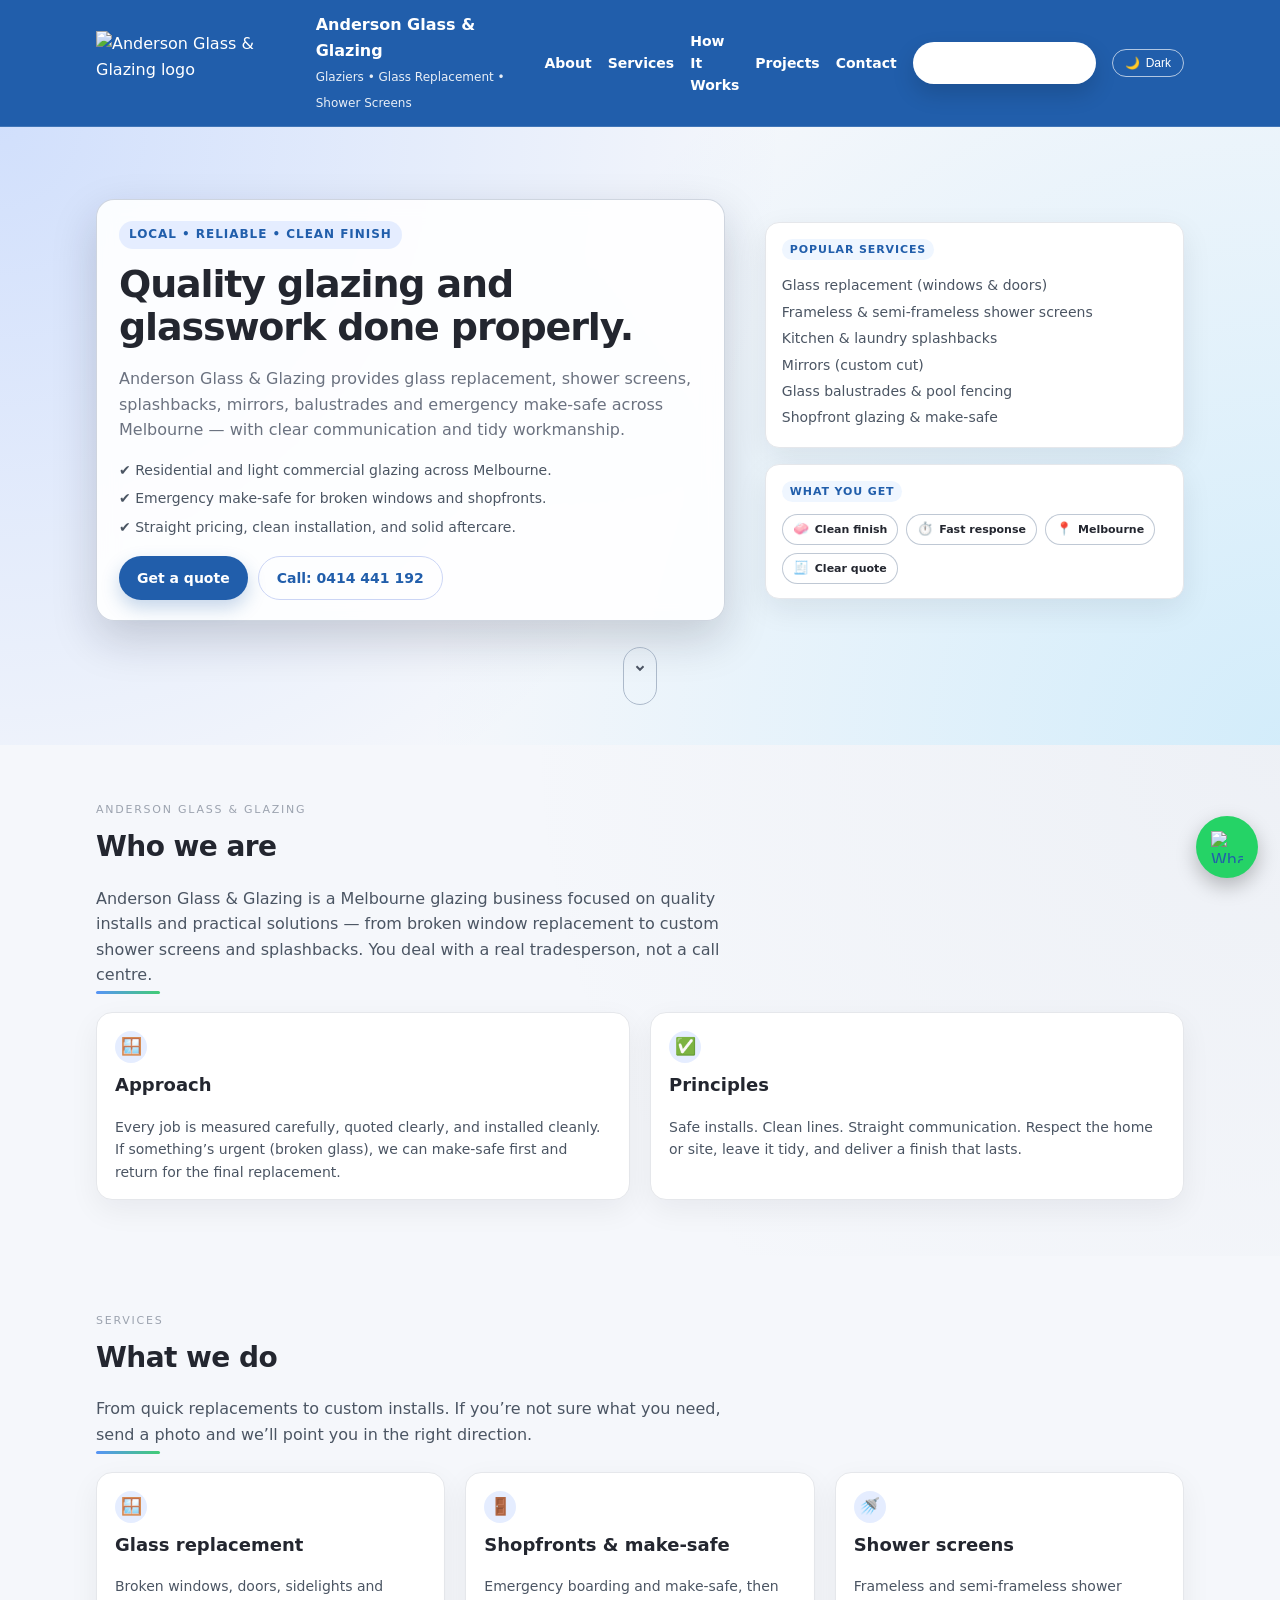
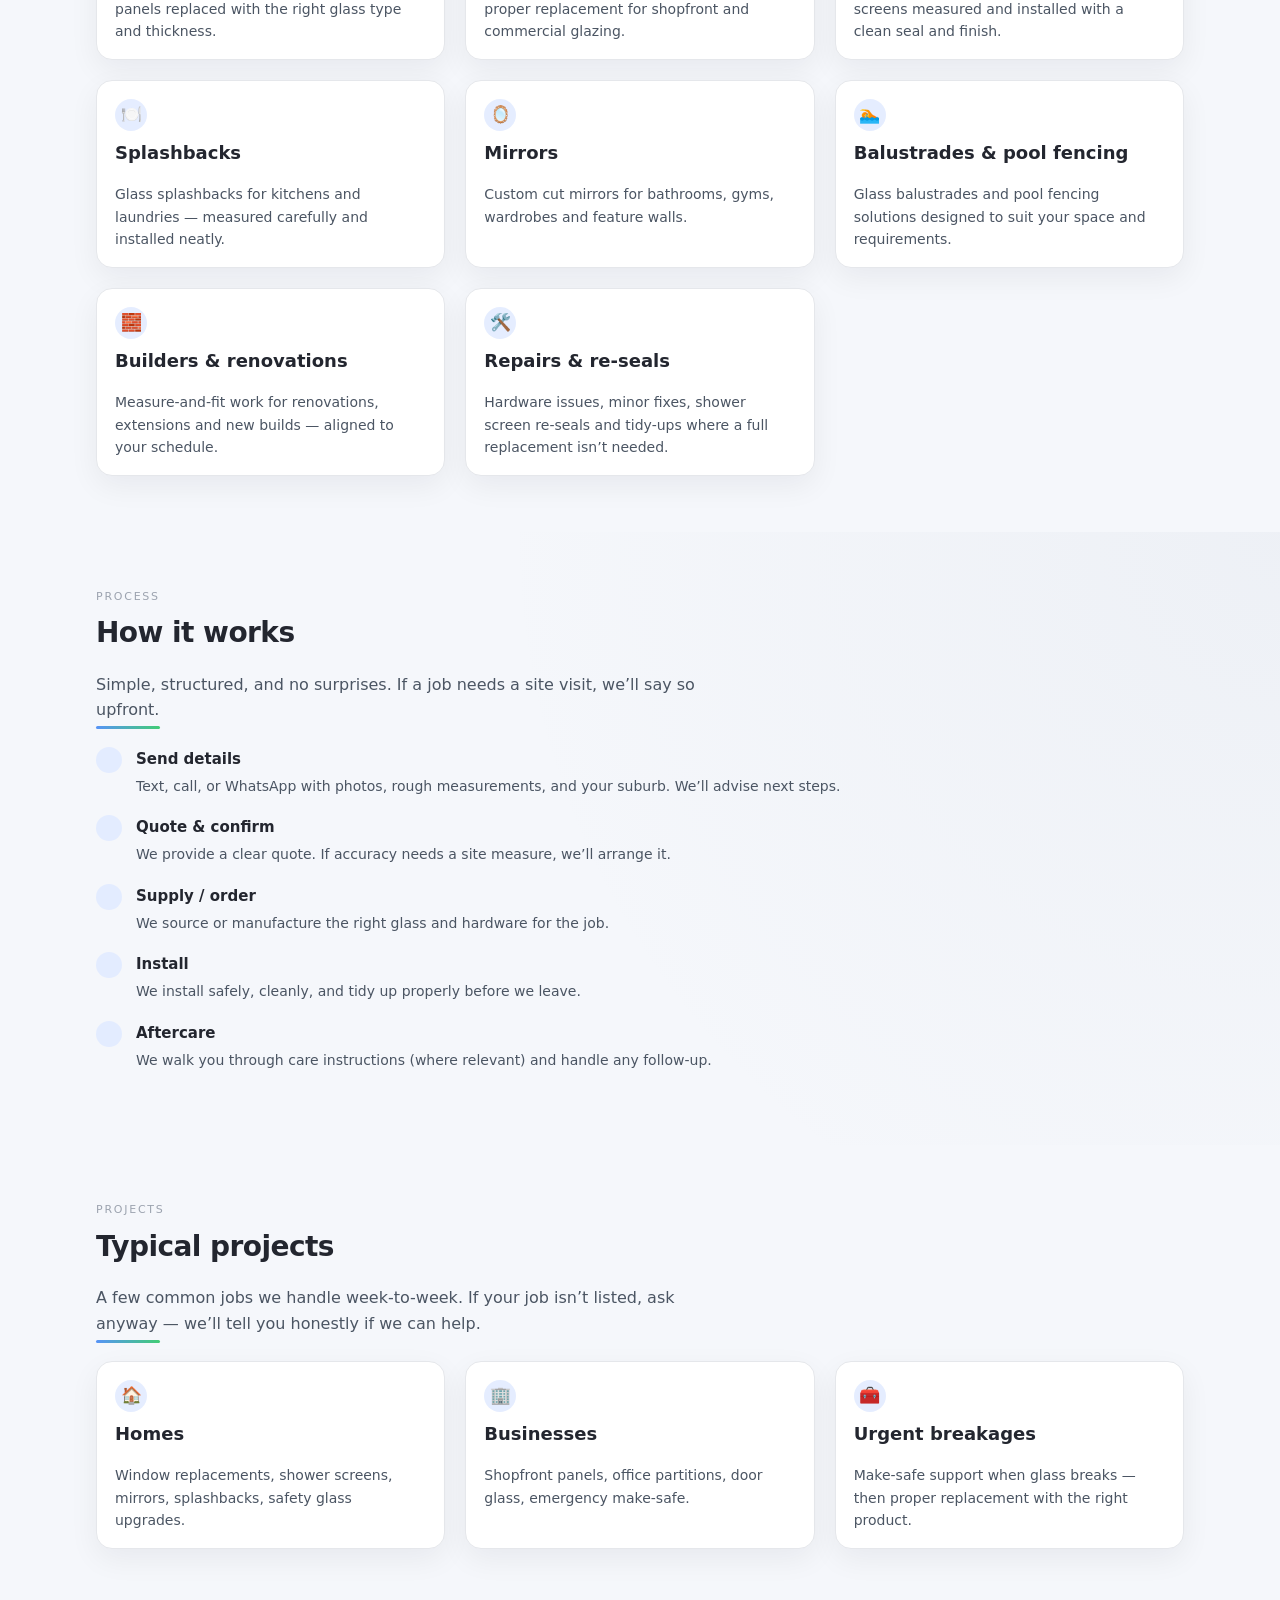
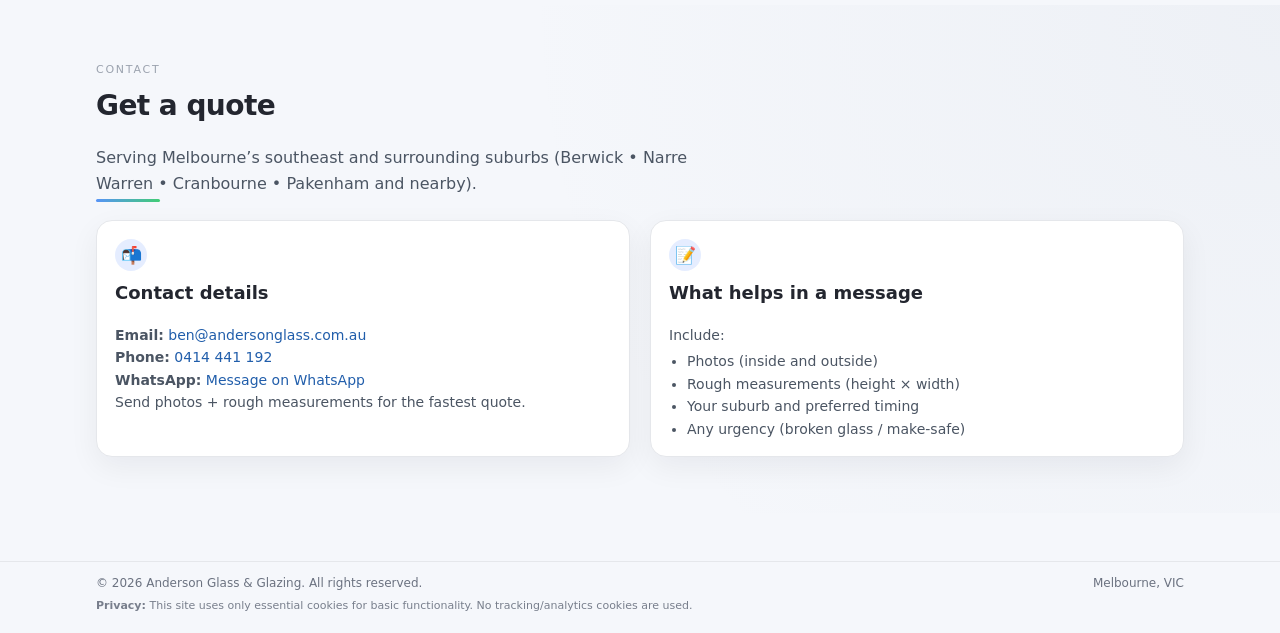
==== index.html @ 05a55d40 "Create index.html" ====
<!DOCTYPE html>
<html lang="en">
<head>
  <meta charset="UTF-8">
  <title>Anderson Glass & Glazing – Melbourne Glaziers</title>
  <meta name="viewport" content="width=device-width, initial-scale=1">
  <meta name="description" content="Anderson Glass & Glazing provides glass replacement, splashbacks, shower screens, mirrors, balustrades and emergency make-safe across Melbourne. Fast, clean work and straight pricing.">

  <!-- Favicons (you uploaded these into /assets) -->
  <link rel="icon" href="assets/favicon.ico" sizes="any">
  <link rel="icon" type="image/png" sizes="16x16" href="assets/favicon-16.png">
  <link rel="icon" type="image/png" sizes="32x32" href="assets/favicon-32.png">
  <link rel="apple-touch-icon" sizes="180x180" href="assets/apple-touch-icon.png">

  <!-- Social preview -->
  <meta property="og:title" content="Anderson Glass & Glazing – Melbourne Glaziers">
  <meta property="og:description" content="Glass replacement, shower screens, splashbacks, mirrors, balustrades and emergency make-safe across Melbourne.">
  <meta property="og:image" content="assets/logo.png">
  <meta property="og:type" content="website">

  <style>
    :root {
      --bolt-blue: #215EAB;
      --bolt-dark: #23262F;
      --bg-soft: #F5F7FB;
      --card-bg: #FFFFFF;
      --accent: #3D8BFF;

      --bolt-dark-text: #E5E7EB;
      --bg-dark: #020617;
      --card-bg-dark: #020617;
      --border-dark: #1E293B;
    }

    * { box-sizing: border-box; }

    /* FIX: anchor links + sticky header offset */
    html { scroll-padding-top: 120px; }
    section[id] { scroll-margin-top: 120px; }

    body {
      margin: 0;
      font-family: system-ui, -apple-system, BlinkMacSystemFont, "Segoe UI", sans-serif;
      color: var(--bolt-dark);
      background: var(--bg-soft);
      line-height: 1.6;
      transition: background 0.25s ease, color 0.25s ease;
    }

    body.dark {
      background: var(--bg-dark);
      color: var(--bolt-dark-text);
    }

    a { color: var(--bolt-blue); text-decoration: none; }
    a:hover { text-decoration: underline; }
    body.dark a { color: #60A5FA; }

    /* ✅ HEADER: light mode blue background + white text */
    header {
      position: sticky;
      top: 0;
      z-index: 50;
      background: var(--bolt-blue);
      border-bottom: 1px solid rgba(255,255,255,0.14);
      transition: background 0.25s ease, border-color 0.25s ease;
    }

    body.dark header {
      background: rgba(2,6,23,0.96);
      backdrop-filter: blur(6px);
      border-color: #1F2937;
    }

    .container {
      max-width: 1120px;
      margin: 0 auto;
      padding: 0 16px;
    }

    .nav {
      display: flex;
      align-items: center;
      justify-content: space-between;
      padding: 12px 0;
    }

    .nav-left {
      display: flex;
      align-items: center;
      gap: 12px;
      color: #fff;
    }

    .logo-wrap { display: flex; align-items: center; }
    .logo-wrap img {
      height: 64px;
      width: auto;
      display: block;
    }

    .nav-left .muted {
      color: rgba(255,255,255,0.9);
    }

    .nav-links {
      display: flex;
      gap: 16px;
      align-items: center;
      font-size: 14px;
    }

    .nav-links a {
      color: #fff;
      font-weight: 600;
    }

    .btn {
      display: inline-flex;
      align-items: center;
      justify-content: center;
      padding: 10px 18px;
      border-radius: 999px;
      border: none;
      font-size: 14px;
      font-weight: 700;
      cursor: pointer;
      text-decoration: none;
      transition: background 0.15s ease, transform 0.1s ease, box-shadow 0.15s ease;
      white-space: nowrap;
    }

    /* Header call-to-action: white pill on blue header */
    .btn-header {
      background: #fff;
      color: var(--bolt-blue);
      box-shadow: 0 10px 22px rgba(0,0,0,0.15);
    }
    .btn-header:hover {
      background: rgba(255,255,255,0.92);
      transform: translateY(-1px);
    }

    .btn-primary {
      background: var(--bolt-blue);
      color: #fff;
      box-shadow: 0 8px 18px rgba(33,94,171,0.25);
    }

    .btn-primary:hover {
      background: var(--accent);
      transform: translateY(-1px);
      box-shadow: 0 12px 24px rgba(61,139,255,0.3);
    }

    body.dark .btn-primary { box-shadow: 0 8px 18px rgba(15,23,42,0.8); }

    .btn-ghost {
      background: transparent;
      color: var(--bolt-blue);
      border: 1px solid #CBD5F5;
    }
    .btn-ghost:hover { background: #E3ECFF; }

    body.dark .btn-ghost {
      color: #E5E7EB;
      border-color: #1F2937;
    }

    /* Theme toggle (header: white outline in light mode) */
    .theme-toggle {
      border-radius: 999px;
      border: 1px solid rgba(255,255,255,0.65);
      padding: 6px 12px;
      font-size: 12px;
      display: inline-flex;
      align-items: center;
      gap: 6px;
      background: transparent;
      cursor: pointer;
      color: #fff;
    }
    .theme-toggle:hover { border-color: rgba(255,255,255,0.9); }

    body.dark .theme-toggle {
      border-color: #1F2937;
      background: #020617;
      color: #E5E7EB;
    }

    main { padding-bottom: 48px; }
    section { padding: 56px 0; }

    h1, h2, h3 { margin: 0 0 16px; color: inherit; }
    h1 { font-size: 38px; line-height: 1.15; letter-spacing: -0.03em; }
    h2 { font-size: 28px; letter-spacing: -0.02em; }
    h3 { font-size: 18px; }

    .muted { color: #6B7280; }
    body.dark .muted { color: #9CA3AF; }

    /* HERO */
    .hero {
      padding: 72px 0 40px;
      background:
        radial-gradient(circle at top left, rgba(102,153,255,0.25), transparent 55%),
        radial-gradient(circle at bottom right, rgba(56,189,248,0.18), transparent 60%),
        var(--bg-soft);
    }

    body.dark .hero {
      background:
        radial-gradient(circle at top left, rgba(59,130,246,0.25), transparent 55%),
        radial-gradient(circle at bottom right, rgba(45,212,191,0.18), transparent 60%),
        var(--bg-dark);
    }

    body.dark .hero-card-shell h1 {
      text-shadow:
        0 0 18px rgba(59,130,246,0.6),
        0 0 40px rgba(34,197,94,0.35);
    }

    .scroll-down-wrapper { margin-top: 26px; display: flex; justify-content: center; }

    .scroll-down {
      display: inline-flex;
      align-items: center;
      justify-content: center;
      width: 34px;
      height: 58px;
      border-radius: 999px;
      border: 1.5px solid rgba(148,163,184,0.9);
      text-decoration: none;
      position: relative;
      overflow: hidden;
      opacity: 0.8;
      transition: opacity 0.2s ease, transform 0.2s ease, border-color 0.2s ease;
    }

    .scroll-down:hover {
      opacity: 1;
      transform: translateY(2px);
      border-color: rgba(59,130,246,0.9);
    }

    .scroll-down-arrow {
      width: 6px;
      height: 6px;
      border-left: 2px solid rgba(15,23,42,0.9);
      border-bottom: 2px solid rgba(15,23,42,0.9);
      transform: rotate(-45deg);
      position: absolute;
      top: 16px;
      animation: scrollArrow 1.4s infinite ease-in-out;
    }

    body.dark .scroll-down { border-color: rgba(51,65,85,0.9); }
    body.dark .scroll-down-arrow {
      border-left-color: rgba(226,232,240,0.95);
      border-bottom-color: rgba(226,232,240,0.95);
    }

    @keyframes scrollArrow {
      0% { transform: translateY(0) rotate(-45deg); opacity: 0.2; }
      40% { opacity: 1; }
      80% { transform: translateY(14px) rotate(-45deg); opacity: 0; }
      100% { opacity: 0; transform: translateY(0) rotate(-45deg); }
    }

    .hero-inner {
      display: grid;
      grid-template-columns: minmax(0, 1.5fr) minmax(0, 1fr);
      gap: 40px;
      align-items: center;
    }

    .hero-card-shell {
      background: rgba(255,255,255,0.9);
      border-radius: 18px;
      padding: 20px 22px;
      box-shadow: 0 18px 45px rgba(15,23,42,0.18);
      border: 1px solid rgba(148,163,184,0.45);
      backdrop-filter: blur(10px);
    }

    body.dark .hero-card-shell {
      background: rgba(15,23,42,0.9);
      border-color: rgba(30,64,175,0.9);
      box-shadow: 0 24px 55px rgba(0,0,0,0.85);
    }

    .hero-tag {
      display: inline-flex;
      align-items: center;
      gap: 8px;
      font-size: 12px;
      background: rgba(227,236,255,0.9);
      color: var(--bolt-blue);
      padding: 4px 10px;
      border-radius: 999px;
      margin-bottom: 14px;
      font-weight: 600;
      text-transform: uppercase;
      letter-spacing: 0.08em;
    }

    body.dark .hero-tag {
      background: rgba(15,23,42,0.9);
      color: #93C5FD;
    }

    .hero-points {
      margin: 16px 0 10px;
      padding: 0;
      list-style: none;
    }

    .hero-points li {
      display: flex;
      align-items: flex-start;
      gap: 8px;
      margin-bottom: 6px;
      font-size: 14px;
      color: #4B5563;
    }

    body.dark .hero-points li { color: #9CA3AF; }

    .hero-actions { display: flex; flex-wrap: wrap; gap: 10px; margin-top: 18px; }

    .hero-side { display: flex; flex-direction: column; gap: 16px; }

    .hero-card {
      background: var(--card-bg);
      border-radius: 14px;
      padding: 14px 16px;
      box-shadow: 0 10px 30px rgba(15,23,42,0.08);
      font-size: 14px;
      transition: background 0.25s ease, border-color 0.25s ease, box-shadow 0.25s ease;
      border: 1px solid #E5E7EB;
    }

    body.dark .hero-card {
      background: #020617;
      border-color: var(--border-dark);
      box-shadow: 0 12px 40px rgba(0,0,0,0.7);
    }

    .hero-card ul { list-style: none; padding: 0; margin: 8px 0 0; }
    .hero-card li { margin-bottom: 4px; color: #4B5563; }
    body.dark .hero-card li { color: #9CA3AF; }

    .stack-row { display:flex; flex-wrap:wrap; gap:8px; margin-top:6px; }
    .stack-pill {
      display:inline-flex;
      align-items:center;
      gap:6px;
      padding:4px 10px;
      border-radius:999px;
      background:rgba(255,255,255,0.9);
      border:1px solid rgba(148,163,184,0.6);
      font-size:11px;
      font-weight:600;
    }
    .stack-pill span { font-size:13px; }
    body.dark .stack-pill {
      background:rgba(15,23,42,0.95);
      border-color:rgba(51,65,85,0.9);
    }

    /* Cards & grids */
    .section-alt { background: radial-gradient(circle at top right, rgba(148,163,184,0.08), transparent 55%); }
    body.dark .section-alt { background: radial-gradient(circle at top right, rgba(30,64,175,0.3), transparent 55%); }

    .grid-3 { display: grid; grid-template-columns: repeat(3, minmax(0, 1fr)); gap: 20px; }
    .grid-2 { display: grid; grid-template-columns: repeat(2, minmax(0, 1fr)); gap: 20px; }

    .card {
      background: var(--card-bg);
      border-radius: 16px;
      padding: 18px 18px 16px;
      box-shadow: 0 10px 30px rgba(15,23,42,0.06);
      border: 1px solid #E5E7EB;
      transition: background 0.25s ease, border-color 0.25s ease, box-shadow 0.25s ease, transform 0.12s ease;
      font-size: 14px;
      position:relative;
      overflow:hidden;
    }

    .card:hover {
      transform: translateY(-2px);
      box-shadow: 0 16px 40px rgba(15,23,42,0.12);
      border-color: rgba(148,163,184,0.9);
    }

    .card p { margin: 0; color: #4B5563; }
    body.dark .card { background: var(--card-bg-dark); border-color: var(--border-dark); box-shadow: 0 10px 40px rgba(0,0,0,0.6); }
    body.dark .card:hover { border-color:#334155; box-shadow:0 20px 60px rgba(0,0,0,0.9); }
    body.dark .card p { color: #9CA3AF; }

    .card-icon {
      width:32px;
      height:32px;
      border-radius:999px;
      display:flex;
      align-items:center;
      justify-content:center;
      background:rgba(227,236,255,0.9);
      margin-bottom:8px;
      font-size:17px;
    }
    body.dark .card-icon { background:rgba(15,23,42,0.9); }

    .badge {
      display: inline-flex;
      align-items: center;
      padding: 2px 8px;
      border-radius: 999px;
      background: #EFF6FF;
      color: var(--bolt-blue);
      font-size: 11px;
      text-transform: uppercase;
      letter-spacing: 0.08em;
      margin-bottom: 6px;
      font-weight: 600;
    }
    body.dark .badge { background: #0F172A; color: #93C5FD; }

    .section-header { margin-bottom: 24px; max-width: 640px; position:relative; }
    .section-kicker { font-size:11px; text-transform:uppercase; letter-spacing:0.16em; color:#9CA3AF; margin-bottom:6px; }
    body.dark .section-kicker { color:#6B7280; }

    .section-underline {
      position:absolute;
      bottom:-6px;
      left:0;
      width:64px;
      height:3px;
      border-radius:999px;
      background:linear-gradient(90deg,#3B82F6,#22C55E);
      opacity:0.85;
    }

    .section-header p { margin: 10px 0 0; color: #4B5563; }
    body.dark .section-header p { color: #9CA3AF; }

    /* Steps */
    .steps { counter-reset: step; }
    .step { display: flex; gap: 14px; margin-bottom: 18px; align-items: flex-start; }
    .step-number {
      counter-increment: step;
      width: 26px;
      height: 26px;
      border-radius: 999px;
      background: #E3ECFF;
      color: var(--bolt-blue);
      display: flex;
      align-items: center;
      justify-content: center;
      font-size: 13px;
      font-weight: 700;
    }
    body.dark .step-number { background: #0F172A; color: #93C5FD; }
    .step-content h3 { margin: 0 0 4px; font-size: 15px; }
    .step-content p { margin: 0; font-size: 14px; color: #4B5563; }
    body.dark .step-content p { color: #9CA3AF; }

    .card ul { margin: 4px 0 0; padding-left: 18px; color: #4B5563; }
    body.dark .card ul { color: #9CA3AF; }

    footer {
      border-top: 1px solid #E5E7EB;
      padding: 12px 0 18px;
      font-size: 12px;
      color: #6B7280;
      transition: background 0.25s ease, border-color 0.25s ease, color 0.25s ease;
    }

    body.dark footer { border-color: #1F2937; color: #9CA3AF; background: #020617; }

    .footer-row { display:flex; justify-content:space-between; flex-wrap:wrap; gap:12px; margin-bottom:4px; }
    .footer-privacy { font-size:11px; opacity:0.9; }

    /* Floating WhatsApp button */
    .whatsapp-float {
      position: fixed;
      bottom: 22px;
      right: 22px;
      z-index: 999;
      width: 62px;
      height: 62px;
      background: #25D366;
      border-radius: 50%;
      display: flex;
      align-items: center;
      justify-content: center;
      box-shadow: 0 8px 20px rgba(0,0,0,0.25);
      transition: transform 0.2s ease, box-shadow 0.2s ease;
    }

    .whatsapp-float:hover {
      transform: scale(1.06);
      box-shadow: 0 10px 26px rgba(0,0,0,0.35);
    }

    .whatsapp-float img { width: 32px; height: 32px; }
    body.dark .whatsapp-float { box-shadow: 0 10px 32px rgba(0,0,0,0.55); }

    /* ===== Mobile nav / drawer ===== */
    .mobile-controls { display: none; align-items: center; gap: 10px; }

    .hamburger {
      width: 44px;
      height: 44px;
      border-radius: 999px;
      border: 1px solid rgba(255,255,255,0.65);
      background: transparent;
      cursor: pointer;
      display: inline-flex;
      align-items: center;
      justify-content: center;
      font-size: 18px;
      color: #fff;
    }
    .hamburger:hover { border-color: rgba(255,255,255,0.9); }

    body.dark .hamburger {
      border-color: #1F2937;
      background: #020617;
      color: #E5E7EB;
    }

    .mobile-drawer {
      display: none;
      position: fixed;
      inset: 0;
      z-index: 200;
    }
    .mobile-drawer.open { display: block; }

    .mobile-backdrop {
      position: absolute;
      inset: 0;
      background: rgba(15,23,42,0.55);
    }

    .mobile-panel {
      position: absolute;
      top: 0;
      right: 0;
      width: min(360px, 92vw);
      height: 100%;
      background: rgba(255,255,255,0.98);
      backdrop-filter: blur(10px);
      border-left: 1px solid #E5E7EB;
      padding: 16px;
      display: flex;
      flex-direction: column;
      gap: 12px;
    }

    body.dark .mobile-panel {
      background: rgba(2,6,23,0.98);
      border-left-color: #1F2937;
    }

    .drawer-top {
      display: flex;
      align-items: center;
      justify-content: space-between;
      gap: 10px;
    }

    .drawer-brand {
      display: flex;
      align-items: center;
      gap: 10px;
    }

    .drawer-brand img {
      height: 40px;
      width: auto;
      display: block;
    }

    .drawer-close {
      width: 44px;
      height: 44px;
      border-radius: 999px;
      border: 1px solid #CBD5F5;
      background: transparent;
      cursor: pointer;
      font-size: 18px;
      color: inherit;
    }

    body.dark .drawer-close { border-color: #1F2937; }

    .mobile-links {
      display: flex;
      flex-direction: column;
      gap: 10px;
      padding-top: 6px;
    }

    .mobile-links a {
      padding: 10px 12px;
      border-radius: 12px;
      border: 1px solid rgba(148,163,184,0.35);
      background: rgba(255,255,255,0.65);
      color: inherit;
      font-weight: 700;
      text-decoration: none;
    }

    body.dark .mobile-links a {
      background: rgba(15,23,42,0.65);
      border-color: rgba(51,65,85,0.9);
    }

    .mobile-actions {
      display: flex;
      flex-direction: column;
      gap: 10px;
      margin-top: 6px;
    }

    body.drawer-open { overflow: hidden; }

    @media (max-width: 880px) {
      .hero-inner { grid-template-columns: minmax(0, 1fr); }
      .grid-3 { grid-template-columns: minmax(0, 1fr)); }
      .grid-2 { grid-template-columns: minmax(0, 1fr)); }

      .nav-links { display: none; }
      .mobile-controls { display: flex; }

      section { padding: 40px 0; }
      h1 { font-size: 32px; }

      .logo-wrap img { height: 52px; }
    }
  </style>
</head>

<body>
<header>
  <div class="container">
    <div class="nav">
      <div class="nav-left">
        <div class="logo-wrap">
          <img src="assets/logo.png" alt="Anderson Glass & Glazing logo">
        </div>
        <div>
          <strong>Anderson Glass & Glazing</strong><br>
          <span class="muted" style="font-size:12px;">Glaziers • Glass Replacement • Shower Screens</span>
        </div>
      </div>

      <!-- Desktop links -->
      <div class="nav-links">
        <a href="#about">About</a>
        <a href="#services">Services</a>
        <a href="#how">How It Works</a>
        <a href="#projects">Projects</a>
        <a href="#contact">Contact</a>
        <a href="tel:+61414441192" class="btn btn-header">Call: 0414 441 192</a>
        <button type="button" class="theme-toggle" id="themeToggle">
          <span id="themeIcon">🌙</span>
          <span id="themeLabel">Dark</span>
        </button>
      </div>

      <!-- Mobile controls -->
      <div class="mobile-controls">
        <button type="button" class="theme-toggle" id="themeToggleMobile">
          <span id="themeIconMobile">🌙</span>
          <span id="themeLabelMobile">Dark</span>
        </button>

        <button type="button" class="hamburger" id="hamburgerBtn" aria-label="Open menu" aria-controls="mobileDrawer" aria-expanded="false">
          ☰
        </button>
      </div>
    </div>
  </div>
</header>

<!-- Mobile Drawer -->
<div class="mobile-drawer" id="mobileDrawer" aria-hidden="true">
  <div class="mobile-backdrop" id="drawerBackdrop"></div>

  <div class="mobile-panel" role="dialog" aria-modal="true" aria-label="Mobile navigation">
    <div class="drawer-top">
      <div class="drawer-brand">
        <img src="assets/logo.png" alt="Anderson Glass & Glazing logo">
        <div>
          <strong>Anderson Glass & Glazing</strong><br>
          <span class="muted" style="font-size:12px;">Melbourne, VIC</span>
        </div>
      </div>

      <button type="button" class="drawer-close" id="drawerCloseBtn" aria-label="Close menu">✕</button>
    </div>

    <div class="mobile-links">
      <a class="drawer-link" href="#about">About</a>
      <a class="drawer-link" href="#services">Services</a>
      <a class="drawer-link" href="#how">How It Works</a>
      <a class="drawer-link" href="#projects">Projects</a>
      <a class="drawer-link" href="#contact">Contact</a>
    </div>

    <div class="mobile-actions">
      <a href="tel:+61414441192" class="btn btn-primary">Call: 0414 441 192</a>
      <a href="https://wa.me/61414441192" class="btn btn-ghost" target="_blank" rel="noopener">WhatsApp</a>
    </div>
  </div>
</div>

<main>
  <!-- HERO -->
  <section class="hero">
    <div class="container">
      <div class="hero-inner">
        <div>
          <div class="hero-card-shell">
            <div class="hero-tag">Local • Reliable • Clean finish</div>
            <h1>Quality glazing and glasswork done properly.</h1>
            <p class="muted">
              Anderson Glass & Glazing provides glass replacement, shower screens, splashbacks, mirrors,
              balustrades and emergency make-safe across Melbourne — with clear communication and tidy workmanship.
            </p>
            <ul class="hero-points">
              <li>✔ Residential and light commercial glazing across Melbourne.</li>
              <li>✔ Emergency make-safe for broken windows and shopfronts.</li>
              <li>✔ Straight pricing, clean installation, and solid aftercare.</li>
            </ul>
            <div class="hero-actions">
              <a href="#contact" class="btn btn-primary">Get a quote</a>
              <a href="tel:+61414441192" class="btn btn-ghost">Call: 0414 441 192</a>
            </div>
          </div>
        </div>

        <div class="hero-side">
          <div class="hero-card">
            <div class="badge">Popular services</div>
            <ul>
              <li>Glass replacement (windows & doors)</li>
              <li>Frameless & semi-frameless shower screens</li>
              <li>Kitchen & laundry splashbacks</li>
              <li>Mirrors (custom cut)</li>
              <li>Glass balustrades & pool fencing</li>
              <li>Shopfront glazing & make-safe</li>
            </ul>
          </div>

          <div class="hero-card">
            <div class="badge">What you get</div>
            <div class="stack-row">
              <div class="stack-pill"><span>🧼</span> Clean finish</div>
              <div class="stack-pill"><span>⏱️</span> Fast response</div>
              <div class="stack-pill"><span>📍</span> Melbourne</div>
              <div class="stack-pill"><span>🧾</span> Clear quote</div>
            </div>
          </div>
        </div>
      </div>

      <div class="scroll-down-wrapper">
        <a href="#about" class="scroll-down" aria-label="Scroll to About section">
          <span class="scroll-down-arrow"></span>
        </a>
      </div>
    </div>
  </section>

  <!-- ABOUT -->
  <section id="about" class="section-alt">
    <div class="container">
      <div class="section-header">
        <div class="section-kicker">Anderson Glass & Glazing</div>
        <h2>Who we are</h2>
        <div class="section-underline"></div>
        <p>
          Anderson Glass & Glazing is a Melbourne glazing business focused on quality installs and practical solutions —
          from broken window replacement to custom shower screens and splashbacks.
          You deal with a real tradesperson, not a call centre.
        </p>
      </div>

      <div class="grid-2">
        <div class="card">
          <div class="card-icon">🪟</div>
          <h3>Approach</h3>
          <p>
            Every job is measured carefully, quoted clearly, and installed cleanly.
            If something’s urgent (broken glass), we can make-safe first and return for the final replacement.
          </p>
        </div>
        <div class="card">
          <div class="card-icon">✅</div>
          <h3>Principles</h3>
          <p>
            Safe installs. Clean lines. Straight communication.
            Respect the home or site, leave it tidy, and deliver a finish that lasts.
          </p>
        </div>
      </div>
    </div>
  </section>

  <!-- SERVICES -->
  <section id="services">
    <div class="container">
      <div class="section-header">
        <div class="section-kicker">Services</div>
        <h2>What we do</h2>
        <div class="section-underline"></div>
        <p>
          From quick replacements to custom installs. If you’re not sure what you need,
          send a photo and we’ll point you in the right direction.
        </p>
      </div>

      <div class="grid-3">
        <div class="card">
          <div class="card-icon">🪟</div>
          <h3>Glass replacement</h3>
          <p>Broken windows, doors, sidelights and panels replaced with the right glass type and thickness.</p>
        </div>
        <div class="card">
          <div class="card-icon">🚪</div>
          <h3>Shopfronts & make-safe</h3>
          <p>Emergency boarding and make-safe, then proper replacement for shopfront and commercial glazing.</p>
        </div>
        <div class="card">
          <div class="card-icon">🚿</div>
          <h3>Shower screens</h3>
          <p>Frameless and semi-frameless shower screens measured and installed with a clean seal and finish.</p>
        </div>
        <div class="card">
          <div class="card-icon">🍽️</div>
          <h3>Splashbacks</h3>
          <p>Glass splashbacks for kitchens and laundries — measured carefully and installed neatly.</p>
        </div>
        <div class="card">
          <div class="card-icon">🪞</div>
          <h3>Mirrors</h3>
          <p>Custom cut mirrors for bathrooms, gyms, wardrobes and feature walls.</p>
        </div>
        <div class="card">
          <div class="card-icon">🏊</div>
          <h3>Balustrades & pool fencing</h3>
          <p>Glass balustrades and pool fencing solutions designed to suit your space and requirements.</p>
        </div>
        <div class="card">
          <div class="card-icon">🧱</div>
          <h3>Builders & renovations</h3>
          <p>Measure-and-fit work for renovations, extensions and new builds — aligned to your schedule.</p>
        </div>
        <div class="card">
          <div class="card-icon">🛠️</div>
          <h3>Repairs & re-seals</h3>
          <p>Hardware issues, minor fixes, shower screen re-seals and tidy-ups where a full replacement isn’t needed.</p>
        </div>
      </div>
    </div>
  </section>

  <!-- HOW IT WORKS -->
  <section id="how" class="section-alt">
    <div class="container">
      <div class="section-header">
        <div class="section-kicker">Process</div>
        <h2>How it works</h2>
        <div class="section-underline"></div>
        <p>
          Simple, structured, and no surprises. If a job needs a site visit, we’ll say so upfront.
        </p>
      </div>

      <div class="steps">
        <div class="step">
          <div class="step-number"></div>
          <div class="step-content">
            <h3>Send details</h3>
            <p>Text, call, or WhatsApp with photos, rough measurements, and your suburb. We’ll advise next steps.</p>
          </div>
        </div>
        <div class="step">
          <div class="step-number"></div>
          <div class="step-content">
            <h3>Quote & confirm</h3>
            <p>We provide a clear quote. If accuracy needs a site measure, we’ll arrange it.</p>
          </div>
        </div>
        <div class="step">
          <div class="step-number"></div>
          <div class="step-content">
            <h3>Supply / order</h3>
            <p>We source or manufacture the right glass and hardware for the job.</p>
          </div>
        </div>
        <div class="step">
          <div class="step-number"></div>
          <div class="step-content">
            <h3>Install</h3>
            <p>We install safely, cleanly, and tidy up properly before we leave.</p>
          </div>
        </div>
        <div class="step">
          <div class="step-number"></div>
          <div class="step-content">
            <h3>Aftercare</h3>
            <p>We walk you through care instructions (where relevant) and handle any follow-up.</p>
          </div>
        </div>
      </div>
    </div>
  </section>

  <!-- PROJECTS -->
  <section id="projects">
    <div class="container">
      <div class="section-header">
        <div class="section-kicker">Projects</div>
        <h2>Typical projects</h2>
        <div class="section-underline"></div>
        <p>
          A few common jobs we handle week-to-week. If your job isn’t listed, ask anyway —
          we’ll tell you honestly if we can help.
        </p>
      </div>

      <div class="grid-3">
        <div class="card">
          <div class="card-icon">🏠</div>
          <h3>Homes</h3>
          <p>Window replacements, shower screens, mirrors, splashbacks, safety glass upgrades.</p>
        </div>
        <div class="card">
          <div class="card-icon">🏢</div>
          <h3>Businesses</h3>
          <p>Shopfront panels, office partitions, door glass, emergency make-safe.</p>
        </div>
        <div class="card">
          <div class="card-icon">🧰</div>
          <h3>Urgent breakages</h3>
          <p>Make-safe support when glass breaks — then proper replacement with the right product.</p>
        </div>
      </div>
    </div>
  </section>

  <!-- CONTACT -->
  <section id="contact" class="section-alt">
    <div class="container">
      <div class="section-header">
        <div class="section-kicker">Contact</div>
        <h2>Get a quote</h2>
        <div class="section-underline"></div>
        <p>
          Serving Melbourne’s southeast and surrounding suburbs (Berwick • Narre Warren • Cranbourne • Pakenham and nearby).
        </p>
      </div>

      <div class="grid-2">
        <div class="card">
          <div class="card-icon">📬</div>
          <h3>Contact details</h3>
          <p><strong>Email:</strong> <a href="mailto:ben@andersonglass.com.au">ben@andersonglass.com.au</a></p>
          <p><strong>Phone:</strong> <a href="tel:+61414441192">0414 441 192</a></p>
          <p><strong>WhatsApp:</strong> <a href="https://wa.me/61414441192" target="_blank" rel="noopener">Message on WhatsApp</a></p>
          <p>Send photos + rough measurements for the fastest quote.</p>
        </div>

        <div class="card">
          <div class="card-icon">📝</div>
          <h3>What helps in a message</h3>
          <p>Include:</p>
          <ul>
            <li>Photos (inside and outside)</li>
            <li>Rough measurements (height × width)</li>
            <li>Your suburb and preferred timing</li>
            <li>Any urgency (broken glass / make-safe)</li>
          </ul>
        </div>
      </div>
    </div>
  </section>
</main>

<footer>
  <div class="container">
    <div class="footer-row">
      <div>© <span id="year"></span> Anderson Glass & Glazing. All rights reserved.</div>
      <div>Melbourne, VIC</div>
    </div>
    <div class="footer-privacy">
      <strong>Privacy:</strong> This site uses only essential cookies for basic functionality. No tracking/analytics cookies are used.
    </div>
  </div>
</footer>

<!-- Floating WhatsApp button -->
<a href="https://wa.me/61414441192" class="whatsapp-float" target="_blank" rel="noopener" aria-label="Chat on WhatsApp">
  <img src="https://upload.wikimedia.org/wikipedia/commons/6/6b/WhatsApp.svg" alt="WhatsApp">
</a>

<script>
  // Year in footer
  document.getElementById('year').textContent = new Date().getFullYear();

  // ===== Mobile drawer menu =====
  (function () {
    const drawer = document.getElementById('mobileDrawer');
    const hamburger = document.getElementById('hamburgerBtn');
    const closeBtn = document.getElementById('drawerCloseBtn');
    const backdrop = document.getElementById('drawerBackdrop');
    const links = document.querySelectorAll('.drawer-link');

    function openDrawer() {
      drawer.classList.add('open');
      document.body.classList.add('drawer-open');
      drawer.setAttribute('aria-hidden', 'false');
      hamburger.setAttribute('aria-expanded', 'true');
    }

    function closeDrawer() {
      drawer.classList.remove('open');
      document.body.classList.remove('drawer-open');
      drawer.setAttribute('aria-hidden', 'true');
      hamburger.setAttribute('aria-expanded', 'false');
    }

    if (hamburger) hamburger.addEventListener('click', openDrawer);
    if (closeBtn) closeBtn.addEventListener('click', closeDrawer);
    if (backdrop) backdrop.addEventListener('click', closeDrawer);

    // Close after click (anchor scroll still happens)
    links.forEach(a => a.addEventListener('click', closeDrawer));

    // Close on ESC
    document.addEventListener('keydown', (e) => {
      if (e.key === 'Escape' && drawer.classList.contains('open')) closeDrawer();
    });
  })();

  // ===== Theme toggle (desktop + mobile in sync) =====
  (function() {
    const body = document.body;

    const btnDesktop = document.getElementById('themeToggle');
    const iconDesktop = document.getElementById('themeIcon');
    const labelDesktop = document.getElementById('themeLabel');

    const btnMobile = document.getElementById('themeToggleMobile');
    const iconMobile = document.getElementById('themeIconMobile');
    const labelMobile = document.getElementById('themeLabelMobile');

    const prefersDark = window.matchMedia && window.matchMedia('(prefers-color-scheme: dark)').matches;
    const stored = localStorage.getItem('agg-theme');
    if (stored === 'dark' || (!stored && prefersDark)) body.classList.add('dark');

    function syncLabels() {
      const isDark = body.classList.contains('dark');

      if (iconDesktop) iconDesktop.textContent = isDark ? '☀️' : '🌙';
      if (labelDesktop) labelDesktop.textContent = isDark ? 'Light' : 'Dark';

      if (iconMobile) iconMobile.textContent = isDark ? '☀️' : '🌙';
      if (labelMobile) labelMobile.textContent = isDark ? 'Light' : 'Dark';
    }

    function toggleTheme() {
      body.classList.toggle('dark');
      const isDark = body.classList.contains('dark');
      localStorage.setItem('agg-theme', isDark ? 'dark' : 'light');
      syncLabels();
    }

    syncLabels();

    if (btnDesktop) btnDesktop.addEventListener('click', toggleTheme);
    if (btnMobile) btnMobile.addEventListener('click', toggleTheme);
  })();
</script>
</body>
</html>
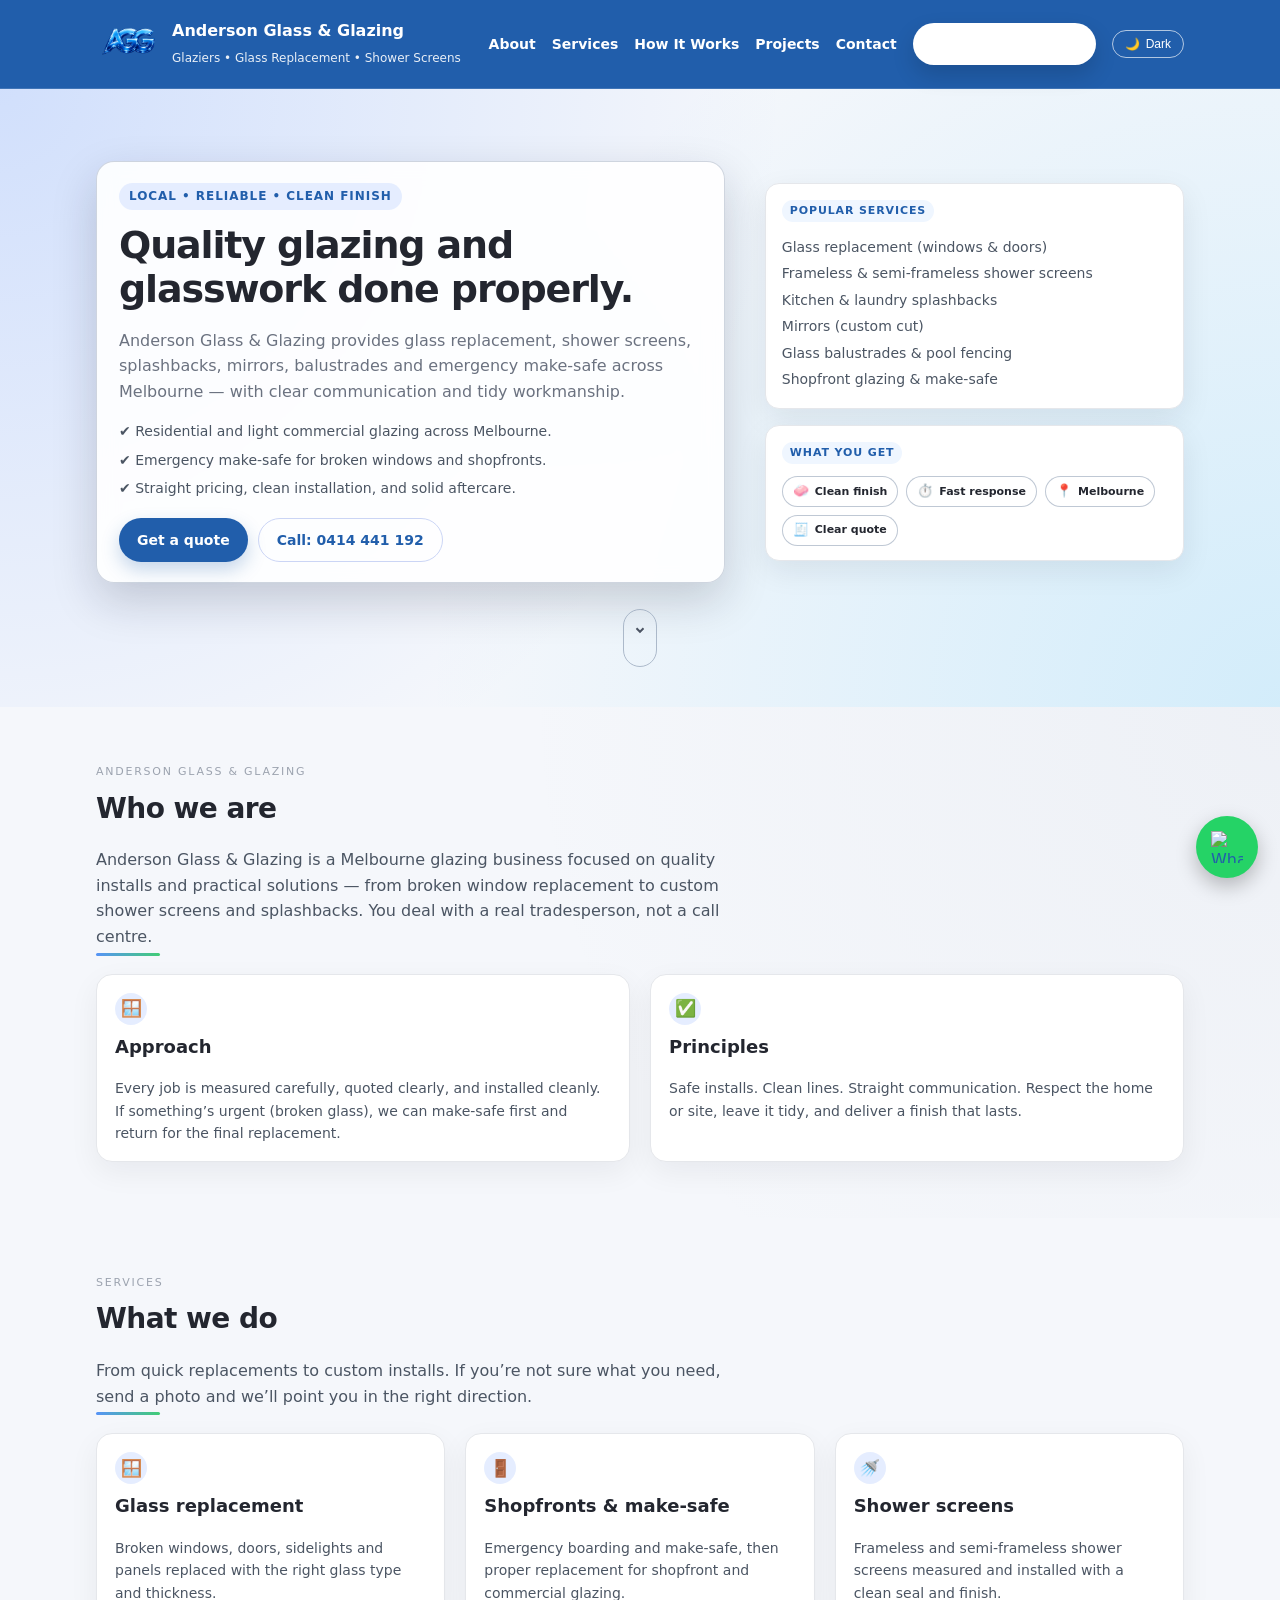
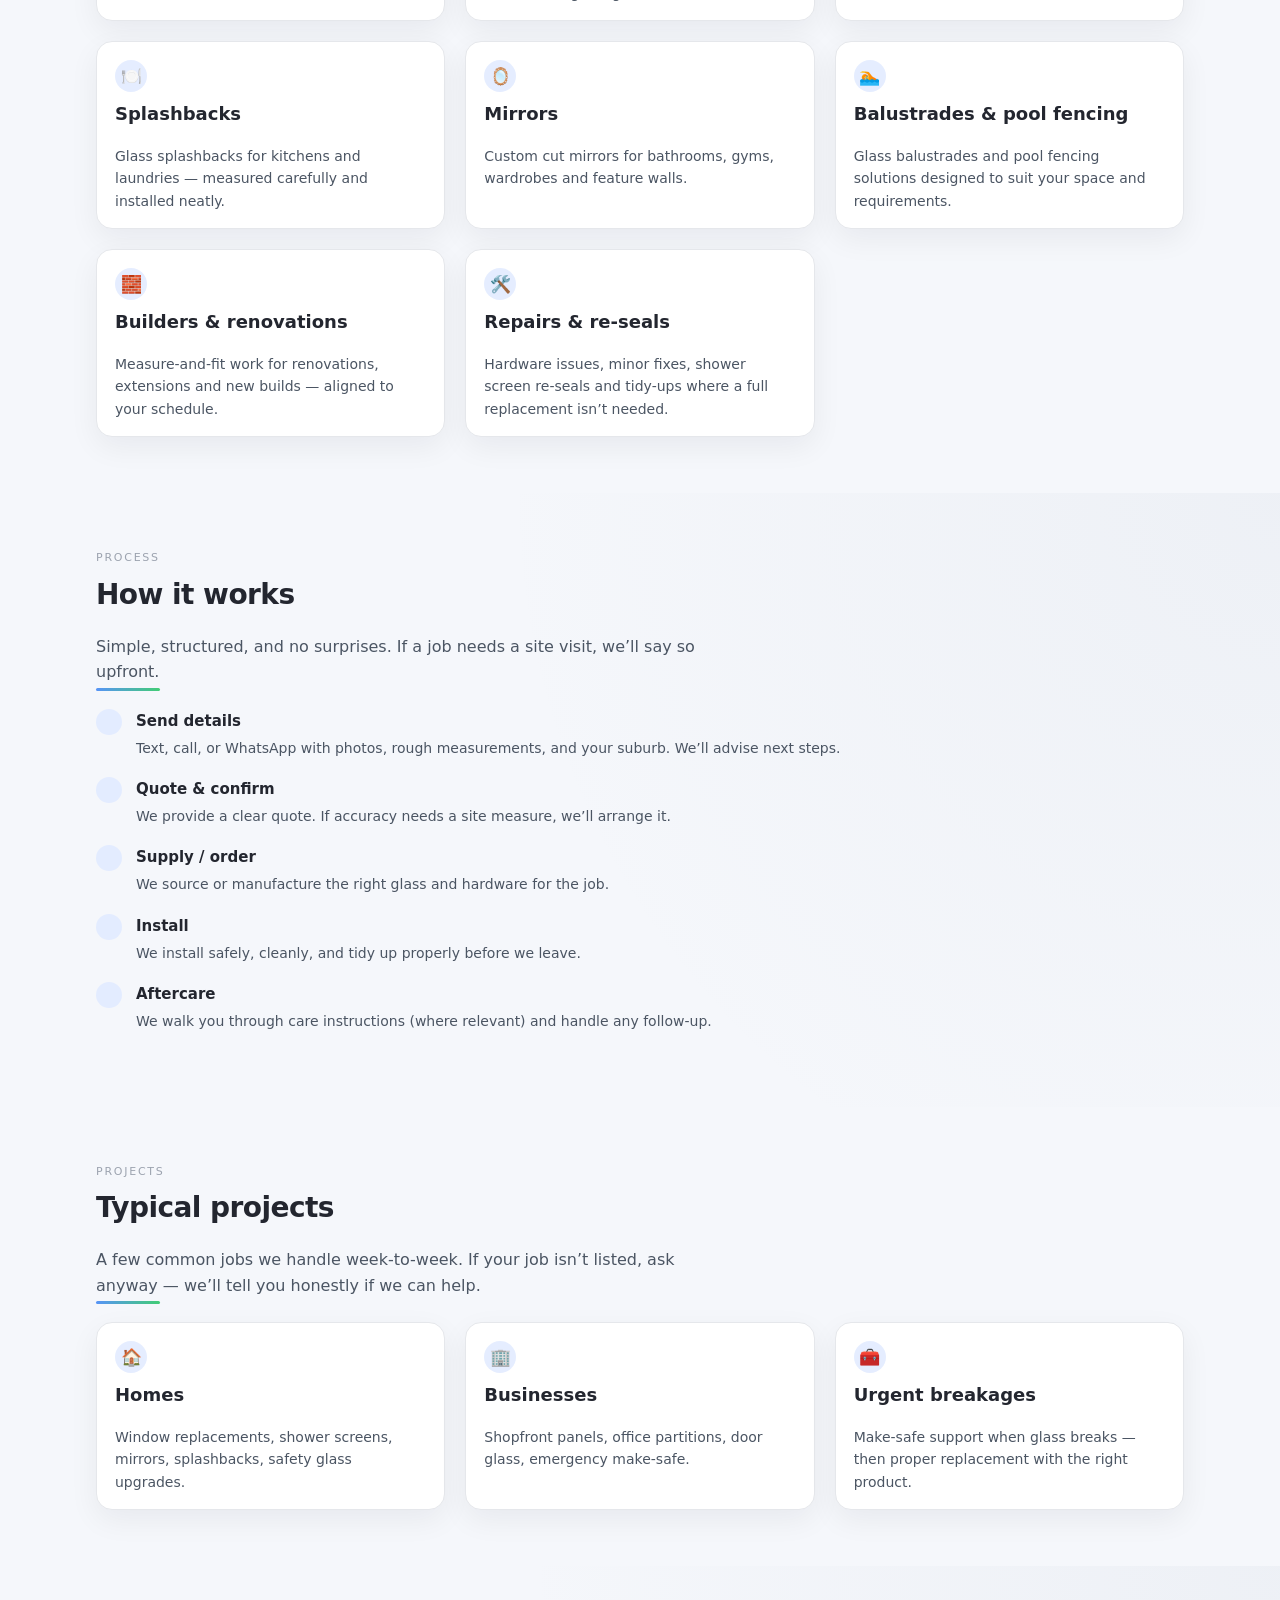
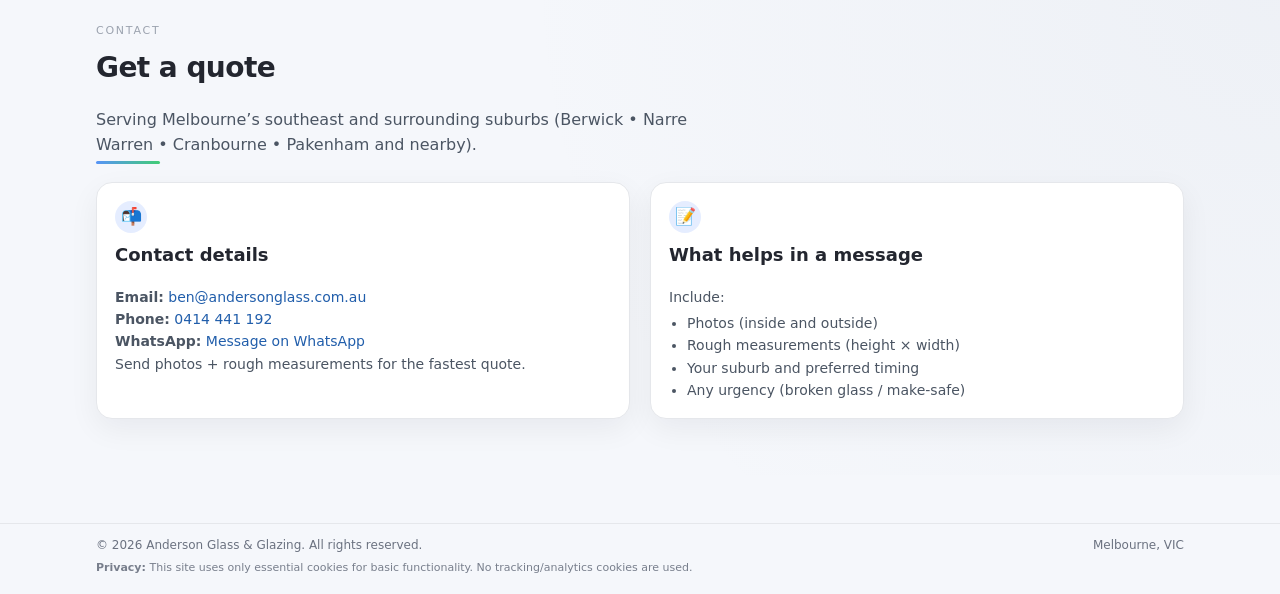
==== commit daf465a2: "Update index.html" ====
--- a/index.html
+++ b/index.html
@@ -2,7 +2,7 @@
 <html lang="en">
 <head>
   <meta charset="UTF-8">
-  <title>Anderson Glass & Glazing – Melbourne Glaziers</title>
+  <title>Anderson Glass & Glazing – Melbourne Glaziers </title>
   <meta name="viewport" content="width=device-width, initial-scale=1">
   <meta name="description" content="Anderson Glass & Glazing provides glass replacement, splashbacks, shower screens, mirrors, balustrades and emergency make-safe across Melbourne. Fast, clean work and straight pricing.">
 
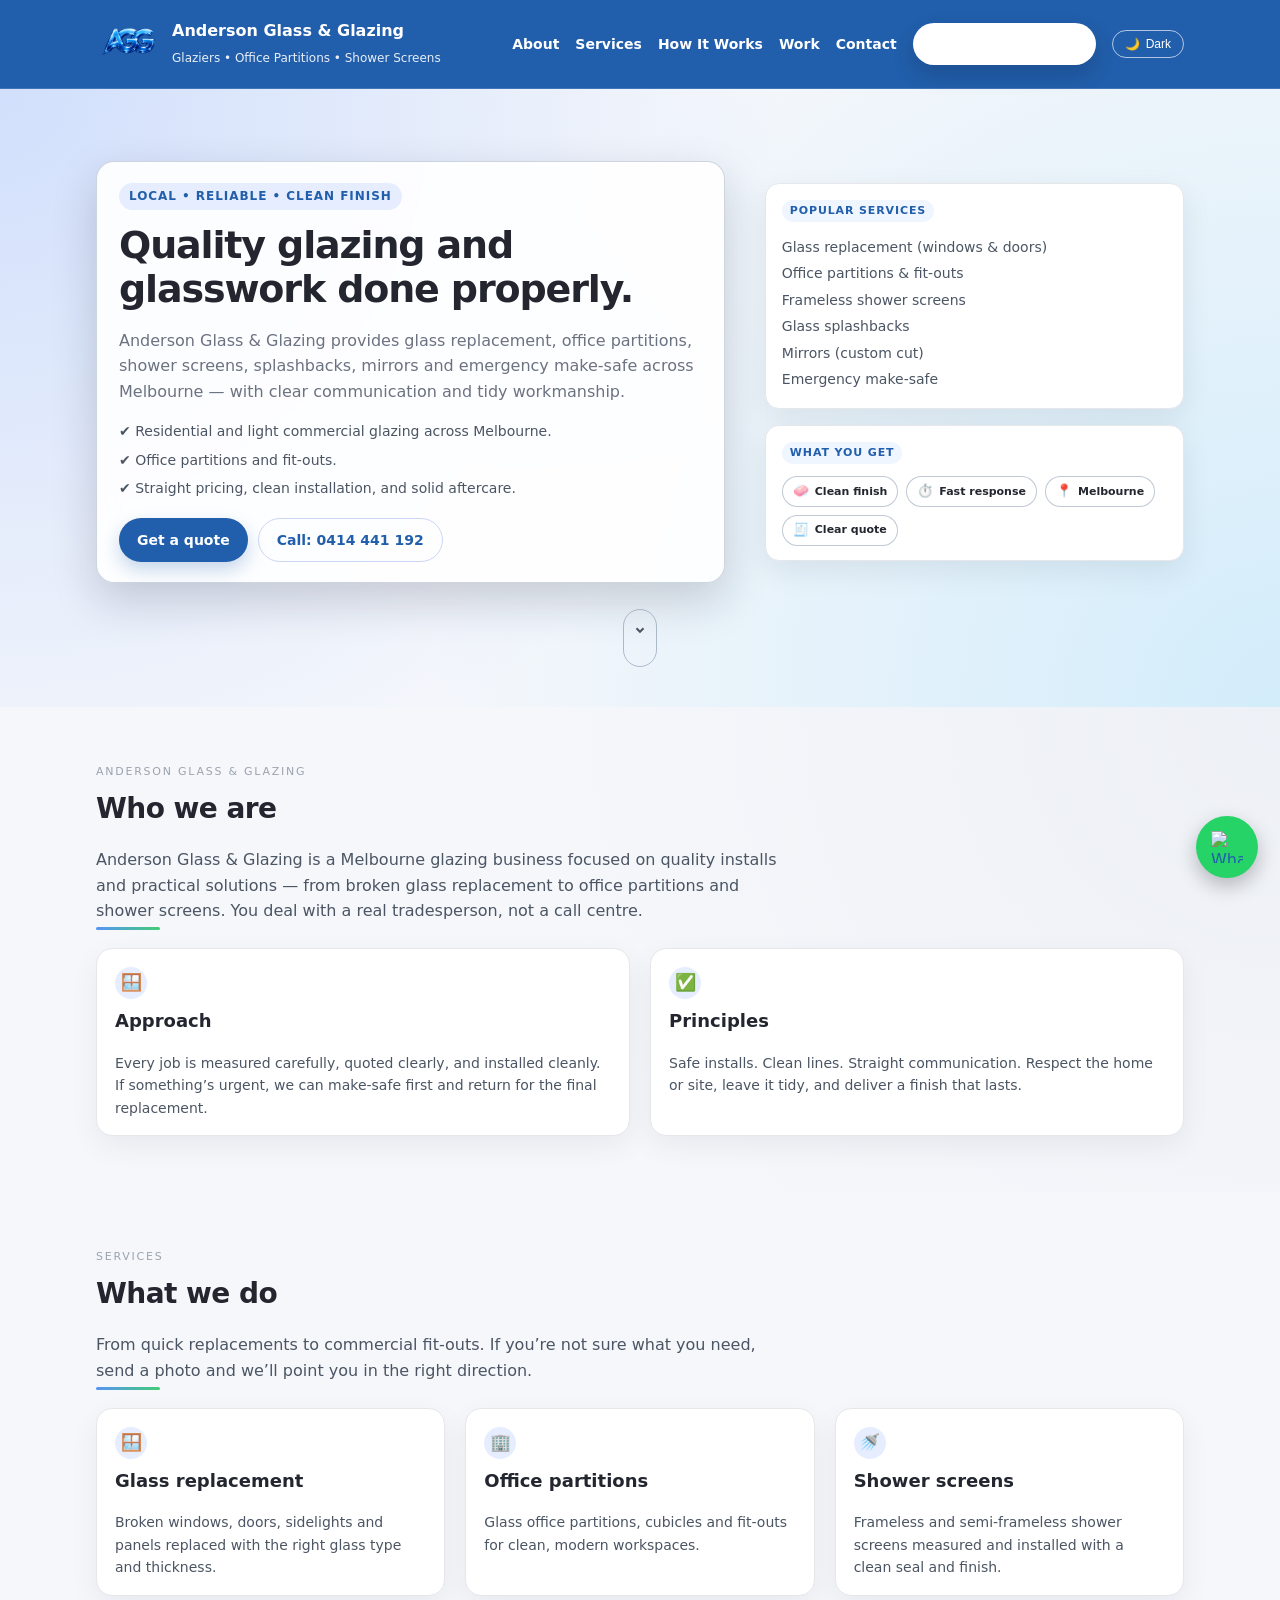
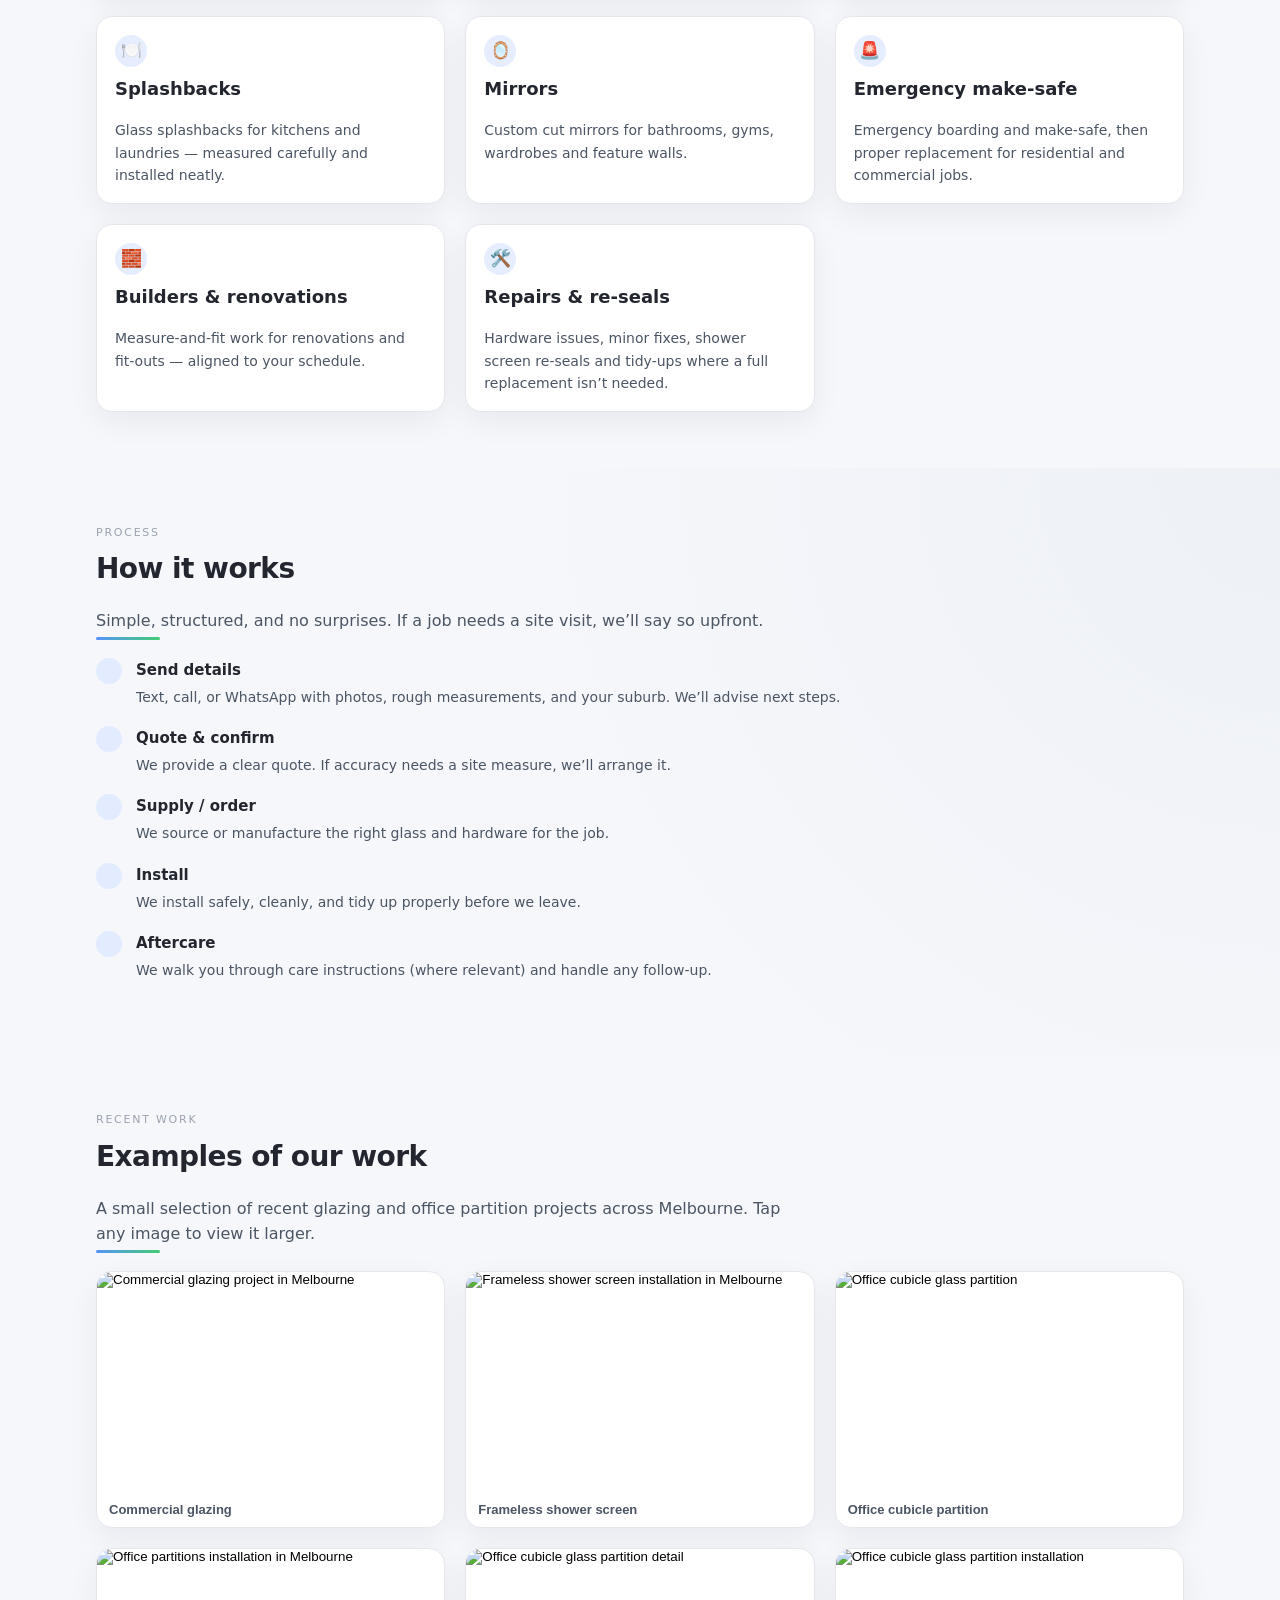
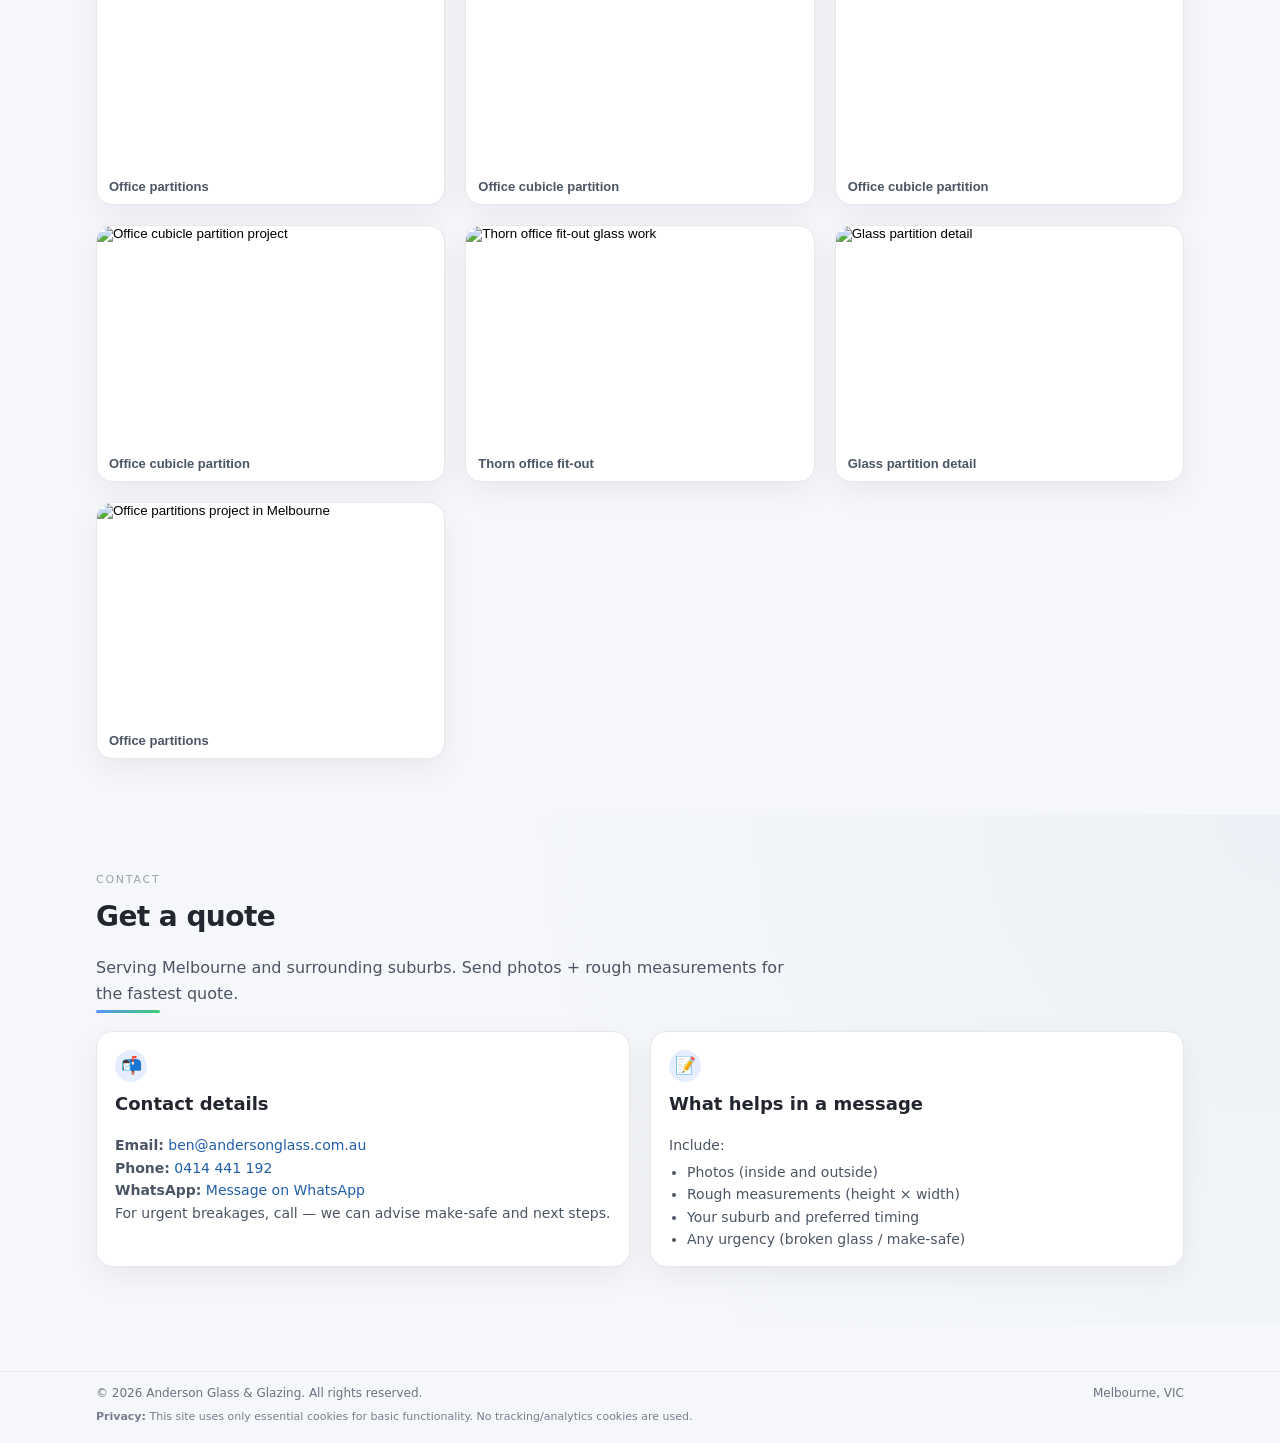
==== commit 4dc2bf65: "Update index.html" ====
--- a/index.html
+++ b/index.html
@@ -2,11 +2,11 @@
 <html lang="en">
 <head>
   <meta charset="UTF-8">
-  <title>Anderson Glass & Glazing – Melbourne Glaziers </title>
+  <title>Anderson Glass & Glazing – Melbourne Glaziers</title>
   <meta name="viewport" content="width=device-width, initial-scale=1">
-  <meta name="description" content="Anderson Glass & Glazing provides glass replacement, splashbacks, shower screens, mirrors, balustrades and emergency make-safe across Melbourne. Fast, clean work and straight pricing.">
-
-  <!-- Favicons (you uploaded these into /assets) -->
+  <meta name="description" content="Anderson Glass & Glazing provides glass replacement, office partitions, shower screens, splashbacks, mirrors and emergency make-safe across Melbourne. Fast, clean work and straight pricing.">
+
+  <!-- Favicons (in /assets) -->
   <link rel="icon" href="assets/favicon.ico" sizes="any">
   <link rel="icon" type="image/png" sizes="16x16" href="assets/favicon-16.png">
   <link rel="icon" type="image/png" sizes="32x32" href="assets/favicon-32.png">
@@ -14,7 +14,7 @@
 
   <!-- Social preview -->
   <meta property="og:title" content="Anderson Glass & Glazing – Melbourne Glaziers">
-  <meta property="og:description" content="Glass replacement, shower screens, splashbacks, mirrors, balustrades and emergency make-safe across Melbourne.">
+  <meta property="og:description" content="Glass replacement, office partitions, shower screens, splashbacks, mirrors and emergency make-safe across Melbourne.">
   <meta property="og:image" content="assets/logo.png">
   <meta property="og:type" content="website">
 
@@ -99,9 +99,7 @@
       display: block;
     }
 
-    .nav-left .muted {
-      color: rgba(255,255,255,0.9);
-    }
+    .nav-left .muted { color: rgba(255,255,255,0.9); }
 
     .nav-links {
       display: flex;
@@ -136,10 +134,7 @@
       color: var(--bolt-blue);
       box-shadow: 0 10px 22px rgba(0,0,0,0.15);
     }
-    .btn-header:hover {
-      background: rgba(255,255,255,0.92);
-      transform: translateY(-1px);
-    }
+    .btn-header:hover { background: rgba(255,255,255,0.92); transform: translateY(-1px); }
 
     .btn-primary {
       background: var(--bolt-blue);
@@ -238,11 +233,7 @@
       transition: opacity 0.2s ease, transform 0.2s ease, border-color 0.2s ease;
     }
 
-    .scroll-down:hover {
-      opacity: 1;
-      transform: translateY(2px);
-      border-color: rgba(59,130,246,0.9);
-    }
+    .scroll-down:hover { opacity: 1; transform: translateY(2px); border-color: rgba(59,130,246,0.9); }
 
     .scroll-down-arrow {
       width: 6px;
@@ -300,21 +291,14 @@
       padding: 4px 10px;
       border-radius: 999px;
       margin-bottom: 14px;
-      font-weight: 600;
+      font-weight: 700;
       text-transform: uppercase;
       letter-spacing: 0.08em;
     }
 
-    body.dark .hero-tag {
-      background: rgba(15,23,42,0.9);
-      color: #93C5FD;
-    }
-
-    .hero-points {
-      margin: 16px 0 10px;
-      padding: 0;
-      list-style: none;
-    }
+    body.dark .hero-tag { background: rgba(15,23,42,0.9); color: #93C5FD; }
+
+    .hero-points { margin: 16px 0 10px; padding: 0; list-style: none; }
 
     .hero-points li {
       display: flex;
@@ -324,7 +308,6 @@
       font-size: 14px;
       color: #4B5563;
     }
-
     body.dark .hero-points li { color: #9CA3AF; }
 
     .hero-actions { display: flex; flex-wrap: wrap; gap: 10px; margin-top: 18px; }
@@ -361,13 +344,10 @@
       background:rgba(255,255,255,0.9);
       border:1px solid rgba(148,163,184,0.6);
       font-size:11px;
-      font-weight:600;
+      font-weight:700;
     }
     .stack-pill span { font-size:13px; }
-    body.dark .stack-pill {
-      background:rgba(15,23,42,0.95);
-      border-color:rgba(51,65,85,0.9);
-    }
+    body.dark .stack-pill { background:rgba(15,23,42,0.95); border-color:rgba(51,65,85,0.9); }
 
     /* Cards & grids */
     .section-alt { background: radial-gradient(circle at top right, rgba(148,163,184,0.08), transparent 55%); }
@@ -395,6 +375,7 @@
     }
 
     .card p { margin: 0; color: #4B5563; }
+
     body.dark .card { background: var(--card-bg-dark); border-color: var(--border-dark); box-shadow: 0 10px 40px rgba(0,0,0,0.6); }
     body.dark .card:hover { border-color:#334155; box-shadow:0 20px 60px rgba(0,0,0,0.9); }
     body.dark .card p { color: #9CA3AF; }
@@ -423,11 +404,11 @@
       text-transform: uppercase;
       letter-spacing: 0.08em;
       margin-bottom: 6px;
-      font-weight: 600;
+      font-weight: 700;
     }
     body.dark .badge { background: #0F172A; color: #93C5FD; }
 
-    .section-header { margin-bottom: 24px; max-width: 640px; position:relative; }
+    .section-header { margin-bottom: 24px; max-width: 700px; position:relative; }
     .section-kicker { font-size:11px; text-transform:uppercase; letter-spacing:0.16em; color:#9CA3AF; margin-bottom:6px; }
     body.dark .section-kicker { color:#6B7280; }
 
@@ -459,7 +440,7 @@
       align-items: center;
       justify-content: center;
       font-size: 13px;
-      font-weight: 700;
+      font-weight: 800;
     }
     body.dark .step-number { background: #0F172A; color: #93C5FD; }
     .step-content h3 { margin: 0 0 4px; font-size: 15px; }
@@ -499,11 +480,7 @@
       transition: transform 0.2s ease, box-shadow 0.2s ease;
     }
 
-    .whatsapp-float:hover {
-      transform: scale(1.06);
-      box-shadow: 0 10px 26px rgba(0,0,0,0.35);
-    }
-
+    .whatsapp-float:hover { transform: scale(1.06); box-shadow: 0 10px 26px rgba(0,0,0,0.35); }
     .whatsapp-float img { width: 32px; height: 32px; }
     body.dark .whatsapp-float { box-shadow: 0 10px 32px rgba(0,0,0,0.55); }
 
@@ -531,19 +508,10 @@
       color: #E5E7EB;
     }
 
-    .mobile-drawer {
-      display: none;
-      position: fixed;
-      inset: 0;
-      z-index: 200;
-    }
+    .mobile-drawer { display: none; position: fixed; inset: 0; z-index: 200; }
     .mobile-drawer.open { display: block; }
 
-    .mobile-backdrop {
-      position: absolute;
-      inset: 0;
-      background: rgba(15,23,42,0.55);
-    }
+    .mobile-backdrop { position: absolute; inset: 0; background: rgba(15,23,42,0.55); }
 
     .mobile-panel {
       position: absolute;
@@ -560,29 +528,12 @@
       gap: 12px;
     }
 
-    body.dark .mobile-panel {
-      background: rgba(2,6,23,0.98);
-      border-left-color: #1F2937;
-    }
-
-    .drawer-top {
-      display: flex;
-      align-items: center;
-      justify-content: space-between;
-      gap: 10px;
-    }
-
-    .drawer-brand {
-      display: flex;
-      align-items: center;
-      gap: 10px;
-    }
-
-    .drawer-brand img {
-      height: 40px;
-      width: auto;
-      display: block;
-    }
+    body.dark .mobile-panel { background: rgba(2,6,23,0.98); border-left-color: #1F2937; }
+
+    .drawer-top { display: flex; align-items: center; justify-content: space-between; gap: 10px; }
+
+    .drawer-brand { display: flex; align-items: center; gap: 10px; }
+    .drawer-brand img { height: 40px; width: auto; display: block; }
 
     .drawer-close {
       width: 44px;
@@ -594,7 +545,6 @@
       font-size: 18px;
       color: inherit;
     }
-
     body.dark .drawer-close { border-color: #1F2937; }
 
     .mobile-links {
@@ -610,7 +560,7 @@
       border: 1px solid rgba(148,163,184,0.35);
       background: rgba(255,255,255,0.65);
       color: inherit;
-      font-weight: 700;
+      font-weight: 800;
       text-decoration: none;
     }
 
@@ -628,10 +578,112 @@
 
     body.drawer-open { overflow: hidden; }
 
+    /* ===== Gallery ===== */
+    .gallery-grid { margin-top: 24px; }
+
+    .gallery-item {
+      padding: 0;
+      text-align: left;
+      border: 0;
+      background: transparent;
+      cursor: pointer;
+      background: var(--card-bg);
+      border-radius: 16px;
+      overflow: hidden;
+      border: 1px solid #E5E7EB;
+      box-shadow: 0 10px 30px rgba(15,23,42,0.06);
+      transition: transform 0.15s ease, box-shadow 0.2s ease, border-color 0.2s ease;
+    }
+
+    .gallery-item:hover {
+      transform: translateY(-2px);
+      box-shadow: 0 18px 40px rgba(15,23,42,0.12);
+      border-color: rgba(148,163,184,0.9);
+    }
+
+    body.dark .gallery-item {
+      background: #020617;
+      border-color: #1E293B;
+      box-shadow: 0 10px 40px rgba(0,0,0,0.6);
+    }
+
+    .gallery-item img {
+      width: 100%;
+      height: 220px;
+      object-fit: cover;
+      display: block;
+    }
+
+    .gallery-meta {
+      padding: 10px 12px;
+      font-size: 13px;
+      color: #4B5563;
+      font-weight: 800;
+    }
+
+    body.dark .gallery-meta { color: #9CA3AF; }
+
+    /* ===== Lightbox ===== */
+    .lightbox { display: none; position: fixed; inset: 0; z-index: 9999; }
+    .lightbox.open { display: block; }
+    .lightbox-backdrop { position: absolute; inset: 0; background: rgba(15,23,42,0.75); }
+
+    .lightbox-panel {
+      position: absolute;
+      inset: 24px;
+      margin: auto;
+      max-width: 980px;
+      max-height: calc(100vh - 48px);
+      background: rgba(255,255,255,0.98);
+      border-radius: 18px;
+      border: 1px solid rgba(148,163,184,0.45);
+      box-shadow: 0 24px 55px rgba(0,0,0,0.35);
+      overflow: hidden;
+      display: flex;
+      flex-direction: column;
+    }
+
+    body.dark .lightbox-panel {
+      background: rgba(2,6,23,0.98);
+      border-color: #1F2937;
+      box-shadow: 0 24px 70px rgba(0,0,0,0.8);
+    }
+
+    .lightbox-close {
+      align-self: flex-end;
+      margin: 10px 10px 0;
+      width: 44px;
+      height: 44px;
+      border-radius: 999px;
+      border: 1px solid rgba(148,163,184,0.65);
+      background: transparent;
+      cursor: pointer;
+      font-size: 18px;
+      color: inherit;
+    }
+
+    .lightbox-panel img {
+      width: 100%;
+      height: 100%;
+      object-fit: contain;
+      background: rgba(0,0,0,0.04);
+    }
+
+    body.dark .lightbox-panel img { background: rgba(255,255,255,0.02); }
+
+    .lightbox-caption {
+      padding: 10px 14px 14px;
+      font-size: 13px;
+      color: #4B5563;
+      font-weight: 700;
+    }
+
+    body.dark .lightbox-caption { color: #9CA3AF; }
+
     @media (max-width: 880px) {
       .hero-inner { grid-template-columns: minmax(0, 1fr); }
-      .grid-3 { grid-template-columns: minmax(0, 1fr)); }
-      .grid-2 { grid-template-columns: minmax(0, 1fr)); }
+      .grid-3 { grid-template-columns: minmax(0, 1fr); }
+      .grid-2 { grid-template-columns: minmax(0, 1fr); }
 
       .nav-links { display: none; }
       .mobile-controls { display: flex; }
@@ -640,6 +692,8 @@
       h1 { font-size: 32px; }
 
       .logo-wrap img { height: 52px; }
+      .gallery-item img { height: 200px; }
+      .lightbox-panel { inset: 14px; }
     }
   </style>
 </head>
@@ -654,7 +708,7 @@
         </div>
         <div>
           <strong>Anderson Glass & Glazing</strong><br>
-          <span class="muted" style="font-size:12px;">Glaziers • Glass Replacement • Shower Screens</span>
+          <span class="muted" style="font-size:12px;">Glaziers • Office Partitions • Shower Screens</span>
         </div>
       </div>
 
@@ -663,7 +717,7 @@
         <a href="#about">About</a>
         <a href="#services">Services</a>
         <a href="#how">How It Works</a>
-        <a href="#projects">Projects</a>
+        <a href="#projects">Work</a>
         <a href="#contact">Contact</a>
         <a href="tel:+61414441192" class="btn btn-header">Call: 0414 441 192</a>
         <button type="button" class="theme-toggle" id="themeToggle">
@@ -708,7 +762,7 @@
       <a class="drawer-link" href="#about">About</a>
       <a class="drawer-link" href="#services">Services</a>
       <a class="drawer-link" href="#how">How It Works</a>
-      <a class="drawer-link" href="#projects">Projects</a>
+      <a class="drawer-link" href="#projects">Work</a>
       <a class="drawer-link" href="#contact">Contact</a>
     </div>
 
@@ -729,12 +783,12 @@
             <div class="hero-tag">Local • Reliable • Clean finish</div>
             <h1>Quality glazing and glasswork done properly.</h1>
             <p class="muted">
-              Anderson Glass & Glazing provides glass replacement, shower screens, splashbacks, mirrors,
-              balustrades and emergency make-safe across Melbourne — with clear communication and tidy workmanship.
+              Anderson Glass & Glazing provides glass replacement, office partitions, shower screens, splashbacks,
+              mirrors and emergency make-safe across Melbourne — with clear communication and tidy workmanship.
             </p>
             <ul class="hero-points">
               <li>✔ Residential and light commercial glazing across Melbourne.</li>
-              <li>✔ Emergency make-safe for broken windows and shopfronts.</li>
+              <li>✔ Office partitions and fit-outs.</li>
               <li>✔ Straight pricing, clean installation, and solid aftercare.</li>
             </ul>
             <div class="hero-actions">
@@ -749,11 +803,11 @@
             <div class="badge">Popular services</div>
             <ul>
               <li>Glass replacement (windows & doors)</li>
-              <li>Frameless & semi-frameless shower screens</li>
-              <li>Kitchen & laundry splashbacks</li>
+              <li>Office partitions & fit-outs</li>
+              <li>Frameless shower screens</li>
+              <li>Glass splashbacks</li>
               <li>Mirrors (custom cut)</li>
-              <li>Glass balustrades & pool fencing</li>
-              <li>Shopfront glazing & make-safe</li>
+              <li>Emergency make-safe</li>
             </ul>
           </div>
 
@@ -786,7 +840,7 @@
         <div class="section-underline"></div>
         <p>
           Anderson Glass & Glazing is a Melbourne glazing business focused on quality installs and practical solutions —
-          from broken window replacement to custom shower screens and splashbacks.
+          from broken glass replacement to office partitions and shower screens.
           You deal with a real tradesperson, not a call centre.
         </p>
       </div>
@@ -797,7 +851,7 @@
           <h3>Approach</h3>
           <p>
             Every job is measured carefully, quoted clearly, and installed cleanly.
-            If something’s urgent (broken glass), we can make-safe first and return for the final replacement.
+            If something’s urgent, we can make-safe first and return for the final replacement.
           </p>
         </div>
         <div class="card">
@@ -820,7 +874,7 @@
         <h2>What we do</h2>
         <div class="section-underline"></div>
         <p>
-          From quick replacements to custom installs. If you’re not sure what you need,
+          From quick replacements to commercial fit-outs. If you’re not sure what you need,
           send a photo and we’ll point you in the right direction.
         </p>
       </div>
@@ -832,9 +886,9 @@
           <p>Broken windows, doors, sidelights and panels replaced with the right glass type and thickness.</p>
         </div>
         <div class="card">
-          <div class="card-icon">🚪</div>
-          <h3>Shopfronts & make-safe</h3>
-          <p>Emergency boarding and make-safe, then proper replacement for shopfront and commercial glazing.</p>
+          <div class="card-icon">🏢</div>
+          <h3>Office partitions</h3>
+          <p>Glass office partitions, cubicles and fit-outs for clean, modern workspaces.</p>
         </div>
         <div class="card">
           <div class="card-icon">🚿</div>
@@ -852,14 +906,14 @@
           <p>Custom cut mirrors for bathrooms, gyms, wardrobes and feature walls.</p>
         </div>
         <div class="card">
-          <div class="card-icon">🏊</div>
-          <h3>Balustrades & pool fencing</h3>
-          <p>Glass balustrades and pool fencing solutions designed to suit your space and requirements.</p>
+          <div class="card-icon">🚨</div>
+          <h3>Emergency make-safe</h3>
+          <p>Emergency boarding and make-safe, then proper replacement for residential and commercial jobs.</p>
         </div>
         <div class="card">
           <div class="card-icon">🧱</div>
           <h3>Builders & renovations</h3>
-          <p>Measure-and-fit work for renovations, extensions and new builds — aligned to your schedule.</p>
+          <p>Measure-and-fit work for renovations and fit-outs — aligned to your schedule.</p>
         </div>
         <div class="card">
           <div class="card-icon">🛠️</div>
@@ -922,35 +976,79 @@
     </div>
   </section>
 
-  <!-- PROJECTS -->
+  <!-- RECENT WORK / GALLERY -->
   <section id="projects">
     <div class="container">
       <div class="section-header">
-        <div class="section-kicker">Projects</div>
-        <h2>Typical projects</h2>
+        <div class="section-kicker">Recent work</div>
+        <h2>Examples of our work</h2>
         <div class="section-underline"></div>
         <p>
-          A few common jobs we handle week-to-week. If your job isn’t listed, ask anyway —
-          we’ll tell you honestly if we can help.
+          A small selection of recent glazing and office partition projects across Melbourne.
+          Tap any image to view it larger.
         </p>
       </div>
 
-      <div class="grid-3">
-        <div class="card">
-          <div class="card-icon">🏠</div>
-          <h3>Homes</h3>
-          <p>Window replacements, shower screens, mirrors, splashbacks, safety glass upgrades.</p>
-        </div>
-        <div class="card">
-          <div class="card-icon">🏢</div>
-          <h3>Businesses</h3>
-          <p>Shopfront panels, office partitions, door glass, emergency make-safe.</p>
-        </div>
-        <div class="card">
-          <div class="card-icon">🧰</div>
-          <h3>Urgent breakages</h3>
-          <p>Make-safe support when glass breaks — then proper replacement with the right product.</p>
-        </div>
+      <div class="grid-3 gallery-grid">
+        <button class="gallery-item" data-full="assets/photos/IMG_4974.jpeg.webp" data-caption="Commercial glazing">
+          <img loading="lazy" src="assets/photos/IMG_4974.jpeg.webp" alt="Commercial glazing project in Melbourne">
+          <div class="gallery-meta">Commercial glazing</div>
+        </button>
+
+        <button class="gallery-item" data-full="assets/photos/Frameless%2Bshower.jpg.webp" data-caption="Frameless shower screen">
+          <img loading="lazy" src="assets/photos/Frameless%2Bshower.jpg.webp" alt="Frameless shower screen installation in Melbourne">
+          <div class="gallery-meta">Frameless shower screen</div>
+        </button>
+
+        <button class="gallery-item" data-full="assets/photos/office%20cubicle%204.jpeg.webp" data-caption="Office cubicle partition">
+          <img loading="lazy" src="assets/photos/office%20cubicle%204.jpeg.webp" alt="Office cubicle glass partition">
+          <div class="gallery-meta">Office cubicle partition</div>
+        </button>
+
+        <button class="gallery-item" data-full="assets/photos/Office%2BPartitions%2B2.jpg.webp" data-caption="Office partitions">
+          <img loading="lazy" src="assets/photos/Office%2BPartitions%2B2.jpg.webp" alt="Office partitions installation in Melbourne">
+          <div class="gallery-meta">Office partitions</div>
+        </button>
+
+        <button class="gallery-item" data-full="assets/photos/office%20cubicle%203.JPG.webp" data-caption="Office cubicle partition">
+          <img loading="lazy" src="assets/photos/office%20cubicle%203.JPG.webp" alt="Office cubicle glass partition detail">
+          <div class="gallery-meta">Office cubicle partition</div>
+        </button>
+
+        <button class="gallery-item" data-full="assets/photos/office%20cubicle%202.JPG.webp" data-caption="Office cubicle partition">
+          <img loading="lazy" src="assets/photos/office%20cubicle%202.JPG.webp" alt="Office cubicle glass partition installation">
+          <div class="gallery-meta">Office cubicle partition</div>
+        </button>
+
+        <button class="gallery-item" data-full="assets/photos/office%20cubicle%201.JPG.webp" data-caption="Office cubicle partition">
+          <img loading="lazy" src="assets/photos/office%20cubicle%201.JPG.webp" alt="Office cubicle partition project">
+          <div class="gallery-meta">Office cubicle partition</div>
+        </button>
+
+        <button class="gallery-item" data-full="assets/photos/Thorn-office-fitout-6.jpeg.webp" data-caption="Thorn office fit-out">
+          <img loading="lazy" src="assets/photos/Thorn-office-fitout-6.jpeg.webp" alt="Thorn office fit-out glass work">
+          <div class="gallery-meta">Thorn office fit-out</div>
+        </button>
+
+        <button class="gallery-item" data-full="assets/photos/partition%202.jpeg.webp" data-caption="Glass partition detail">
+          <img loading="lazy" src="assets/photos/partition%202.jpeg.webp" alt="Glass partition detail">
+          <div class="gallery-meta">Glass partition detail</div>
+        </button>
+
+        <button class="gallery-item" data-full="assets/photos/office-partitions.jpeg.webp" data-caption="Office partitions">
+          <img loading="lazy" src="assets/photos/office-partitions.jpeg.webp" alt="Office partitions project in Melbourne">
+          <div class="gallery-meta">Office partitions</div>
+        </button>
+      </div>
+    </div>
+
+    <!-- Lightbox -->
+    <div class="lightbox" id="lightbox" aria-hidden="true">
+      <div class="lightbox-backdrop" id="lightboxBackdrop"></div>
+      <div class="lightbox-panel" role="dialog" aria-modal="true" aria-label="Image preview">
+        <button class="lightbox-close" id="lightboxClose" aria-label="Close">✕</button>
+        <img id="lightboxImg" alt="">
+        <div class="lightbox-caption" id="lightboxCaption"></div>
       </div>
     </div>
   </section>
@@ -963,7 +1061,7 @@
         <h2>Get a quote</h2>
         <div class="section-underline"></div>
         <p>
-          Serving Melbourne’s southeast and surrounding suburbs (Berwick • Narre Warren • Cranbourne • Pakenham and nearby).
+          Serving Melbourne and surrounding suburbs. Send photos + rough measurements for the fastest quote.
         </p>
       </div>
 
@@ -974,7 +1072,7 @@
           <p><strong>Email:</strong> <a href="mailto:ben@andersonglass.com.au">ben@andersonglass.com.au</a></p>
           <p><strong>Phone:</strong> <a href="tel:+61414441192">0414 441 192</a></p>
           <p><strong>WhatsApp:</strong> <a href="https://wa.me/61414441192" target="_blank" rel="noopener">Message on WhatsApp</a></p>
-          <p>Send photos + rough measurements for the fastest quote.</p>
+          <p>For urgent breakages, call — we can advise make-safe and next steps.</p>
         </div>
 
         <div class="card">
@@ -1087,6 +1185,56 @@
     if (btnDesktop) btnDesktop.addEventListener('click', toggleTheme);
     if (btnMobile) btnMobile.addEventListener('click', toggleTheme);
   })();
+
+  // ===== Gallery lightbox =====
+  (function () {
+    const lb = document.getElementById("lightbox");
+    const lbImg = document.getElementById("lightboxImg");
+    const lbCap = document.getElementById("lightboxCaption");
+    const lbClose = document.getElementById("lightboxClose");
+    const lbBackdrop = document.getElementById("lightboxBackdrop");
+
+    const items = document.querySelectorAll(".gallery-item");
+
+    function openLightbox(src, caption, alt) {
+      if (!lb || !lbImg) return;
+      lb.classList.add("open");
+      lb.setAttribute("aria-hidden", "false");
+      document.body.classList.add("drawer-open"); // prevent scroll
+      lbImg.src = src;
+      lbImg.alt = alt || caption || "Gallery image";
+      if (lbCap) lbCap.textContent = caption || "";
+    }
+
+    function closeLightbox() {
+      if (!lb) return;
+      lb.classList.remove("open");
+      lb.setAttribute("aria-hidden", "true");
+      document.body.classList.remove("drawer-open");
+      if (lbImg) {
+        lbImg.src = "";
+        lbImg.alt = "";
+      }
+      if (lbCap) lbCap.textContent = "";
+    }
+
+    items.forEach((btn) => {
+      btn.addEventListener("click", () => {
+        const src = btn.getAttribute("data-full");
+        const caption = btn.getAttribute("data-caption") || "";
+        const img = btn.querySelector("img");
+        const alt = img ? img.getAttribute("alt") : caption;
+        openLightbox(src, caption, alt);
+      });
+    });
+
+    if (lbClose) lbClose.addEventListener("click", closeLightbox);
+    if (lbBackdrop) lbBackdrop.addEventListener("click", closeLightbox);
+
+    document.addEventListener("keydown", (e) => {
+      if (e.key === "Escape" && lb && lb.classList.contains("open")) closeLightbox();
+    });
+  })();
 </script>
 </body>
 </html>
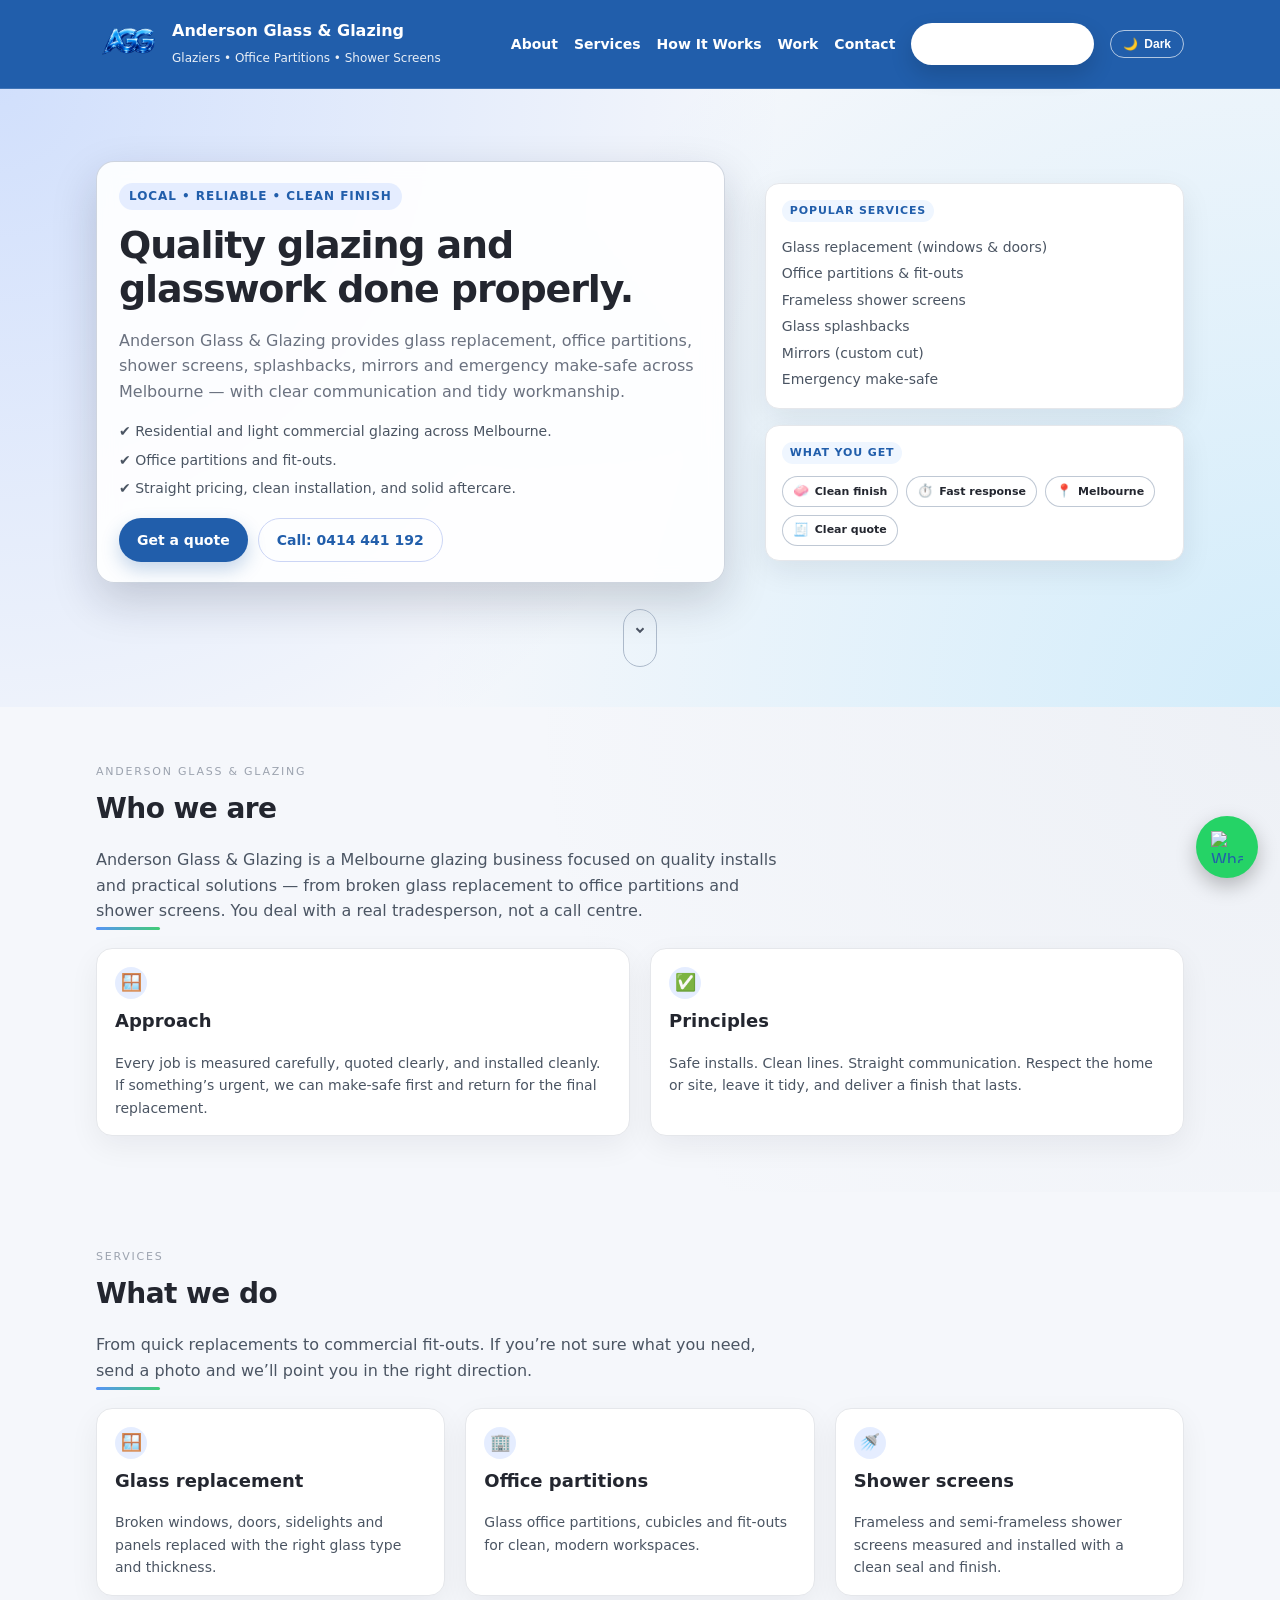
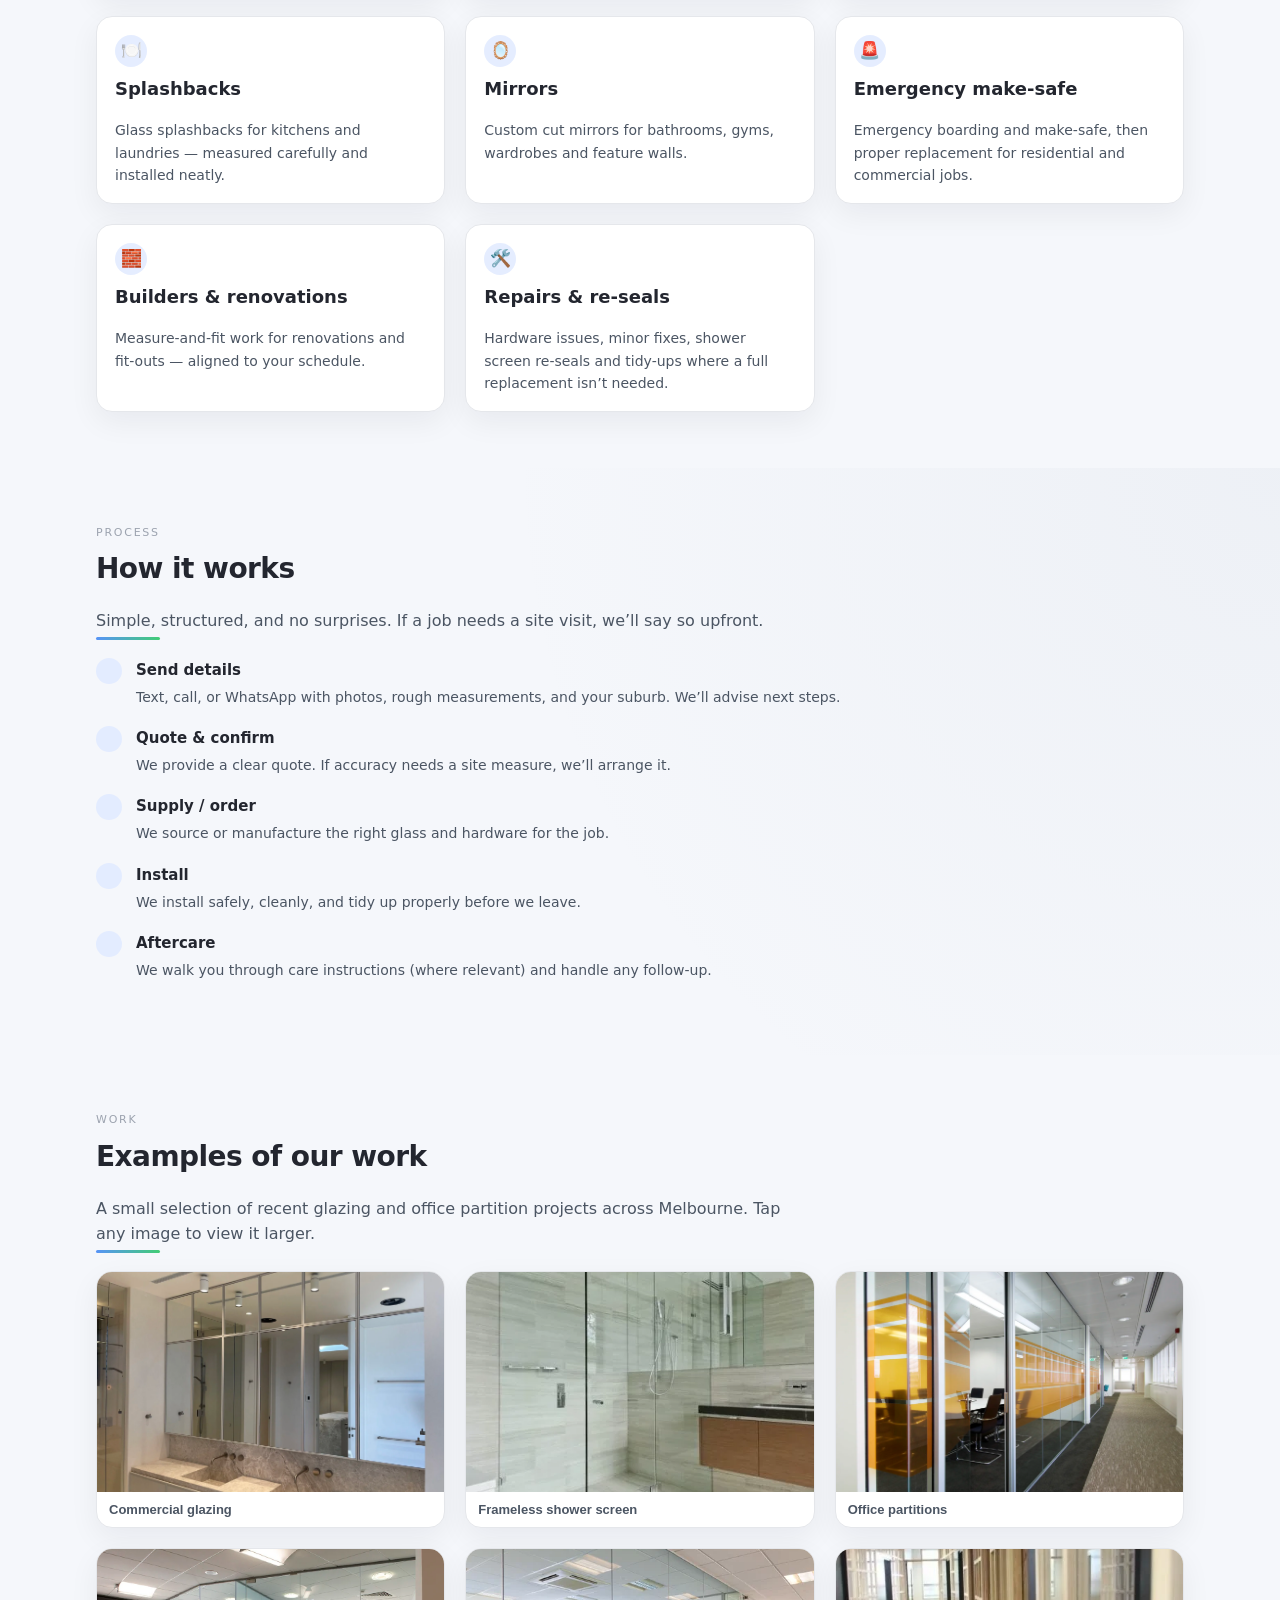
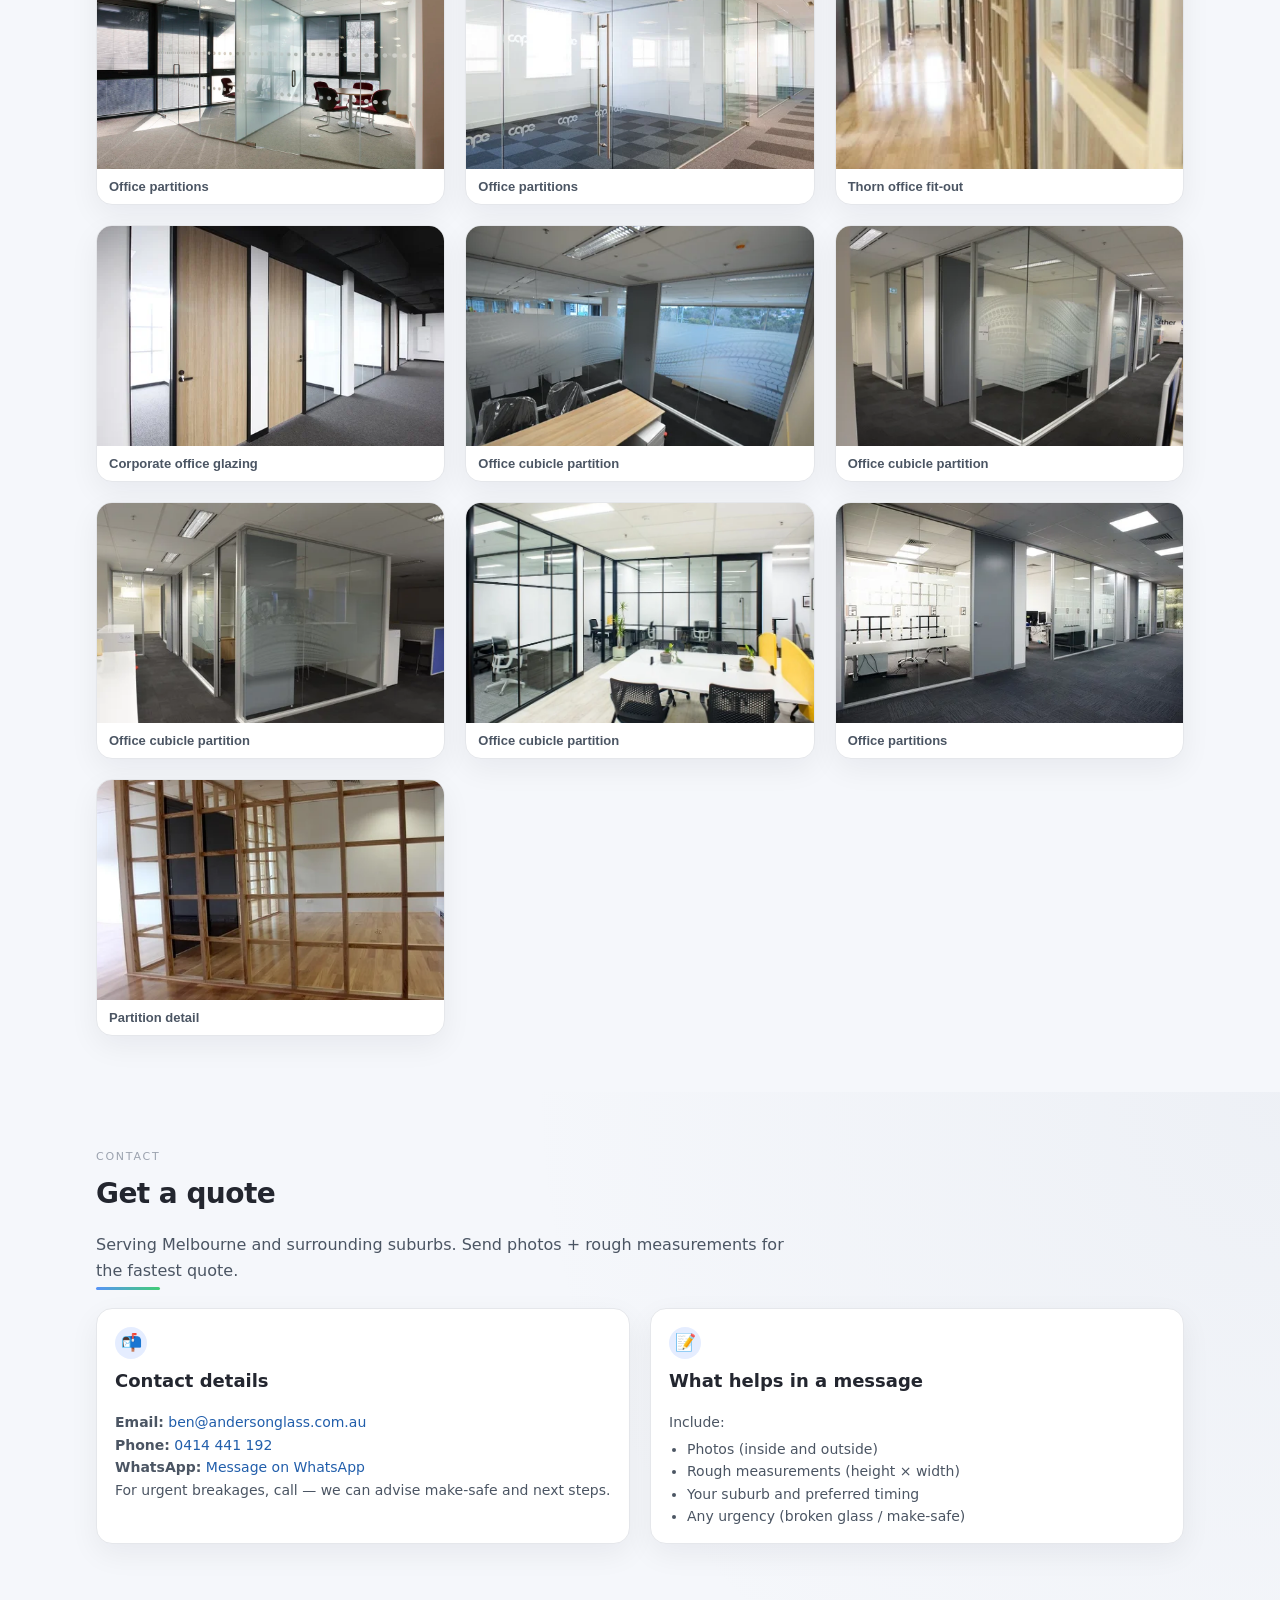
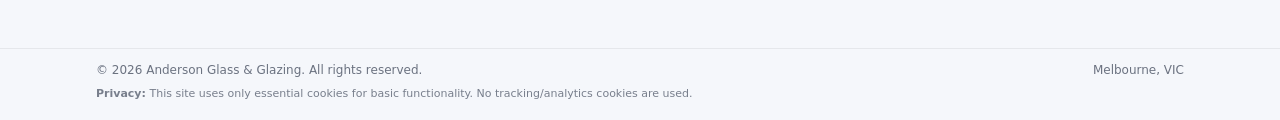
==== commit 18b3bfaa: "Update index.html" ====
--- a/index.html
+++ b/index.html
@@ -110,7 +110,7 @@
 
     .nav-links a {
       color: #fff;
-      font-weight: 600;
+      font-weight: 700;
     }
 
     .btn {
@@ -121,7 +121,7 @@
       border-radius: 999px;
       border: none;
       font-size: 14px;
-      font-weight: 700;
+      font-weight: 800;
       cursor: pointer;
       text-decoration: none;
       transition: background 0.15s ease, transform 0.1s ease, box-shadow 0.15s ease;
@@ -174,6 +174,7 @@
       background: transparent;
       cursor: pointer;
       color: #fff;
+      font-weight: 800;
     }
     .theme-toggle:hover { border-color: rgba(255,255,255,0.9); }
 
@@ -291,7 +292,7 @@
       padding: 4px 10px;
       border-radius: 999px;
       margin-bottom: 14px;
-      font-weight: 700;
+      font-weight: 800;
       text-transform: uppercase;
       letter-spacing: 0.08em;
     }
@@ -344,7 +345,7 @@
       background:rgba(255,255,255,0.9);
       border:1px solid rgba(148,163,184,0.6);
       font-size:11px;
-      font-weight:700;
+      font-weight:800;
     }
     .stack-pill span { font-size:13px; }
     body.dark .stack-pill { background:rgba(15,23,42,0.95); border-color:rgba(51,65,85,0.9); }
@@ -404,7 +405,7 @@
       text-transform: uppercase;
       letter-spacing: 0.08em;
       margin-bottom: 6px;
-      font-weight: 700;
+      font-weight: 800;
     }
     body.dark .badge { background: #0F172A; color: #93C5FD; }
 
@@ -440,7 +441,7 @@
       align-items: center;
       justify-content: center;
       font-size: 13px;
-      font-weight: 800;
+      font-weight: 900;
     }
     body.dark .step-number { background: #0F172A; color: #93C5FD; }
     .step-content h3 { margin: 0 0 4px; font-size: 15px; }
@@ -560,7 +561,7 @@
       border: 1px solid rgba(148,163,184,0.35);
       background: rgba(255,255,255,0.65);
       color: inherit;
-      font-weight: 800;
+      font-weight: 900;
       text-decoration: none;
     }
 
@@ -585,9 +586,8 @@
       padding: 0;
       text-align: left;
       border: 0;
-      background: transparent;
+      background: var(--card-bg);
       cursor: pointer;
-      background: var(--card-bg);
       border-radius: 16px;
       overflow: hidden;
       border: 1px solid #E5E7EB;
@@ -595,16 +595,16 @@
       transition: transform 0.15s ease, box-shadow 0.2s ease, border-color 0.2s ease;
     }
 
+    body.dark .gallery-item {
+      background: #020617;
+      border-color: #1E293B;
+      box-shadow: 0 10px 40px rgba(0,0,0,0.6);
+    }
+
     .gallery-item:hover {
       transform: translateY(-2px);
       box-shadow: 0 18px 40px rgba(15,23,42,0.12);
       border-color: rgba(148,163,184,0.9);
-    }
-
-    body.dark .gallery-item {
-      background: #020617;
-      border-color: #1E293B;
-      box-shadow: 0 10px 40px rgba(0,0,0,0.6);
     }
 
     .gallery-item img {
@@ -618,7 +618,7 @@
       padding: 10px 12px;
       font-size: 13px;
       color: #4B5563;
-      font-weight: 800;
+      font-weight: 900;
     }
 
     body.dark .gallery-meta { color: #9CA3AF; }
@@ -675,7 +675,7 @@
       padding: 10px 14px 14px;
       font-size: 13px;
       color: #4B5563;
-      font-weight: 700;
+      font-weight: 800;
     }
 
     body.dark .lightbox-caption { color: #9CA3AF; }
@@ -717,7 +717,7 @@
         <a href="#about">About</a>
         <a href="#services">Services</a>
         <a href="#how">How It Works</a>
-        <a href="#projects">Work</a>
+        <a href="#work">Work</a>
         <a href="#contact">Contact</a>
         <a href="tel:+61414441192" class="btn btn-header">Call: 0414 441 192</a>
         <button type="button" class="theme-toggle" id="themeToggle">
@@ -762,7 +762,7 @@
       <a class="drawer-link" href="#about">About</a>
       <a class="drawer-link" href="#services">Services</a>
       <a class="drawer-link" href="#how">How It Works</a>
-      <a class="drawer-link" href="#projects">Work</a>
+      <a class="drawer-link" href="#work">Work</a>
       <a class="drawer-link" href="#contact">Contact</a>
     </div>
 
@@ -976,11 +976,11 @@
     </div>
   </section>
 
-  <!-- RECENT WORK / GALLERY -->
-  <section id="projects">
+  <!-- WORK -->
+  <section id="work">
     <div class="container">
       <div class="section-header">
-        <div class="section-kicker">Recent work</div>
+        <div class="section-kicker">Work</div>
         <h2>Examples of our work</h2>
         <div class="section-underline"></div>
         <p>
@@ -1000,44 +1000,59 @@
           <div class="gallery-meta">Frameless shower screen</div>
         </button>
 
+        <button class="gallery-item" data-full="assets/photos/Office%2BPartitions%2B1.jpg.webp" data-caption="Office partitions">
+          <img loading="lazy" src="assets/photos/Office%2BPartitions%2B1.jpg.webp" alt="Office partitions installation in Melbourne">
+          <div class="gallery-meta">Office partitions</div>
+        </button>
+
+        <button class="gallery-item" data-full="assets/photos/Office%2BPartitions%2B2.jpg.webp" data-caption="Office partitions">
+          <img loading="lazy" src="assets/photos/Office%2BPartitions%2B2.jpg.webp" alt="Office partitions installation in Melbourne">
+          <div class="gallery-meta">Office partitions</div>
+        </button>
+
+        <button class="gallery-item" data-full="assets/photos/Office%2BPartitions%2B3.jpg.webp" data-caption="Office partitions">
+          <img loading="lazy" src="assets/photos/Office%2BPartitions%2B3.jpg.webp" alt="Office partitions installation in Melbourne">
+          <div class="gallery-meta">Office partitions</div>
+        </button>
+
+        <button class="gallery-item" data-full="assets/photos/Thorn-office-fitout-6.jpeg.webp" data-caption="Thorn office fit-out">
+          <img loading="lazy" src="assets/photos/Thorn-office-fitout-6.jpeg.webp" alt="Thorn office fit-out glass work">
+          <div class="gallery-meta">Thorn office fit-out</div>
+        </button>
+
+        <button class="gallery-item" data-full="assets/photos/chen-foods-new-offices.jpeg.webp" data-caption="Corporate office glazing">
+          <img loading="lazy" src="assets/photos/chen-foods-new-offices.jpeg.webp" alt="Corporate office glazing">
+          <div class="gallery-meta">Corporate office glazing</div>
+        </button>
+
+        <button class="gallery-item" data-full="assets/photos/office%20cubicle%201.JPG.webp" data-caption="Office cubicle partition">
+          <img loading="lazy" src="assets/photos/office%20cubicle%201.JPG.webp" alt="Office cubicle glass partition">
+          <div class="gallery-meta">Office cubicle partition</div>
+        </button>
+
+        <button class="gallery-item" data-full="assets/photos/office%20cubicle%202.JPG.webp" data-caption="Office cubicle partition">
+          <img loading="lazy" src="assets/photos/office%20cubicle%202.JPG.webp" alt="Office cubicle glass partition installation">
+          <div class="gallery-meta">Office cubicle partition</div>
+        </button>
+
+        <button class="gallery-item" data-full="assets/photos/office%20cubicle%203.JPG.webp" data-caption="Office cubicle partition">
+          <img loading="lazy" src="assets/photos/office%20cubicle%203.JPG.webp" alt="Office cubicle glass partition detail">
+          <div class="gallery-meta">Office cubicle partition</div>
+        </button>
+
         <button class="gallery-item" data-full="assets/photos/office%20cubicle%204.jpeg.webp" data-caption="Office cubicle partition">
           <img loading="lazy" src="assets/photos/office%20cubicle%204.jpeg.webp" alt="Office cubicle glass partition">
           <div class="gallery-meta">Office cubicle partition</div>
         </button>
 
-        <button class="gallery-item" data-full="assets/photos/Office%2BPartitions%2B2.jpg.webp" data-caption="Office partitions">
-          <img loading="lazy" src="assets/photos/Office%2BPartitions%2B2.jpg.webp" alt="Office partitions installation in Melbourne">
-          <div class="gallery-meta">Office partitions</div>
-        </button>
-
-        <button class="gallery-item" data-full="assets/photos/office%20cubicle%203.JPG.webp" data-caption="Office cubicle partition">
-          <img loading="lazy" src="assets/photos/office%20cubicle%203.JPG.webp" alt="Office cubicle glass partition detail">
-          <div class="gallery-meta">Office cubicle partition</div>
-        </button>
-
-        <button class="gallery-item" data-full="assets/photos/office%20cubicle%202.JPG.webp" data-caption="Office cubicle partition">
-          <img loading="lazy" src="assets/photos/office%20cubicle%202.JPG.webp" alt="Office cubicle glass partition installation">
-          <div class="gallery-meta">Office cubicle partition</div>
-        </button>
-
-        <button class="gallery-item" data-full="assets/photos/office%20cubicle%201.JPG.webp" data-caption="Office cubicle partition">
-          <img loading="lazy" src="assets/photos/office%20cubicle%201.JPG.webp" alt="Office cubicle partition project">
-          <div class="gallery-meta">Office cubicle partition</div>
-        </button>
-
-        <button class="gallery-item" data-full="assets/photos/Thorn-office-fitout-6.jpeg.webp" data-caption="Thorn office fit-out">
-          <img loading="lazy" src="assets/photos/Thorn-office-fitout-6.jpeg.webp" alt="Thorn office fit-out glass work">
-          <div class="gallery-meta">Thorn office fit-out</div>
-        </button>
-
-        <button class="gallery-item" data-full="assets/photos/partition%202.jpeg.webp" data-caption="Glass partition detail">
-          <img loading="lazy" src="assets/photos/partition%202.jpeg.webp" alt="Glass partition detail">
-          <div class="gallery-meta">Glass partition detail</div>
-        </button>
-
         <button class="gallery-item" data-full="assets/photos/office-partitions.jpeg.webp" data-caption="Office partitions">
           <img loading="lazy" src="assets/photos/office-partitions.jpeg.webp" alt="Office partitions project in Melbourne">
           <div class="gallery-meta">Office partitions</div>
+        </button>
+
+        <button class="gallery-item" data-full="assets/photos/partition%202.jpeg.webp" data-caption="Glass partition detail">
+          <img loading="lazy" src="assets/photos/partition%202.jpeg.webp" alt="Glass partition detail">
+          <div class="gallery-meta">Partition detail</div>
         </button>
       </div>
     </div>
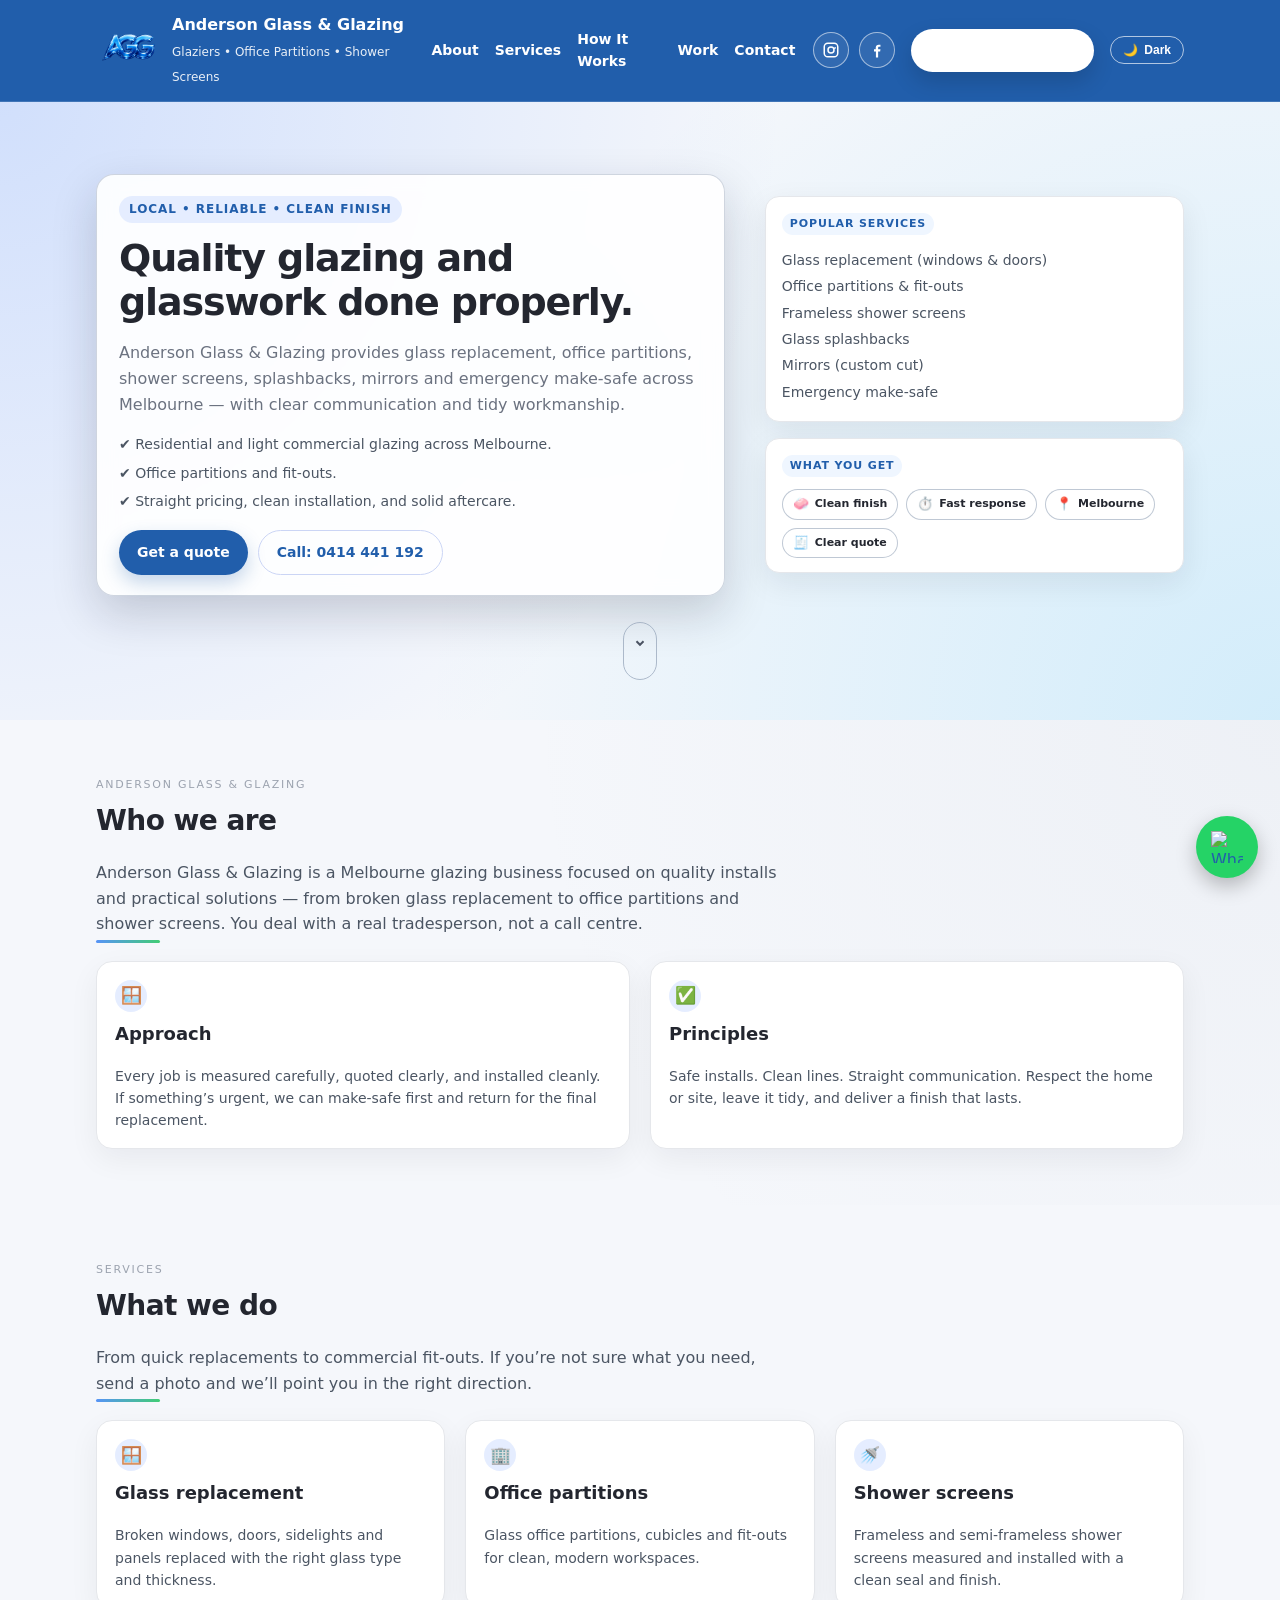
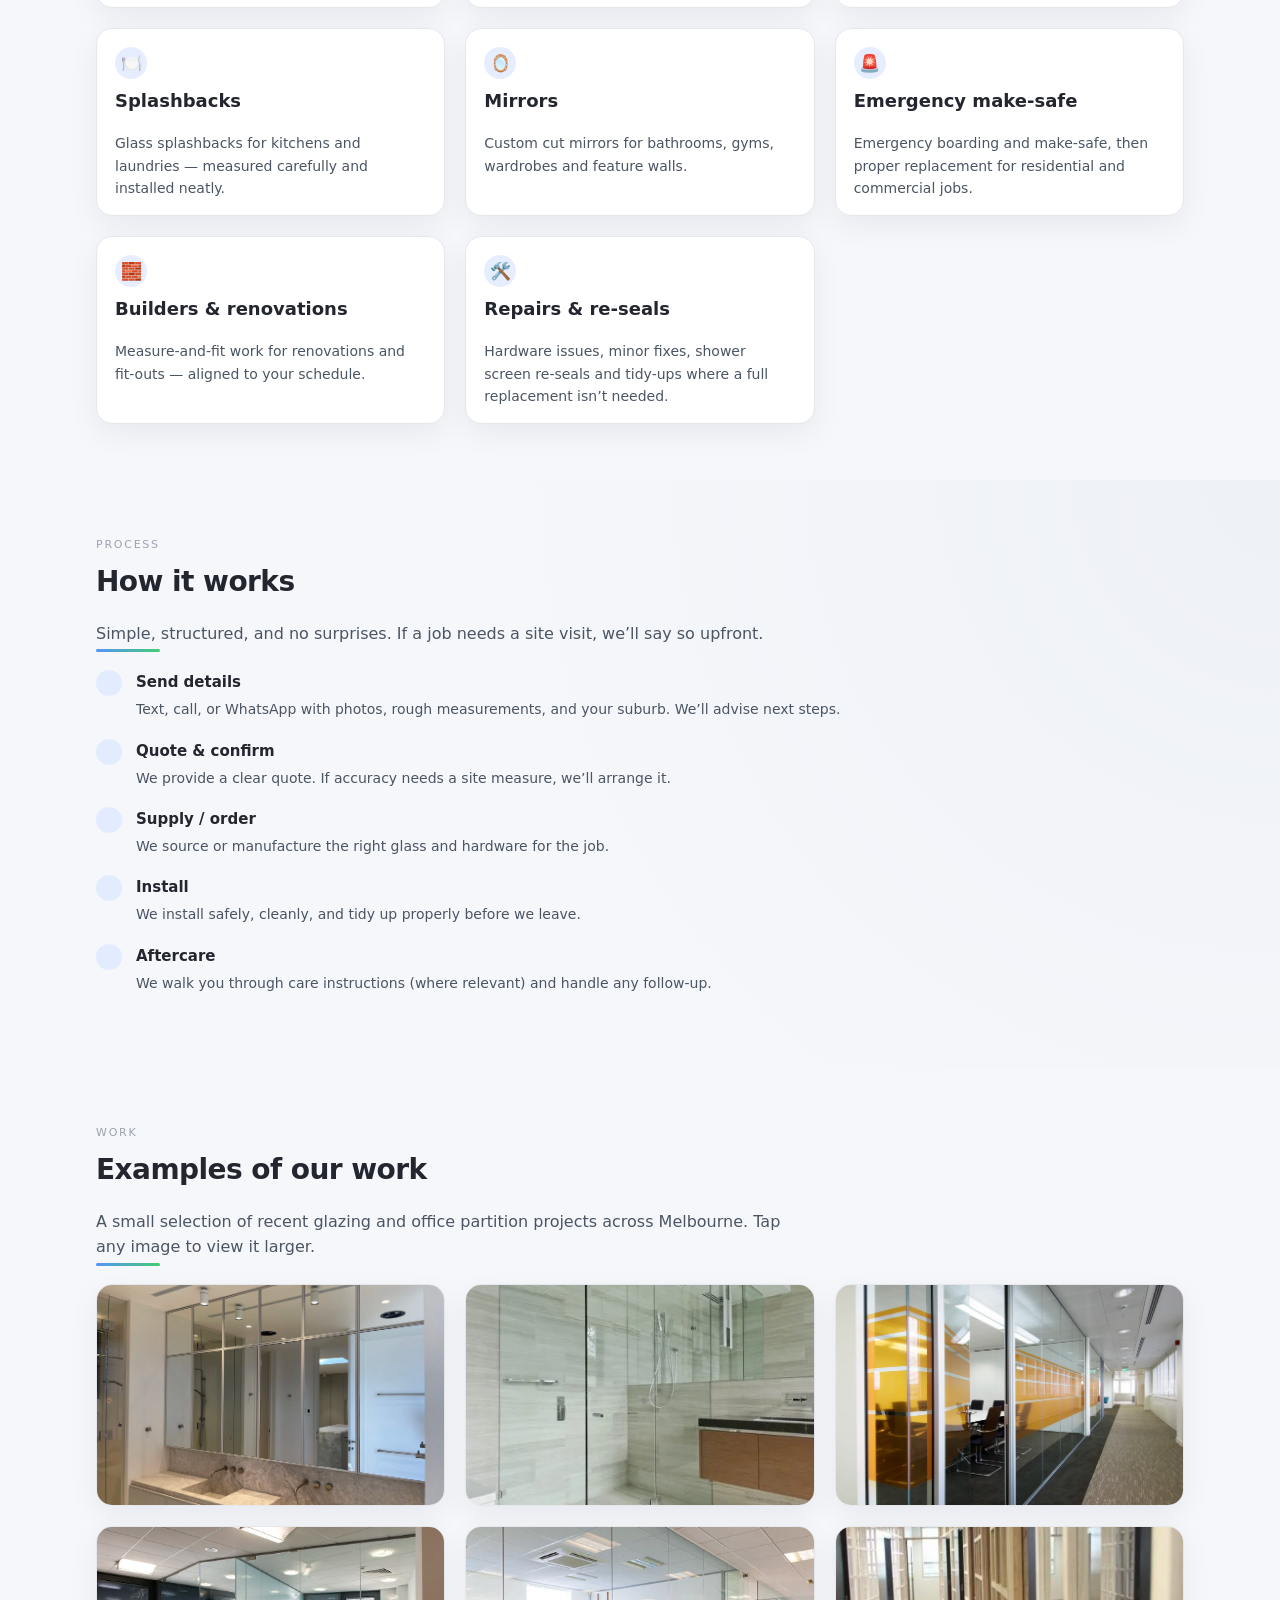
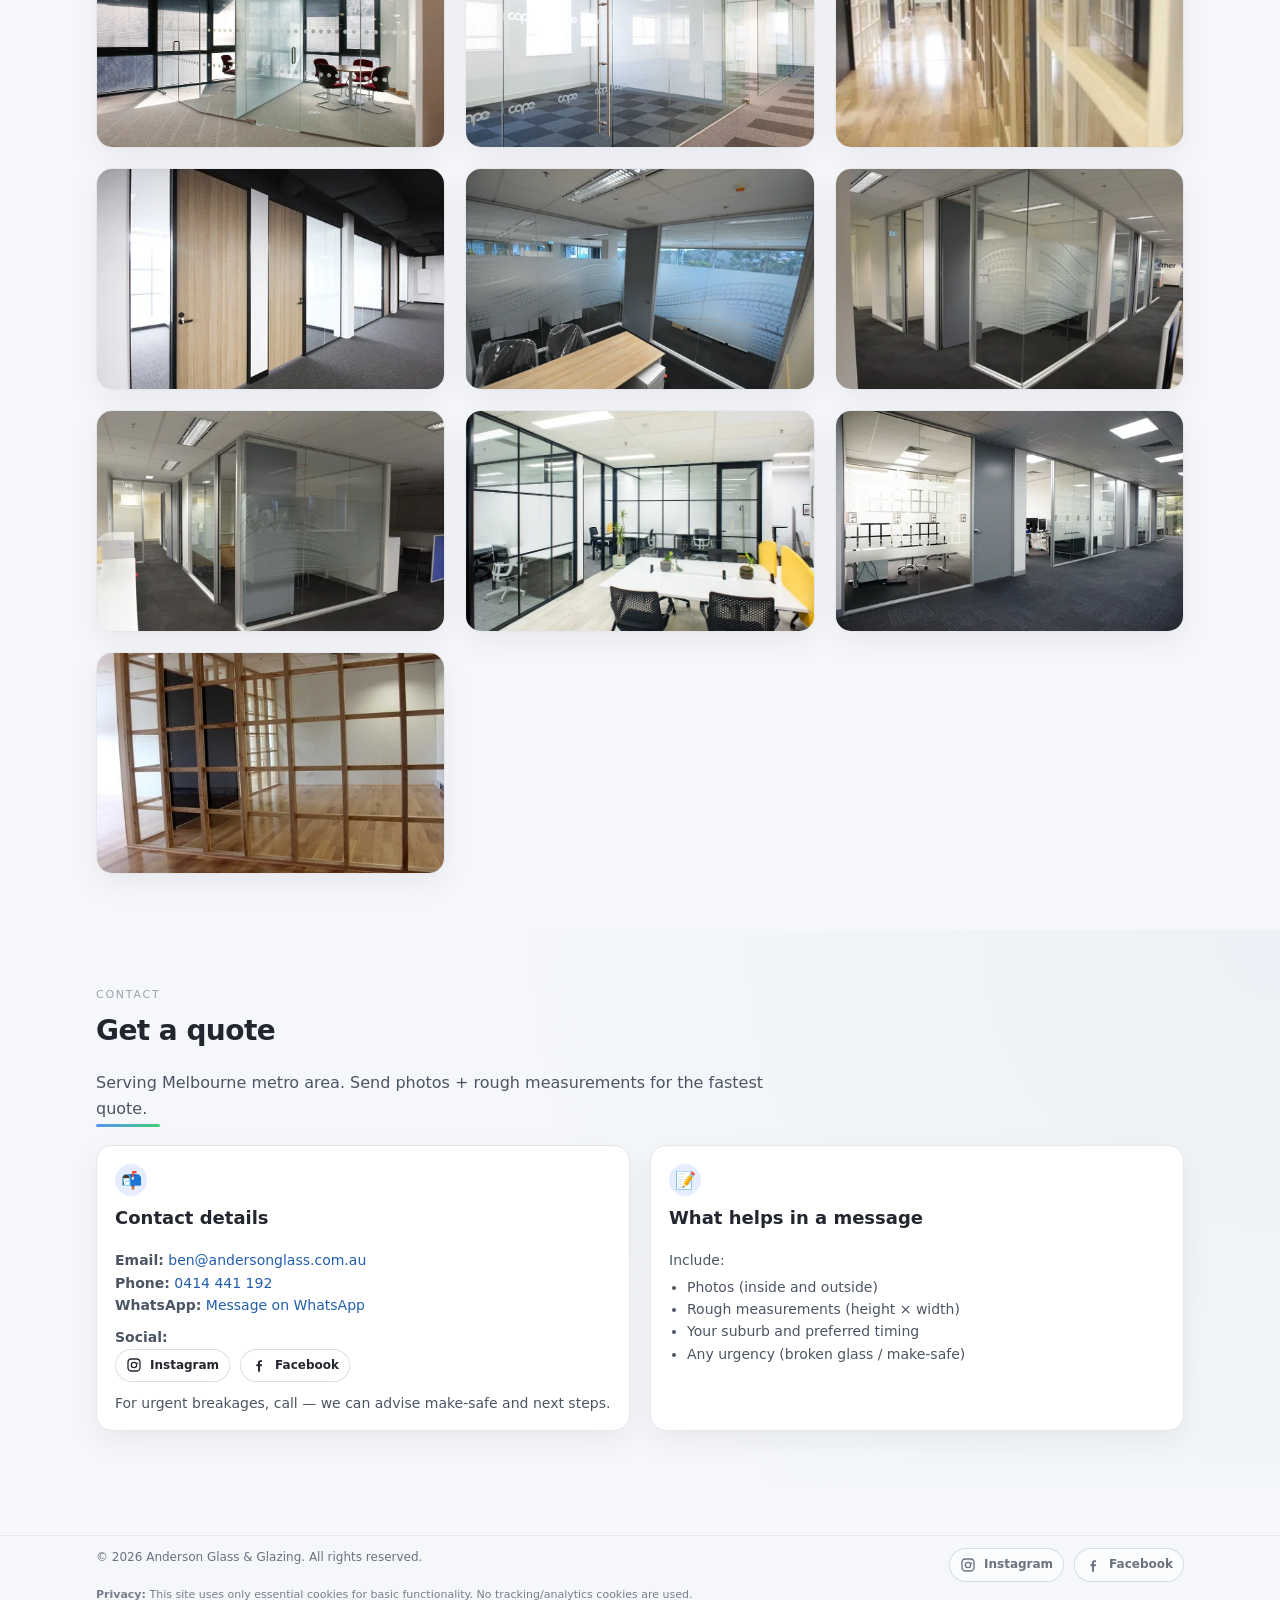
==== commit 5fa2fc1f: "Update index.html" ====
--- a/index.html
+++ b/index.html
@@ -56,7 +56,7 @@
     a:hover { text-decoration: underline; }
     body.dark a { color: #60A5FA; }
 
-    /* ✅ HEADER: light mode blue background + white text */
+    /* HEADER: light mode blue background + white text */
     header {
       position: sticky;
       top: 0;
@@ -131,10 +131,17 @@
     /* Header call-to-action: white pill on blue header */
     .btn-header {
       background: #fff;
-      color: var(--bolt-blue);
+      color: var(--bolt-blue); /* ✅ dark blue number in light mode */
       box-shadow: 0 10px 22px rgba(0,0,0,0.15);
     }
     .btn-header:hover { background: rgba(255,255,255,0.92); transform: translateY(-1px); }
+
+    body.dark .btn-header {
+      background: rgba(255,255,255,0.12);
+      color: #fff; /* readable in dark header */
+      border: 1px solid rgba(255,255,255,0.18);
+      box-shadow: 0 10px 22px rgba(0,0,0,0.35);
+    }
 
     .btn-primary {
       background: var(--bolt-blue);
@@ -182,6 +189,42 @@
       border-color: #1F2937;
       background: #020617;
       color: #E5E7EB;
+    }
+
+    /* Social icons (header) */
+    .social-icons {
+      display: inline-flex;
+      align-items: center;
+      gap: 10px;
+      margin-left: 2px;
+    }
+    .social-icon {
+      width: 36px;
+      height: 36px;
+      border-radius: 999px;
+      display: inline-flex;
+      align-items: center;
+      justify-content: center;
+      border: 1px solid rgba(255,255,255,0.55);
+      background: rgba(255,255,255,0.08);
+      transition: transform 0.12s ease, border-color 0.15s ease, background 0.15s ease;
+    }
+    .social-icon:hover {
+      transform: translateY(-1px);
+      border-color: rgba(255,255,255,0.9);
+      background: rgba(255,255,255,0.14);
+      text-decoration: none;
+    }
+    .social-icon svg {
+      width: 18px;
+      height: 18px;
+      fill: #fff;
+      display: block;
+    }
+
+    body.dark .social-icon {
+      border-color: rgba(148,163,184,0.35);
+      background: rgba(255,255,255,0.06);
     }
 
     main { padding-bottom: 48px; }
@@ -464,6 +507,35 @@
     .footer-row { display:flex; justify-content:space-between; flex-wrap:wrap; gap:12px; margin-bottom:4px; }
     .footer-privacy { font-size:11px; opacity:0.9; }
 
+    /* Footer social icons */
+    .footer-social {
+      display:flex;
+      align-items:center;
+      gap:10px;
+      flex-wrap: wrap;
+    }
+
+    .footer-social a {
+      display:inline-flex;
+      align-items:center;
+      gap:8px;
+      padding:6px 10px;
+      border-radius: 999px;
+      border: 1px solid rgba(148,163,184,0.35);
+      background: rgba(255,255,255,0.6);
+      font-size: 12px;
+      font-weight: 800;
+      color: inherit;
+      text-decoration: none;
+    }
+
+    body.dark .footer-social a {
+      background: rgba(15,23,42,0.65);
+      border-color: rgba(51,65,85,0.9);
+    }
+
+    .footer-social svg { width: 16px; height: 16px; fill: currentColor; }
+
     /* Floating WhatsApp button */
     .whatsapp-float {
       position: fixed;
@@ -614,14 +686,8 @@
       display: block;
     }
 
-    .gallery-meta {
-      padding: 10px 12px;
-      font-size: 13px;
-      color: #4B5563;
-      font-weight: 900;
-    }
-
-    body.dark .gallery-meta { color: #9CA3AF; }
+    /* ✅ removed captions under images */
+    .gallery-meta { display: none; }
 
     /* ===== Lightbox ===== */
     .lightbox { display: none; position: fixed; inset: 0; z-index: 9999; }
@@ -719,7 +785,24 @@
         <a href="#how">How It Works</a>
         <a href="#work">Work</a>
         <a href="#contact">Contact</a>
+
+        <!-- Social icons -->
+        <span class="social-icons">
+          <a class="social-icon" href="https://www.instagram.com/andersonglassglazing/?hl=en" target="_blank" rel="noopener" aria-label="Instagram">
+            <svg viewBox="0 0 24 24" aria-hidden="true">
+              <path d="M7.75 2h8.5C19.43 2 22 4.57 22 7.75v8.5C22 19.43 19.43 22 16.25 22h-8.5C4.57 22 2 19.43 2 16.25v-8.5C2 4.57 4.57 2 7.75 2Zm0 2A3.75 3.75 0 0 0 4 7.75v8.5A3.75 3.75 0 0 0 7.75 20h8.5A3.75 3.75 0 0 0 20 16.25v-8.5A3.75 3.75 0 0 0 16.25 4h-8.5ZM12 7a5 5 0 1 1 0 10 5 5 0 0 1 0-10Zm0 2a3 3 0 1 0 0 6 3 3 0 0 0 0-6Zm5.5-.9a1.1 1.1 0 1 1 0 2.2 1.1 1.1 0 0 1 0-2.2Z"/>
+            </svg>
+          </a>
+
+          <a class="social-icon" href="https://www.facebook.com/AndersonGlassGlazing" target="_blank" rel="noopener" aria-label="Facebook">
+            <svg viewBox="0 0 24 24" aria-hidden="true">
+              <path d="M13.5 22v-8h2.7l.4-3H13.5V9.1c0-.87.24-1.46 1.5-1.46h1.6V5.02c-.28-.04-1.23-.12-2.35-.12-2.33 0-3.93 1.42-3.93 4.03V11H8v3h2.57v8h2.93Z"/>
+            </svg>
+          </a>
+        </span>
+
         <a href="tel:+61414441192" class="btn btn-header">Call: 0414 441 192</a>
+
         <button type="button" class="theme-toggle" id="themeToggle">
           <span id="themeIcon">🌙</span>
           <span id="themeLabel">Dark</span>
@@ -769,6 +852,21 @@
     <div class="mobile-actions">
       <a href="tel:+61414441192" class="btn btn-primary">Call: 0414 441 192</a>
       <a href="https://wa.me/61414441192" class="btn btn-ghost" target="_blank" rel="noopener">WhatsApp</a>
+
+      <div class="footer-social" style="margin-top:6px;">
+        <a href="https://www.instagram.com/andersonglassglazing/?hl=en" target="_blank" rel="noopener" aria-label="Instagram">
+          <svg viewBox="0 0 24 24" aria-hidden="true">
+            <path d="M7.75 2h8.5C19.43 2 22 4.57 22 7.75v8.5C22 19.43 19.43 22 16.25 22h-8.5C4.57 22 2 19.43 2 16.25v-8.5C2 4.57 4.57 2 7.75 2Zm0 2A3.75 3.75 0 0 0 4 7.75v8.5A3.75 3.75 0 0 0 7.75 20h8.5A3.75 3.75 0 0 0 20 16.25v-8.5A3.75 3.75 0 0 0 16.25 4h-8.5ZM12 7a5 5 0 1 1 0 10 5 5 0 0 1 0-10Zm0 2a3 3 0 1 0 0 6 3 3 0 0 0 0-6Zm5.5-.9a1.1 1.1 0 1 1 0 2.2 1.1 1.1 0 0 1 0-2.2Z"/>
+          </svg>
+          Instagram
+        </a>
+        <a href="https://www.facebook.com/AndersonGlassGlazing" target="_blank" rel="noopener" aria-label="Facebook">
+          <svg viewBox="0 0 24 24" aria-hidden="true">
+            <path d="M13.5 22v-8h2.7l.4-3H13.5V9.1c0-.87.24-1.46 1.5-1.46h1.6V5.02c-.28-.04-1.23-.12-2.35-.12-2.33 0-3.93 1.42-3.93 4.03V11H8v3h2.57v8h2.93Z"/>
+          </svg>
+          Facebook
+        </a>
+      </div>
     </div>
   </div>
 </div>
@@ -1076,7 +1174,7 @@
         <h2>Get a quote</h2>
         <div class="section-underline"></div>
         <p>
-          Serving Melbourne and surrounding suburbs. Send photos + rough measurements for the fastest quote.
+          Serving Melbourne metro area. Send photos + rough measurements for the fastest quote.
         </p>
       </div>
 
@@ -1087,7 +1185,24 @@
           <p><strong>Email:</strong> <a href="mailto:ben@andersonglass.com.au">ben@andersonglass.com.au</a></p>
           <p><strong>Phone:</strong> <a href="tel:+61414441192">0414 441 192</a></p>
           <p><strong>WhatsApp:</strong> <a href="https://wa.me/61414441192" target="_blank" rel="noopener">Message on WhatsApp</a></p>
-          <p>For urgent breakages, call — we can advise make-safe and next steps.</p>
+
+          <p style="margin-top:10px;"><strong>Social:</strong></p>
+          <div class="footer-social">
+            <a href="https://www.instagram.com/andersonglassglazing/?hl=en" target="_blank" rel="noopener" aria-label="Instagram">
+              <svg viewBox="0 0 24 24" aria-hidden="true">
+                <path d="M7.75 2h8.5C19.43 2 22 4.57 22 7.75v8.5C22 19.43 19.43 22 16.25 22h-8.5C4.57 22 2 19.43 2 16.25v-8.5C2 4.57 4.57 2 7.75 2Zm0 2A3.75 3.75 0 0 0 4 7.75v8.5A3.75 3.75 0 0 0 7.75 20h8.5A3.75 3.75 0 0 0 20 16.25v-8.5A3.75 3.75 0 0 0 16.25 4h-8.5ZM12 7a5 5 0 1 1 0 10 5 5 0 0 1 0-10Zm0 2a3 3 0 1 0 0 6 3 3 0 0 0 0-6Zm5.5-.9a1.1 1.1 0 1 1 0 2.2 1.1 1.1 0 0 1 0-2.2Z"/>
+              </svg>
+              Instagram
+            </a>
+            <a href="https://www.facebook.com/AndersonGlassGlazing" target="_blank" rel="noopener" aria-label="Facebook">
+              <svg viewBox="0 0 24 24" aria-hidden="true">
+                <path d="M13.5 22v-8h2.7l.4-3H13.5V9.1c0-.87.24-1.46 1.5-1.46h1.6V5.02c-.28-.04-1.23-.12-2.35-.12-2.33 0-3.93 1.42-3.93 4.03V11H8v3h2.57v8h2.93Z"/>
+              </svg>
+              Facebook
+            </a>
+          </div>
+
+          <p style="margin-top:10px;">For urgent breakages, call — we can advise make-safe and next steps.</p>
         </div>
 
         <div class="card">
@@ -1110,8 +1225,23 @@
   <div class="container">
     <div class="footer-row">
       <div>© <span id="year"></span> Anderson Glass & Glazing. All rights reserved.</div>
-      <div>Melbourne, VIC</div>
+
+      <div class="footer-social">
+        <a href="https://www.instagram.com/andersonglassglazing/?hl=en" target="_blank" rel="noopener" aria-label="Instagram">
+          <svg viewBox="0 0 24 24" aria-hidden="true">
+            <path d="M7.75 2h8.5C19.43 2 22 4.57 22 7.75v8.5C22 19.43 19.43 22 16.25 22h-8.5C4.57 22 2 19.43 2 16.25v-8.5C2 4.57 4.57 2 7.75 2Zm0 2A3.75 3.75 0 0 0 4 7.75v8.5A3.75 3.75 0 0 0 7.75 20h8.5A3.75 3.75 0 0 0 20 16.25v-8.5A3.75 3.75 0 0 0 16.25 4h-8.5ZM12 7a5 5 0 1 1 0 10 5 5 0 0 1 0-10Zm0 2a3 3 0 1 0 0 6 3 3 0 0 0 0-6Zm5.5-.9a1.1 1.1 0 1 1 0 2.2 1.1 1.1 0 0 1 0-2.2Z"/>
+          </svg>
+          Instagram
+        </a>
+        <a href="https://www.facebook.com/AndersonGlassGlazing" target="_blank" rel="noopener" aria-label="Facebook">
+          <svg viewBox="0 0 24 24" aria-hidden="true">
+            <path d="M13.5 22v-8h2.7l.4-3H13.5V9.1c0-.87.24-1.46 1.5-1.46h1.6V5.02c-.28-.04-1.23-.12-2.35-.12-2.33 0-3.93 1.42-3.93 4.03V11H8v3h2.57v8h2.93Z"/>
+          </svg>
+          Facebook
+        </a>
+      </div>
     </div>
+
     <div class="footer-privacy">
       <strong>Privacy:</strong> This site uses only essential cookies for basic functionality. No tracking/analytics cookies are used.
     </div>
@@ -1127,7 +1257,7 @@
   // Year in footer
   document.getElementById('year').textContent = new Date().getFullYear();
 
-  // ===== Mobile drawer menu =====
+  // Mobile drawer menu
   (function () {
     const drawer = document.getElementById('mobileDrawer');
     const hamburger = document.getElementById('hamburgerBtn');
@@ -1162,7 +1292,7 @@
     });
   })();
 
-  // ===== Theme toggle (desktop + mobile in sync) =====
+  // Theme toggle (desktop + mobile in sync)
   (function() {
     const body = document.body;
 
@@ -1201,7 +1331,7 @@
     if (btnMobile) btnMobile.addEventListener('click', toggleTheme);
   })();
 
-  // ===== Gallery lightbox =====
+  // Gallery lightbox
   (function () {
     const lb = document.getElementById("lightbox");
     const lbImg = document.getElementById("lightboxImg");
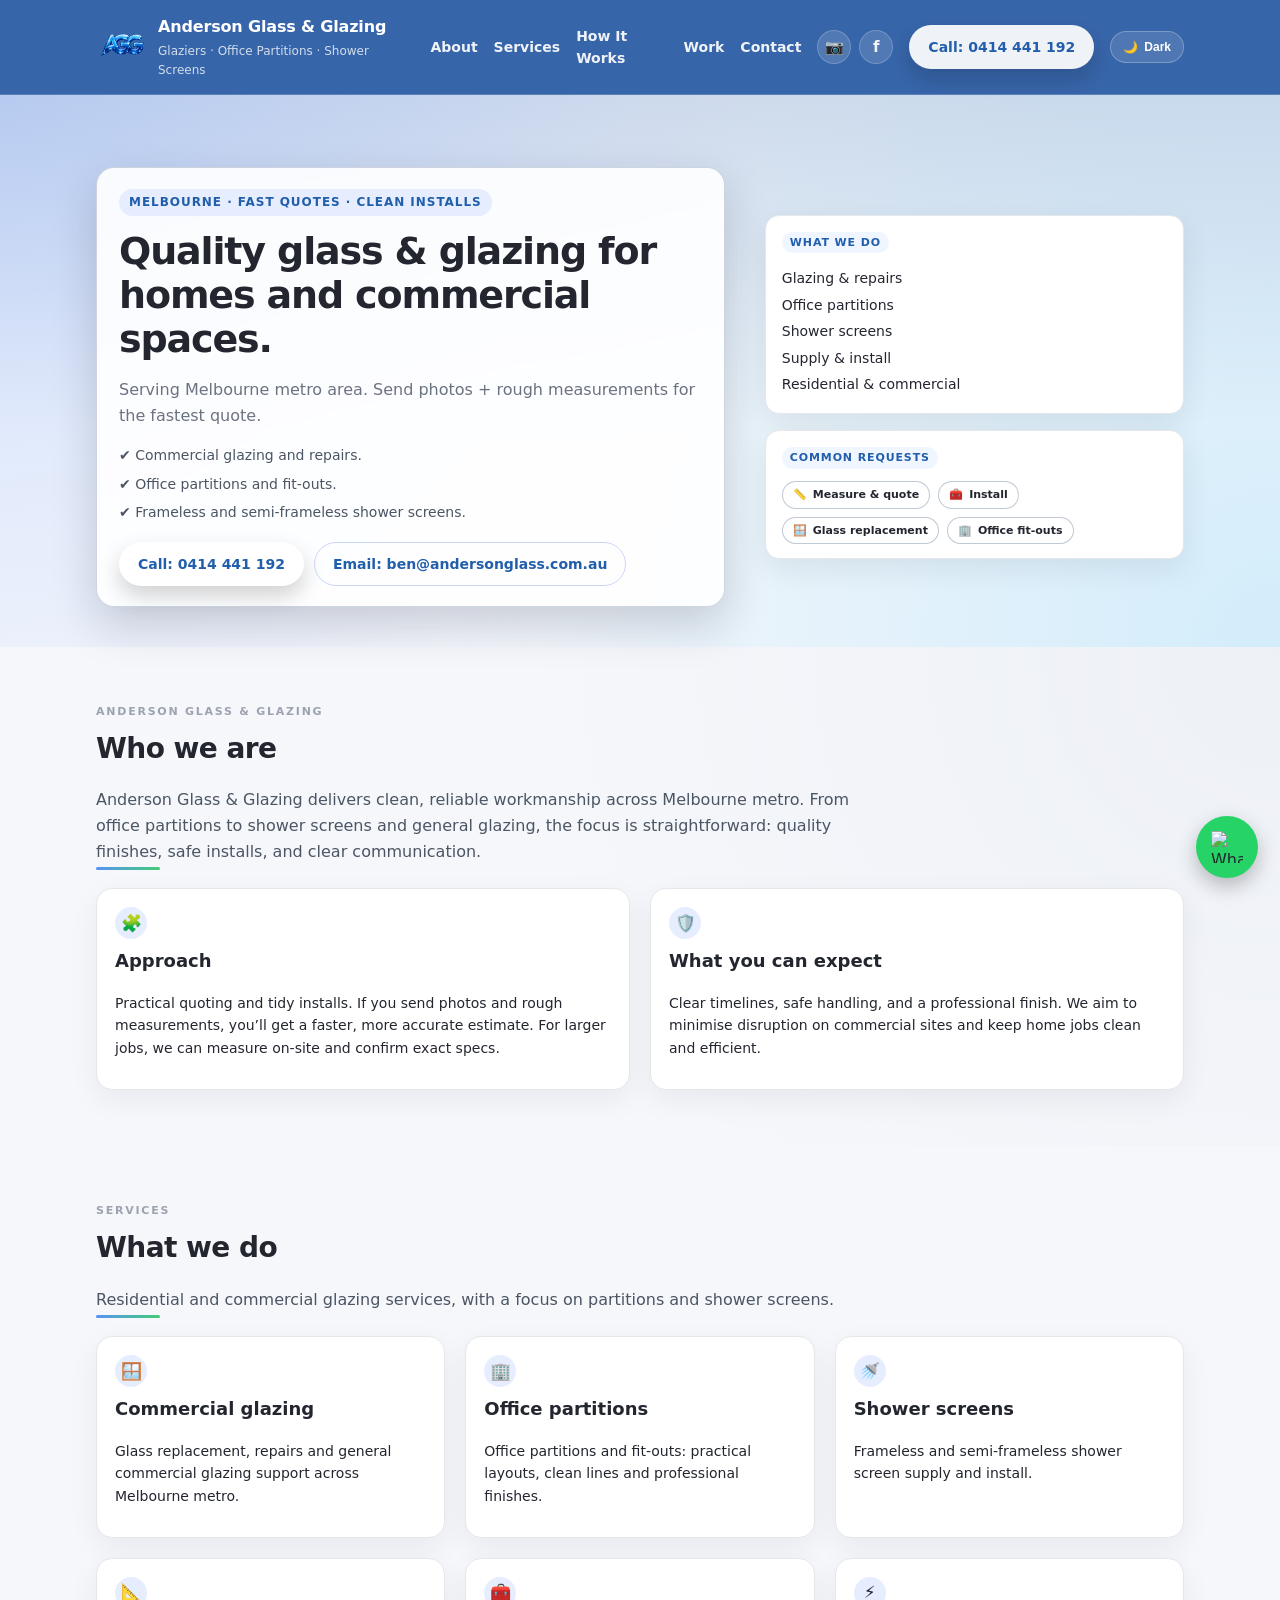
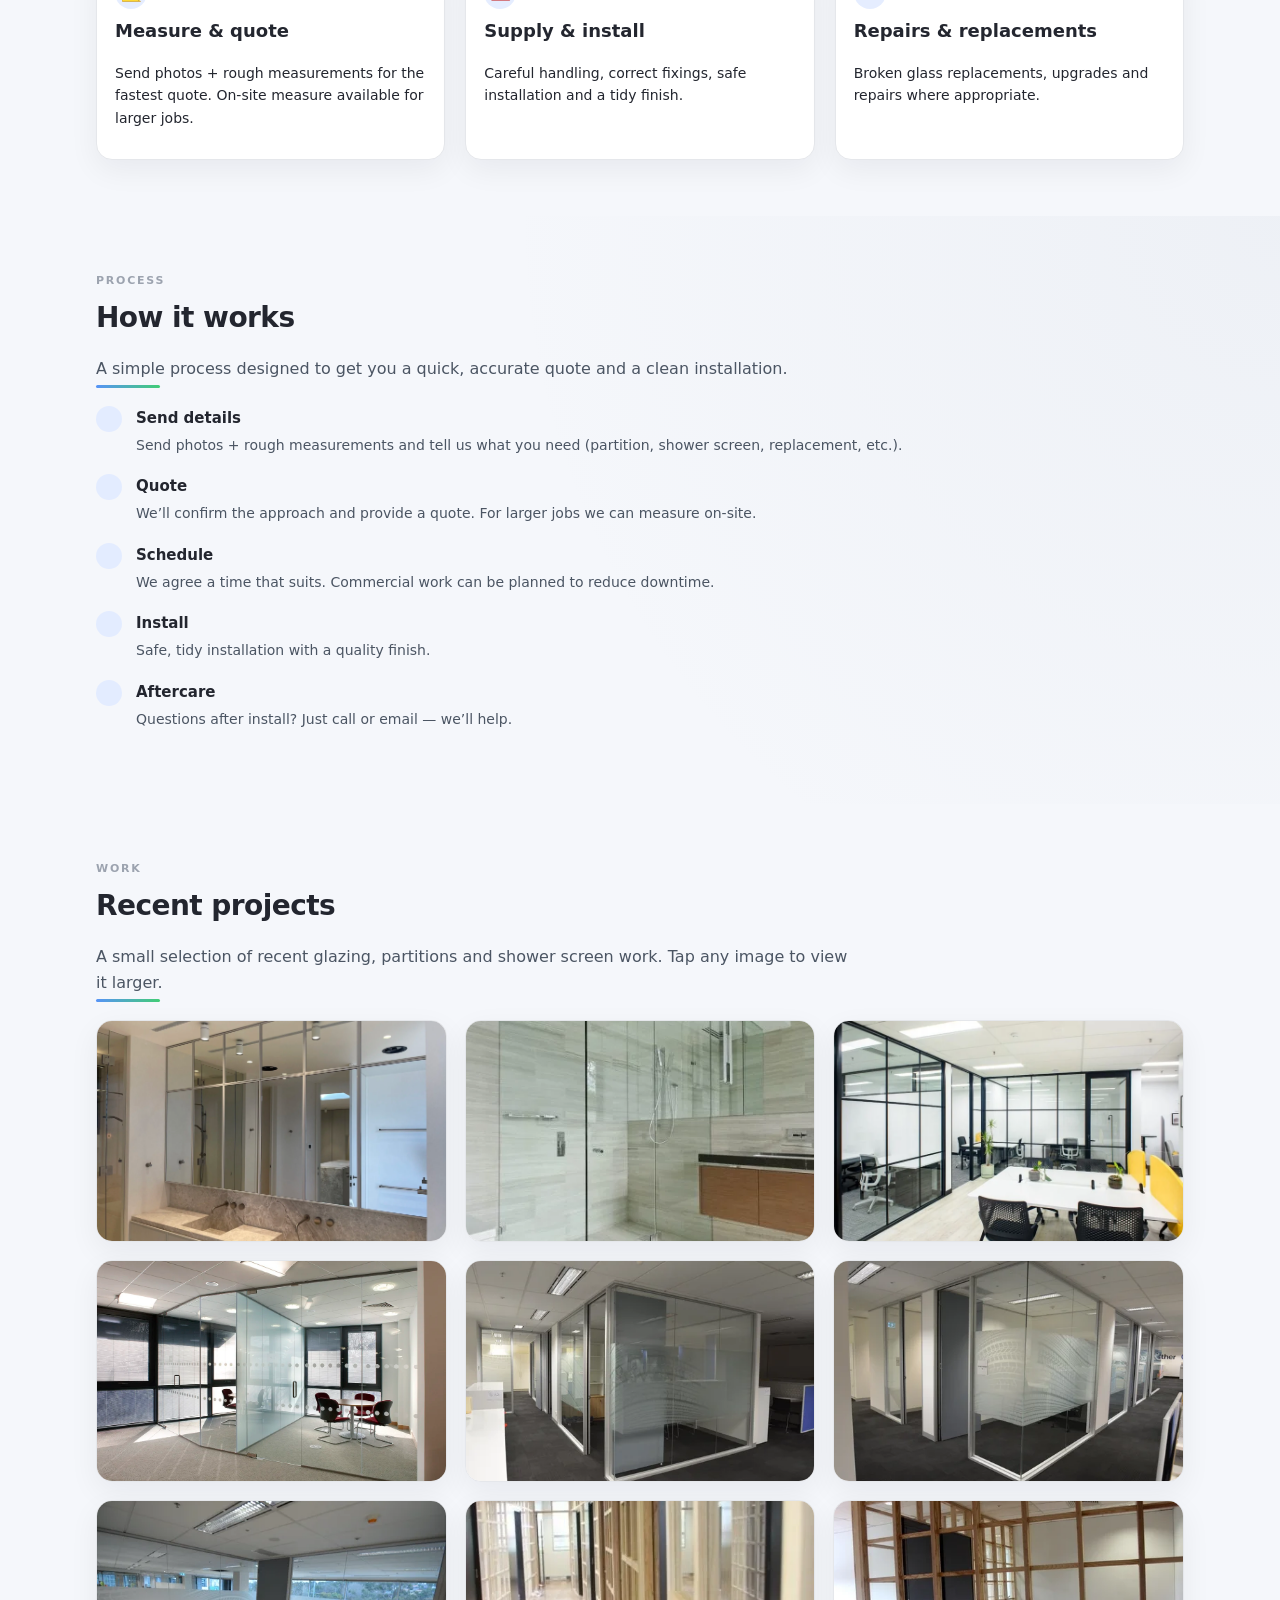
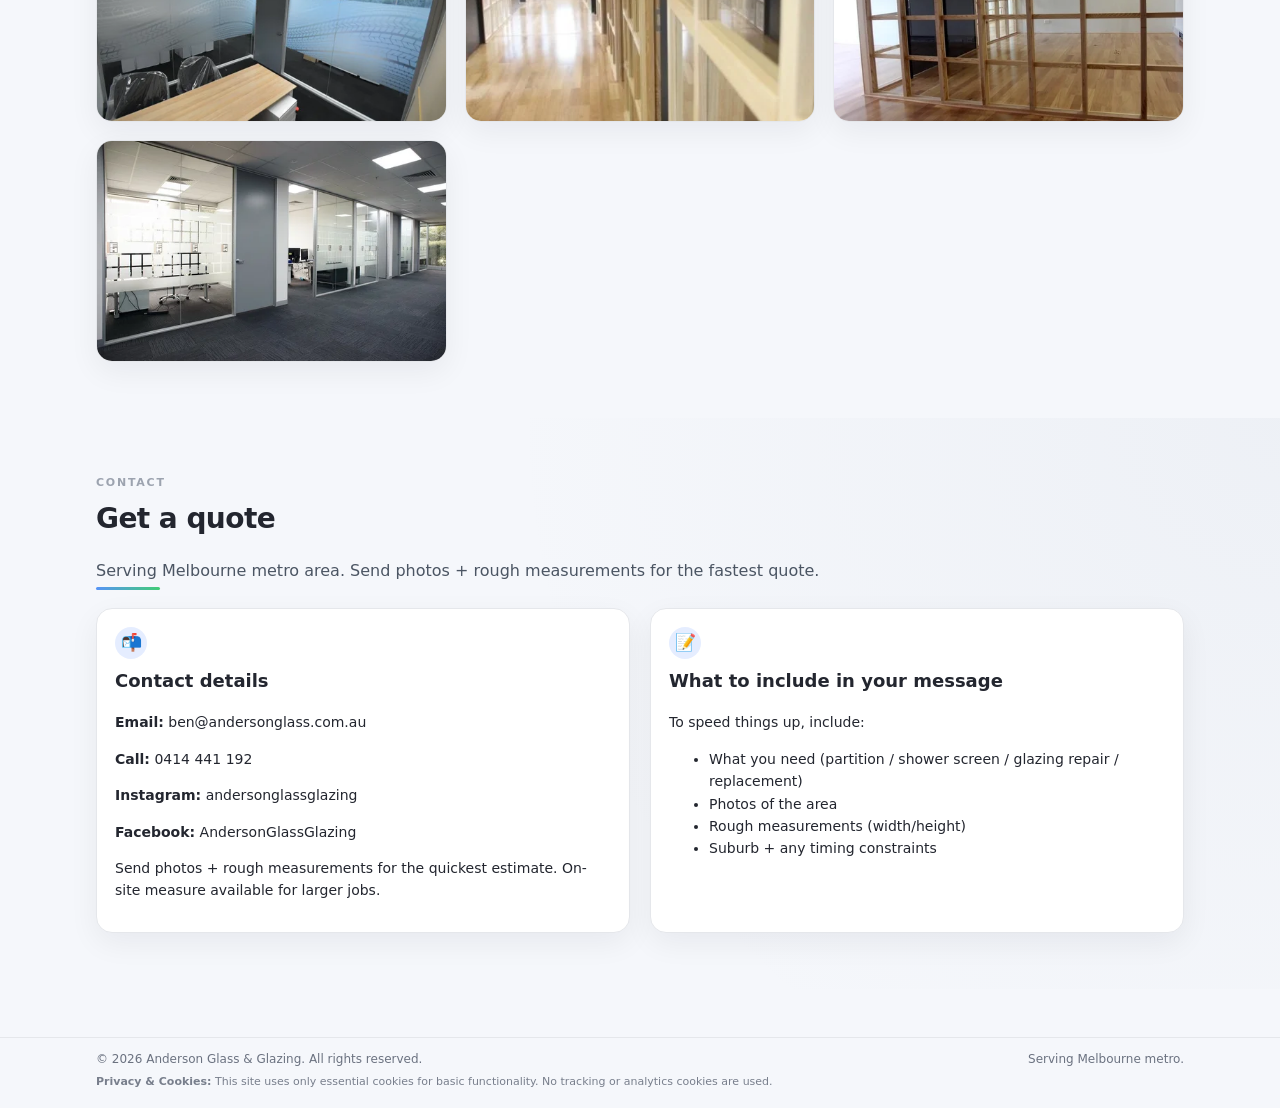
==== commit d987ec69: "Update index.html" ====
--- a/index.html
+++ b/index.html
@@ -2,9 +2,9 @@
 <html lang="en">
 <head>
   <meta charset="UTF-8">
-  <title>Anderson Glass & Glazing – Melbourne Glaziers</title>
+  <title>Anderson Glass & Glazing – Melbourne</title>
   <meta name="viewport" content="width=device-width, initial-scale=1">
-  <meta name="description" content="Anderson Glass & Glazing provides glass replacement, office partitions, shower screens, splashbacks, mirrors and emergency make-safe across Melbourne. Fast, clean work and straight pricing.">
+  <meta name="description" content="Anderson Glass & Glazing – Glaziers, office partitions and frameless shower screens across Melbourne metro. Send photos + rough measurements for the fastest quote.">
 
   <!-- Favicons (in /assets) -->
   <link rel="icon" href="assets/favicon.ico" sizes="any">
@@ -13,8 +13,8 @@
   <link rel="apple-touch-icon" sizes="180x180" href="assets/apple-touch-icon.png">
 
   <!-- Social preview -->
-  <meta property="og:title" content="Anderson Glass & Glazing – Melbourne Glaziers">
-  <meta property="og:description" content="Glass replacement, office partitions, shower screens, splashbacks, mirrors and emergency make-safe across Melbourne.">
+  <meta property="og:title" content="Anderson Glass & Glazing – Melbourne">
+  <meta property="og:description" content="Glaziers · Office Partitions · Shower Screens. Serving Melbourne metro. Fast quotes via photos + rough measurements.">
   <meta property="og:image" content="assets/logo.png">
   <meta property="og:type" content="website">
 
@@ -30,11 +30,13 @@
       --bg-dark: #020617;
       --card-bg-dark: #020617;
       --border-dark: #1E293B;
+
+      --header-blue: #2F5FA6;
+      --header-blue-dark: #020617;
     }
 
     * { box-sizing: border-box; }
 
-    /* FIX: anchor links + sticky header offset */
     html { scroll-padding-top: 120px; }
     section[id] { scroll-margin-top: 120px; }
 
@@ -46,29 +48,25 @@
       line-height: 1.6;
       transition: background 0.25s ease, color 0.25s ease;
     }
-
     body.dark {
       background: var(--bg-dark);
       color: var(--bolt-dark-text);
     }
 
-    a { color: var(--bolt-blue); text-decoration: none; }
+    a { color: inherit; text-decoration: none; }
     a:hover { text-decoration: underline; }
-    body.dark a { color: #60A5FA; }
-
-    /* HEADER: light mode blue background + white text */
+
     header {
       position: sticky;
       top: 0;
       z-index: 50;
-      background: var(--bolt-blue);
-      border-bottom: 1px solid rgba(255,255,255,0.14);
+      background: rgba(47,95,166,0.96);
+      backdrop-filter: blur(6px);
+      border-bottom: 1px solid rgba(255,255,255,0.18);
       transition: background 0.25s ease, border-color 0.25s ease;
     }
-
     body.dark header {
       background: rgba(2,6,23,0.96);
-      backdrop-filter: blur(6px);
       border-color: #1F2937;
     }
 
@@ -82,36 +80,51 @@
       display: flex;
       align-items: center;
       justify-content: space-between;
-      padding: 12px 0;
+      padding: 14px 0;
+      gap: 16px;
     }
 
     .nav-left {
       display: flex;
       align-items: center;
       gap: 12px;
+      min-width: 240px;
+    }
+
+    .logo-wrap {
+      display: flex;
+      align-items: center;
+      gap: 10px;
+    }
+    .logo-wrap img {
+      height: 52px;
+      display: block;
+    }
+
+    .brand-name {
       color: #fff;
-    }
-
-    .logo-wrap { display: flex; align-items: center; }
-    .logo-wrap img {
-      height: 64px;
-      width: auto;
-      display: block;
-    }
-
-    .nav-left .muted { color: rgba(255,255,255,0.9); }
+      font-weight: 800;
+      letter-spacing: -0.01em;
+    }
+    .brand-sub {
+      color: rgba(255,255,255,0.78);
+      font-size: 12px;
+      margin-top: 2px;
+    }
 
     .nav-links {
       display: flex;
       gap: 16px;
       align-items: center;
       font-size: 14px;
-    }
-
+      color: #fff;
+    }
     .nav-links a {
       color: #fff;
-      font-weight: 700;
-    }
+      font-weight: 600;
+      opacity: 0.92;
+    }
+    .nav-links a:hover { opacity: 1; text-decoration: none; }
 
     .btn {
       display: inline-flex;
@@ -121,117 +134,146 @@
       border-radius: 999px;
       border: none;
       font-size: 14px;
-      font-weight: 800;
+      font-weight: 700;
       cursor: pointer;
       text-decoration: none;
       transition: background 0.15s ease, transform 0.1s ease, box-shadow 0.15s ease;
       white-space: nowrap;
     }
 
-    /* Header call-to-action: white pill on blue header */
-    .btn-header {
-      background: #fff;
-      color: var(--bolt-blue); /* ✅ dark blue number in light mode */
-      box-shadow: 0 10px 22px rgba(0,0,0,0.15);
-    }
-    .btn-header:hover { background: rgba(255,255,255,0.92); transform: translateY(-1px); }
-
-    body.dark .btn-header {
-      background: rgba(255,255,255,0.12);
-      color: #fff; /* readable in dark header */
-      border: 1px solid rgba(255,255,255,0.18);
-      box-shadow: 0 10px 22px rgba(0,0,0,0.35);
-    }
-
     .btn-primary {
-      background: var(--bolt-blue);
-      color: #fff;
-      box-shadow: 0 8px 18px rgba(33,94,171,0.25);
-    }
-
+      background: #ffffff;
+      color: var(--bolt-blue);
+      box-shadow: 0 10px 22px rgba(0,0,0,0.18);
+      border: 1px solid rgba(255,255,255,0.45);
+    }
     .btn-primary:hover {
-      background: var(--accent);
+      background: rgba(255,255,255,0.92);
       transform: translateY(-1px);
-      box-shadow: 0 12px 24px rgba(61,139,255,0.3);
-    }
-
-    body.dark .btn-primary { box-shadow: 0 8px 18px rgba(15,23,42,0.8); }
-
-    .btn-ghost {
-      background: transparent;
-      color: var(--bolt-blue);
-      border: 1px solid #CBD5F5;
-    }
-    .btn-ghost:hover { background: #E3ECFF; }
-
-    body.dark .btn-ghost {
-      color: #E5E7EB;
-      border-color: #1F2937;
-    }
-
-    /* Theme toggle (header: white outline in light mode) */
+      box-shadow: 0 14px 28px rgba(0,0,0,0.22);
+    }
+
+    /* IMPORTANT FIX: ensure phone pill text is visible in LIGHT mode */
+    body:not(.dark) .btn-primary {
+      color: var(--bolt-blue) !important;
+    }
+
+    /* Dark mode: phone pill text becomes white */
+    body.dark .btn-primary {
+      background: rgba(255,255,255,0.14);
+      color: #ffffff !important;
+      border-color: rgba(255,255,255,0.18);
+      box-shadow: 0 12px 34px rgba(0,0,0,0.55);
+    }
+
     .theme-toggle {
       border-radius: 999px;
-      border: 1px solid rgba(255,255,255,0.65);
-      padding: 6px 12px;
+      border: 1px solid rgba(255,255,255,0.25);
+      padding: 8px 12px;
       font-size: 12px;
       display: inline-flex;
       align-items: center;
       gap: 6px;
-      background: transparent;
+      background: rgba(255,255,255,0.12);
       cursor: pointer;
       color: #fff;
-      font-weight: 800;
-    }
-    .theme-toggle:hover { border-color: rgba(255,255,255,0.9); }
-
+      font-weight: 700;
+    }
     body.dark .theme-toggle {
-      border-color: #1F2937;
-      background: #020617;
-      color: #E5E7EB;
-    }
-
-    /* Social icons (header) */
-    .social-icons {
+      border-color: rgba(255,255,255,0.18);
+      background: rgba(255,255,255,0.10);
+    }
+
+    /* Social icons (simple circles) */
+    .social {
       display: inline-flex;
-      align-items: center;
-      gap: 10px;
-      margin-left: 2px;
-    }
-    .social-icon {
-      width: 36px;
-      height: 36px;
+      gap: 8px;
+      align-items: center;
+    }
+    .social a {
+      width: 34px;
+      height: 34px;
       border-radius: 999px;
       display: inline-flex;
       align-items: center;
       justify-content: center;
-      border: 1px solid rgba(255,255,255,0.55);
-      background: rgba(255,255,255,0.08);
-      transition: transform 0.12s ease, border-color 0.15s ease, background 0.15s ease;
-    }
-    .social-icon:hover {
+      background: rgba(255,255,255,0.14);
+      border: 1px solid rgba(255,255,255,0.22);
+      color: #fff;
+      font-size: 15px;
+      text-decoration: none;
+      transition: transform 0.12s ease, background 0.12s ease;
+    }
+    .social a:hover {
       transform: translateY(-1px);
-      border-color: rgba(255,255,255,0.9);
-      background: rgba(255,255,255,0.14);
+      background: rgba(255,255,255,0.18);
+    }
+
+    /* Mobile menu button */
+    .hamburger {
+      display: none;
+      width: 42px;
+      height: 42px;
+      border-radius: 12px;
+      border: 1px solid rgba(255,255,255,0.22);
+      background: rgba(255,255,255,0.12);
+      color: #fff;
+      cursor: pointer;
+      align-items: center;
+      justify-content: center;
+      font-size: 18px;
+      font-weight: 900;
+    }
+
+    .mobile-drawer {
+      display: none;
+      border-top: 1px solid rgba(255,255,255,0.14);
+      padding: 12px 0 14px;
+    }
+    body.dark .mobile-drawer {
+      border-top-color: #1F2937;
+    }
+
+    .mobile-links {
+      display: grid;
+      gap: 10px;
+      padding: 10px 0 6px;
+    }
+
+    .mobile-links a {
+      display: flex;
+      align-items: center;
+      justify-content: space-between;
+      padding: 12px 14px;
+      border-radius: 14px;
+      background: rgba(255,255,255,0.10);
+      border: 1px solid rgba(255,255,255,0.16);
+      color: #fff;
       text-decoration: none;
-    }
-    .social-icon svg {
-      width: 18px;
-      height: 18px;
-      fill: #fff;
-      display: block;
-    }
-
-    body.dark .social-icon {
-      border-color: rgba(148,163,184,0.35);
-      background: rgba(255,255,255,0.06);
+      font-weight: 700;
+    }
+
+    .mobile-actions {
+      display: flex;
+      flex-wrap: wrap;
+      gap: 10px;
+      align-items: center;
+      padding-top: 10px;
     }
 
     main { padding-bottom: 48px; }
     section { padding: 56px 0; }
 
-    h1, h2, h3 { margin: 0 0 16px; color: inherit; }
-    h1 { font-size: 38px; line-height: 1.15; letter-spacing: -0.03em; }
+    h1, h2, h3 {
+      margin: 0 0 16px;
+      color: inherit;
+    }
+
+    h1 {
+      font-size: 38px;
+      line-height: 1.15;
+      letter-spacing: -0.03em;
+    }
     h2 { font-size: 28px; letter-spacing: -0.02em; }
     h3 { font-size: 18px; }
 
@@ -244,63 +286,15 @@
       background:
         radial-gradient(circle at top left, rgba(102,153,255,0.25), transparent 55%),
         radial-gradient(circle at bottom right, rgba(56,189,248,0.18), transparent 60%),
+        linear-gradient(180deg, rgba(47,95,166,0.18), transparent 60%),
         var(--bg-soft);
     }
-
     body.dark .hero {
       background:
         radial-gradient(circle at top left, rgba(59,130,246,0.25), transparent 55%),
         radial-gradient(circle at bottom right, rgba(45,212,191,0.18), transparent 60%),
+        linear-gradient(180deg, rgba(59,130,246,0.10), transparent 60%),
         var(--bg-dark);
-    }
-
-    body.dark .hero-card-shell h1 {
-      text-shadow:
-        0 0 18px rgba(59,130,246,0.6),
-        0 0 40px rgba(34,197,94,0.35);
-    }
-
-    .scroll-down-wrapper { margin-top: 26px; display: flex; justify-content: center; }
-
-    .scroll-down {
-      display: inline-flex;
-      align-items: center;
-      justify-content: center;
-      width: 34px;
-      height: 58px;
-      border-radius: 999px;
-      border: 1.5px solid rgba(148,163,184,0.9);
-      text-decoration: none;
-      position: relative;
-      overflow: hidden;
-      opacity: 0.8;
-      transition: opacity 0.2s ease, transform 0.2s ease, border-color 0.2s ease;
-    }
-
-    .scroll-down:hover { opacity: 1; transform: translateY(2px); border-color: rgba(59,130,246,0.9); }
-
-    .scroll-down-arrow {
-      width: 6px;
-      height: 6px;
-      border-left: 2px solid rgba(15,23,42,0.9);
-      border-bottom: 2px solid rgba(15,23,42,0.9);
-      transform: rotate(-45deg);
-      position: absolute;
-      top: 16px;
-      animation: scrollArrow 1.4s infinite ease-in-out;
-    }
-
-    body.dark .scroll-down { border-color: rgba(51,65,85,0.9); }
-    body.dark .scroll-down-arrow {
-      border-left-color: rgba(226,232,240,0.95);
-      border-bottom-color: rgba(226,232,240,0.95);
-    }
-
-    @keyframes scrollArrow {
-      0% { transform: translateY(0) rotate(-45deg); opacity: 0.2; }
-      40% { opacity: 1; }
-      80% { transform: translateY(14px) rotate(-45deg); opacity: 0; }
-      100% { opacity: 0; transform: translateY(0) rotate(-45deg); }
     }
 
     .hero-inner {
@@ -311,17 +305,16 @@
     }
 
     .hero-card-shell {
-      background: rgba(255,255,255,0.9);
+      background: rgba(255,255,255,0.90);
       border-radius: 18px;
       padding: 20px 22px;
       box-shadow: 0 18px 45px rgba(15,23,42,0.18);
       border: 1px solid rgba(148,163,184,0.45);
       backdrop-filter: blur(10px);
     }
-
     body.dark .hero-card-shell {
-      background: rgba(15,23,42,0.9);
-      border-color: rgba(30,64,175,0.9);
+      background: rgba(15,23,42,0.90);
+      border-color: rgba(30,64,175,0.65);
       box-shadow: 0 24px 55px rgba(0,0,0,0.85);
     }
 
@@ -339,11 +332,16 @@
       text-transform: uppercase;
       letter-spacing: 0.08em;
     }
-
-    body.dark .hero-tag { background: rgba(15,23,42,0.9); color: #93C5FD; }
-
-    .hero-points { margin: 16px 0 10px; padding: 0; list-style: none; }
-
+    body.dark .hero-tag {
+      background: rgba(15,23,42,0.9);
+      color: #93C5FD;
+    }
+
+    .hero-points {
+      margin: 16px 0 10px;
+      padding: 0;
+      list-style: none;
+    }
     .hero-points li {
       display: flex;
       align-items: flex-start;
@@ -354,7 +352,24 @@
     }
     body.dark .hero-points li { color: #9CA3AF; }
 
-    .hero-actions { display: flex; flex-wrap: wrap; gap: 10px; margin-top: 18px; }
+    .hero-actions {
+      display: flex;
+      flex-wrap: wrap;
+      gap: 10px;
+      margin-top: 18px;
+    }
+
+    .btn-ghost {
+      background: transparent;
+      color: var(--bolt-blue);
+      border: 1px solid #CBD5F5;
+    }
+    .btn-ghost:hover { background: #E3ECFF; }
+    body.dark .btn-ghost {
+      color: #E5E7EB;
+      border-color: #1F2937;
+      background: rgba(255,255,255,0.06);
+    }
 
     .hero-side { display: flex; flex-direction: column; gap: 16px; }
 
@@ -364,19 +379,32 @@
       padding: 14px 16px;
       box-shadow: 0 10px 30px rgba(15,23,42,0.08);
       font-size: 14px;
+      border: 1px solid #E5E7EB;
       transition: background 0.25s ease, border-color 0.25s ease, box-shadow 0.25s ease;
-      border: 1px solid #E5E7EB;
-    }
-
+    }
     body.dark .hero-card {
       background: #020617;
       border-color: var(--border-dark);
       box-shadow: 0 12px 40px rgba(0,0,0,0.7);
     }
 
-    .hero-card ul { list-style: none; padding: 0; margin: 8px 0 0; }
-    .hero-card li { margin-bottom: 4px; color: #4B5563; }
-    body.dark .hero-card li { color: #9CA3AF; }
+    .badge {
+      display: inline-flex;
+      align-items: center;
+      padding: 2px 8px;
+      border-radius: 999px;
+      background: #EFF6FF;
+      color: var(--bolt-blue);
+      font-size: 11px;
+      text-transform: uppercase;
+      letter-spacing: 0.08em;
+      margin-bottom: 6px;
+      font-weight: 800;
+    }
+    body.dark .badge {
+      background: #0F172A;
+      color: #93C5FD;
+    }
 
     .stack-row { display:flex; flex-wrap:wrap; gap:8px; margin-top:6px; }
     .stack-pill {
@@ -390,15 +418,29 @@
       font-size:11px;
       font-weight:800;
     }
-    .stack-pill span { font-size:13px; }
-    body.dark .stack-pill { background:rgba(15,23,42,0.95); border-color:rgba(51,65,85,0.9); }
-
-    /* Cards & grids */
-    .section-alt { background: radial-gradient(circle at top right, rgba(148,163,184,0.08), transparent 55%); }
-    body.dark .section-alt { background: radial-gradient(circle at top right, rgba(30,64,175,0.3), transparent 55%); }
-
-    .grid-3 { display: grid; grid-template-columns: repeat(3, minmax(0, 1fr)); gap: 20px; }
-    .grid-2 { display: grid; grid-template-columns: repeat(2, minmax(0, 1fr)); gap: 20px; }
+    body.dark .stack-pill {
+      background:rgba(15,23,42,0.95);
+      border-color:rgba(51,65,85,0.9);
+    }
+
+    /* Section style */
+    .section-alt {
+      background: radial-gradient(circle at top right, rgba(148,163,184,0.08), transparent 55%);
+    }
+    body.dark .section-alt {
+      background: radial-gradient(circle at top right, rgba(30,64,175,0.25), transparent 55%);
+    }
+
+    .grid-3 {
+      display: grid;
+      grid-template-columns: repeat(3, minmax(0, 1fr));
+      gap: 20px;
+    }
+    .grid-2 {
+      display: grid;
+      grid-template-columns: repeat(2, minmax(0, 1fr));
+      gap: 20px;
+    }
 
     .card {
       background: var(--card-bg);
@@ -411,18 +453,20 @@
       position:relative;
       overflow:hidden;
     }
-
     .card:hover {
       transform: translateY(-2px);
       box-shadow: 0 16px 40px rgba(15,23,42,0.12);
       border-color: rgba(148,163,184,0.9);
     }
-
-    .card p { margin: 0; color: #4B5563; }
-
-    body.dark .card { background: var(--card-bg-dark); border-color: var(--border-dark); box-shadow: 0 10px 40px rgba(0,0,0,0.6); }
-    body.dark .card:hover { border-color:#334155; box-shadow:0 20px 60px rgba(0,0,0,0.9); }
-    body.dark .card p { color: #9CA3AF; }
+    body.dark .card {
+      background: var(--card-bg-dark);
+      border-color: var(--border-dark);
+      box-shadow: 0 10px 40px rgba(0,0,0,0.6);
+    }
+    body.dark .card:hover {
+      border-color:#334155;
+      box-shadow:0 20px 60px rgba(0,0,0,0.9);
+    }
 
     .card-icon {
       width:32px;
@@ -437,23 +481,19 @@
     }
     body.dark .card-icon { background:rgba(15,23,42,0.9); }
 
-    .badge {
-      display: inline-flex;
-      align-items: center;
-      padding: 2px 8px;
-      border-radius: 999px;
-      background: #EFF6FF;
-      color: var(--bolt-blue);
-      font-size: 11px;
-      text-transform: uppercase;
-      letter-spacing: 0.08em;
-      margin-bottom: 6px;
-      font-weight: 800;
-    }
-    body.dark .badge { background: #0F172A; color: #93C5FD; }
-
-    .section-header { margin-bottom: 24px; max-width: 700px; position:relative; }
-    .section-kicker { font-size:11px; text-transform:uppercase; letter-spacing:0.16em; color:#9CA3AF; margin-bottom:6px; }
+    .section-header {
+      margin-bottom: 24px;
+      max-width: 760px;
+      position:relative;
+    }
+    .section-kicker {
+      font-size:11px;
+      text-transform:uppercase;
+      letter-spacing:0.16em;
+      color:#9CA3AF;
+      margin-bottom:6px;
+      font-weight:800;
+    }
     body.dark .section-kicker { color:#6B7280; }
 
     .section-underline {
@@ -466,13 +506,20 @@
       background:linear-gradient(90deg,#3B82F6,#22C55E);
       opacity:0.85;
     }
-
-    .section-header p { margin: 10px 0 0; color: #4B5563; }
+    .section-header p {
+      margin: 10px 0 0;
+      color: #4B5563;
+    }
     body.dark .section-header p { color: #9CA3AF; }
 
     /* Steps */
     .steps { counter-reset: step; }
-    .step { display: flex; gap: 14px; margin-bottom: 18px; align-items: flex-start; }
+    .step {
+      display: flex;
+      gap: 14px;
+      margin-bottom: 18px;
+      align-items: flex-start;
+    }
     .step-number {
       counter-increment: step;
       width: 26px;
@@ -485,15 +532,112 @@
       justify-content: center;
       font-size: 13px;
       font-weight: 900;
-    }
-    body.dark .step-number { background: #0F172A; color: #93C5FD; }
-    .step-content h3 { margin: 0 0 4px; font-size: 15px; }
-    .step-content p { margin: 0; font-size: 14px; color: #4B5563; }
+      flex: 0 0 auto;
+    }
+    body.dark .step-number {
+      background: #0F172A;
+      color: #93C5FD;
+    }
+    .step-content h3 {
+      margin: 0 0 4px;
+      font-size: 15px;
+    }
+    .step-content p {
+      margin: 0;
+      font-size: 14px;
+      color: #4B5563;
+    }
     body.dark .step-content p { color: #9CA3AF; }
 
-    .card ul { margin: 4px 0 0; padding-left: 18px; color: #4B5563; }
-    body.dark .card ul { color: #9CA3AF; }
-
+    /* Gallery */
+    .gallery-grid {
+      display:grid;
+      grid-template-columns: repeat(3, minmax(0,1fr));
+      gap: 18px;
+    }
+    .gallery-card {
+      background: var(--card-bg);
+      border-radius: 16px;
+      border: 1px solid #E5E7EB;
+      overflow:hidden;
+      box-shadow: 0 10px 30px rgba(15,23,42,0.06);
+      cursor: pointer;
+      transition: transform .12s ease, box-shadow .2s ease, border-color .2s ease;
+    }
+    .gallery-card:hover {
+      transform: translateY(-2px);
+      box-shadow: 0 16px 42px rgba(15,23,42,0.14);
+      border-color: rgba(148,163,184,0.9);
+    }
+    body.dark .gallery-card {
+      background: var(--card-bg-dark);
+      border-color: var(--border-dark);
+      box-shadow: 0 10px 40px rgba(0,0,0,0.6);
+    }
+    body.dark .gallery-card:hover {
+      box-shadow: 0 20px 60px rgba(0,0,0,0.9);
+      border-color:#334155;
+    }
+    .gallery-card img {
+      width: 100%;
+      height: 220px;
+      object-fit: cover;
+      display:block;
+      background: rgba(2,6,23,0.15);
+    }
+
+    /* REMOVE writing under pictures (captions) */
+    .gallery-meta { display:none; }
+
+    /* Lightbox */
+    .lightbox {
+      position: fixed;
+      inset: 0;
+      background: rgba(0,0,0,0.78);
+      display: none;
+      align-items: center;
+      justify-content: center;
+      padding: 18px;
+      z-index: 1000;
+    }
+    .lightbox.open { display:flex; }
+    .lightbox-inner {
+      max-width: 980px;
+      width: 100%;
+      background: rgba(2,6,23,0.92);
+      border: 1px solid rgba(148,163,184,0.28);
+      border-radius: 18px;
+      overflow:hidden;
+      box-shadow: 0 30px 90px rgba(0,0,0,0.65);
+      position: relative;
+    }
+    .lightbox-inner img {
+      width: 100%;
+      height: auto;
+      display:block;
+      max-height: 80vh;
+      object-fit: contain;
+      background: rgba(2,6,23,0.65);
+    }
+    .lightbox-close {
+      position: absolute;
+      top: 12px;
+      right: 12px;
+      width: 40px;
+      height: 40px;
+      border-radius: 999px;
+      border: 1px solid rgba(255,255,255,0.22);
+      background: rgba(255,255,255,0.10);
+      color: #fff;
+      font-weight: 900;
+      cursor: pointer;
+      display:flex;
+      align-items:center;
+      justify-content:center;
+      z-index: 2;
+    }
+
+    /* Footer */
     footer {
       border-top: 1px solid #E5E7EB;
       padding: 12px 0 18px;
@@ -501,42 +645,24 @@
       color: #6B7280;
       transition: background 0.25s ease, border-color 0.25s ease, color 0.25s ease;
     }
-
-    body.dark footer { border-color: #1F2937; color: #9CA3AF; background: #020617; }
-
-    .footer-row { display:flex; justify-content:space-between; flex-wrap:wrap; gap:12px; margin-bottom:4px; }
-    .footer-privacy { font-size:11px; opacity:0.9; }
-
-    /* Footer social icons */
-    .footer-social {
+    body.dark footer {
+      border-color: #1F2937;
+      color: #9CA3AF;
+      background: #020617;
+    }
+    .footer-row {
       display:flex;
-      align-items:center;
-      gap:10px;
-      flex-wrap: wrap;
-    }
-
-    .footer-social a {
-      display:inline-flex;
-      align-items:center;
-      gap:8px;
-      padding:6px 10px;
-      border-radius: 999px;
-      border: 1px solid rgba(148,163,184,0.35);
-      background: rgba(255,255,255,0.6);
-      font-size: 12px;
-      font-weight: 800;
-      color: inherit;
-      text-decoration: none;
-    }
-
-    body.dark .footer-social a {
-      background: rgba(15,23,42,0.65);
-      border-color: rgba(51,65,85,0.9);
-    }
-
-    .footer-social svg { width: 16px; height: 16px; fill: currentColor; }
-
-    /* Floating WhatsApp button */
+      justify-content:space-between;
+      flex-wrap:wrap;
+      gap:12px;
+      margin-bottom:4px;
+    }
+    .footer-privacy {
+      font-size:11px;
+      opacity:0.9;
+    }
+
+    /* Floating WhatsApp */
     .whatsapp-float {
       position: fixed;
       bottom: 22px;
@@ -552,214 +678,30 @@
       box-shadow: 0 8px 20px rgba(0,0,0,0.25);
       transition: transform 0.2s ease, box-shadow 0.2s ease;
     }
-
-    .whatsapp-float:hover { transform: scale(1.06); box-shadow: 0 10px 26px rgba(0,0,0,0.35); }
-    .whatsapp-float img { width: 32px; height: 32px; }
-    body.dark .whatsapp-float { box-shadow: 0 10px 32px rgba(0,0,0,0.55); }
-
-    /* ===== Mobile nav / drawer ===== */
-    .mobile-controls { display: none; align-items: center; gap: 10px; }
-
-    .hamburger {
-      width: 44px;
-      height: 44px;
-      border-radius: 999px;
-      border: 1px solid rgba(255,255,255,0.65);
-      background: transparent;
-      cursor: pointer;
-      display: inline-flex;
-      align-items: center;
-      justify-content: center;
-      font-size: 18px;
-      color: #fff;
-    }
-    .hamburger:hover { border-color: rgba(255,255,255,0.9); }
-
-    body.dark .hamburger {
-      border-color: #1F2937;
-      background: #020617;
-      color: #E5E7EB;
-    }
-
-    .mobile-drawer { display: none; position: fixed; inset: 0; z-index: 200; }
-    .mobile-drawer.open { display: block; }
-
-    .mobile-backdrop { position: absolute; inset: 0; background: rgba(15,23,42,0.55); }
-
-    .mobile-panel {
-      position: absolute;
-      top: 0;
-      right: 0;
-      width: min(360px, 92vw);
-      height: 100%;
-      background: rgba(255,255,255,0.98);
-      backdrop-filter: blur(10px);
-      border-left: 1px solid #E5E7EB;
-      padding: 16px;
-      display: flex;
-      flex-direction: column;
-      gap: 12px;
-    }
-
-    body.dark .mobile-panel { background: rgba(2,6,23,0.98); border-left-color: #1F2937; }
-
-    .drawer-top { display: flex; align-items: center; justify-content: space-between; gap: 10px; }
-
-    .drawer-brand { display: flex; align-items: center; gap: 10px; }
-    .drawer-brand img { height: 40px; width: auto; display: block; }
-
-    .drawer-close {
-      width: 44px;
-      height: 44px;
-      border-radius: 999px;
-      border: 1px solid #CBD5F5;
-      background: transparent;
-      cursor: pointer;
-      font-size: 18px;
-      color: inherit;
-    }
-    body.dark .drawer-close { border-color: #1F2937; }
-
-    .mobile-links {
-      display: flex;
-      flex-direction: column;
-      gap: 10px;
-      padding-top: 6px;
-    }
-
-    .mobile-links a {
-      padding: 10px 12px;
-      border-radius: 12px;
-      border: 1px solid rgba(148,163,184,0.35);
-      background: rgba(255,255,255,0.65);
-      color: inherit;
-      font-weight: 900;
-      text-decoration: none;
-    }
-
-    body.dark .mobile-links a {
-      background: rgba(15,23,42,0.65);
-      border-color: rgba(51,65,85,0.9);
-    }
-
-    .mobile-actions {
-      display: flex;
-      flex-direction: column;
-      gap: 10px;
-      margin-top: 6px;
-    }
-
-    body.drawer-open { overflow: hidden; }
-
-    /* ===== Gallery ===== */
-    .gallery-grid { margin-top: 24px; }
-
-    .gallery-item {
-      padding: 0;
-      text-align: left;
-      border: 0;
-      background: var(--card-bg);
-      cursor: pointer;
-      border-radius: 16px;
-      overflow: hidden;
-      border: 1px solid #E5E7EB;
-      box-shadow: 0 10px 30px rgba(15,23,42,0.06);
-      transition: transform 0.15s ease, box-shadow 0.2s ease, border-color 0.2s ease;
-    }
-
-    body.dark .gallery-item {
-      background: #020617;
-      border-color: #1E293B;
-      box-shadow: 0 10px 40px rgba(0,0,0,0.6);
-    }
-
-    .gallery-item:hover {
-      transform: translateY(-2px);
-      box-shadow: 0 18px 40px rgba(15,23,42,0.12);
-      border-color: rgba(148,163,184,0.9);
-    }
-
-    .gallery-item img {
-      width: 100%;
-      height: 220px;
-      object-fit: cover;
-      display: block;
-    }
-
-    /* ✅ removed captions under images */
-    .gallery-meta { display: none; }
-
-    /* ===== Lightbox ===== */
-    .lightbox { display: none; position: fixed; inset: 0; z-index: 9999; }
-    .lightbox.open { display: block; }
-    .lightbox-backdrop { position: absolute; inset: 0; background: rgba(15,23,42,0.75); }
-
-    .lightbox-panel {
-      position: absolute;
-      inset: 24px;
-      margin: auto;
-      max-width: 980px;
-      max-height: calc(100vh - 48px);
-      background: rgba(255,255,255,0.98);
-      border-radius: 18px;
-      border: 1px solid rgba(148,163,184,0.45);
-      box-shadow: 0 24px 55px rgba(0,0,0,0.35);
-      overflow: hidden;
-      display: flex;
-      flex-direction: column;
-    }
-
-    body.dark .lightbox-panel {
-      background: rgba(2,6,23,0.98);
-      border-color: #1F2937;
-      box-shadow: 0 24px 70px rgba(0,0,0,0.8);
-    }
-
-    .lightbox-close {
-      align-self: flex-end;
-      margin: 10px 10px 0;
-      width: 44px;
-      height: 44px;
-      border-radius: 999px;
-      border: 1px solid rgba(148,163,184,0.65);
-      background: transparent;
-      cursor: pointer;
-      font-size: 18px;
-      color: inherit;
-    }
-
-    .lightbox-panel img {
-      width: 100%;
-      height: 100%;
-      object-fit: contain;
-      background: rgba(0,0,0,0.04);
-    }
-
-    body.dark .lightbox-panel img { background: rgba(255,255,255,0.02); }
-
-    .lightbox-caption {
-      padding: 10px 14px 14px;
-      font-size: 13px;
-      color: #4B5563;
-      font-weight: 800;
-    }
-
-    body.dark .lightbox-caption { color: #9CA3AF; }
-
-    @media (max-width: 880px) {
+    .whatsapp-float:hover {
+      transform: scale(1.06);
+      box-shadow: 0 10px 26px rgba(0,0,0,0.35);
+    }
+    .whatsapp-float img {
+      width: 32px;
+      height: 32px;
+    }
+    body.dark .whatsapp-float {
+      box-shadow: 0 10px 32px rgba(0,0,0,0.55);
+    }
+
+    @media (max-width: 980px) {
       .hero-inner { grid-template-columns: minmax(0, 1fr); }
+      .gallery-grid { grid-template-columns: minmax(0, 1fr); }
       .grid-3 { grid-template-columns: minmax(0, 1fr); }
       .grid-2 { grid-template-columns: minmax(0, 1fr); }
-
+      h1 { font-size: 32px; }
+    }
+
+    @media (max-width: 880px) {
       .nav-links { display: none; }
-      .mobile-controls { display: flex; }
-
+      .hamburger { display: inline-flex; }
       section { padding: 40px 0; }
-      h1 { font-size: 32px; }
-
-      .logo-wrap img { height: 52px; }
-      .gallery-item img { height: 200px; }
-      .lightbox-panel { inset: 14px; }
     }
   </style>
 </head>
@@ -771,37 +713,27 @@
       <div class="nav-left">
         <div class="logo-wrap">
           <img src="assets/logo.png" alt="Anderson Glass & Glazing logo">
-        </div>
-        <div>
-          <strong>Anderson Glass & Glazing</strong><br>
-          <span class="muted" style="font-size:12px;">Glaziers • Office Partitions • Shower Screens</span>
-        </div>
-      </div>
-
-      <!-- Desktop links -->
-      <div class="nav-links">
+          <div>
+            <div class="brand-name">Anderson Glass &amp; Glazing</div>
+            <div class="brand-sub">Glaziers · Office Partitions · Shower Screens</div>
+          </div>
+        </div>
+      </div>
+
+      <!-- Desktop nav -->
+      <div class="nav-links" aria-label="Primary navigation">
         <a href="#about">About</a>
         <a href="#services">Services</a>
         <a href="#how">How It Works</a>
         <a href="#work">Work</a>
         <a href="#contact">Contact</a>
 
-        <!-- Social icons -->
-        <span class="social-icons">
-          <a class="social-icon" href="https://www.instagram.com/andersonglassglazing/?hl=en" target="_blank" rel="noopener" aria-label="Instagram">
-            <svg viewBox="0 0 24 24" aria-hidden="true">
-              <path d="M7.75 2h8.5C19.43 2 22 4.57 22 7.75v8.5C22 19.43 19.43 22 16.25 22h-8.5C4.57 22 2 19.43 2 16.25v-8.5C2 4.57 4.57 2 7.75 2Zm0 2A3.75 3.75 0 0 0 4 7.75v8.5A3.75 3.75 0 0 0 7.75 20h8.5A3.75 3.75 0 0 0 20 16.25v-8.5A3.75 3.75 0 0 0 16.25 4h-8.5ZM12 7a5 5 0 1 1 0 10 5 5 0 0 1 0-10Zm0 2a3 3 0 1 0 0 6 3 3 0 0 0 0-6Zm5.5-.9a1.1 1.1 0 1 1 0 2.2 1.1 1.1 0 0 1 0-2.2Z"/>
-            </svg>
-          </a>
-
-          <a class="social-icon" href="https://www.facebook.com/AndersonGlassGlazing" target="_blank" rel="noopener" aria-label="Facebook">
-            <svg viewBox="0 0 24 24" aria-hidden="true">
-              <path d="M13.5 22v-8h2.7l.4-3H13.5V9.1c0-.87.24-1.46 1.5-1.46h1.6V5.02c-.28-.04-1.23-.12-2.35-.12-2.33 0-3.93 1.42-3.93 4.03V11H8v3h2.57v8h2.93Z"/>
-            </svg>
-          </a>
-        </span>
-
-        <a href="tel:+61414441192" class="btn btn-header">Call: 0414 441 192</a>
+        <div class="social" aria-label="Social links">
+          <a href="https://www.instagram.com/andersonglassglazing/?hl=en" target="_blank" rel="noopener" aria-label="Instagram">📷</a>
+          <a href="https://www.facebook.com/AndersonGlassGlazing" target="_blank" rel="noopener" aria-label="Facebook">f</a>
+        </div>
+
+        <a href="tel:+61414441192" class="btn btn-primary" aria-label="Call Anderson Glass & Glazing">Call: 0414 441 192</a>
 
         <button type="button" class="theme-toggle" id="themeToggle">
           <span id="themeIcon">🌙</span>
@@ -809,67 +741,35 @@
         </button>
       </div>
 
-      <!-- Mobile controls -->
-      <div class="mobile-controls">
+      <!-- Mobile hamburger -->
+      <button class="hamburger" id="hamburger" aria-label="Open menu" aria-expanded="false">☰</button>
+    </div>
+
+    <!-- Mobile drawer -->
+    <div class="mobile-drawer" id="mobileDrawer" aria-label="Mobile navigation">
+      <div class="mobile-links">
+        <a href="#about" class="m-nav">About <span>›</span></a>
+        <a href="#services" class="m-nav">Services <span>›</span></a>
+        <a href="#how" class="m-nav">How It Works <span>›</span></a>
+        <a href="#work" class="m-nav">Work <span>›</span></a>
+        <a href="#contact" class="m-nav">Contact <span>›</span></a>
+      </div>
+
+      <div class="mobile-actions">
+        <a href="tel:+61414441192" class="btn btn-primary">Call: 0414 441 192</a>
         <button type="button" class="theme-toggle" id="themeToggleMobile">
           <span id="themeIconMobile">🌙</span>
           <span id="themeLabelMobile">Dark</span>
         </button>
 
-        <button type="button" class="hamburger" id="hamburgerBtn" aria-label="Open menu" aria-controls="mobileDrawer" aria-expanded="false">
-          ☰
-        </button>
+        <div class="social" style="margin-left:auto;">
+          <a href="https://www.instagram.com/andersonglassglazing/?hl=en" target="_blank" rel="noopener" aria-label="Instagram">📷</a>
+          <a href="https://www.facebook.com/AndersonGlassGlazing" target="_blank" rel="noopener" aria-label="Facebook">f</a>
+        </div>
       </div>
     </div>
   </div>
 </header>
-
-<!-- Mobile Drawer -->
-<div class="mobile-drawer" id="mobileDrawer" aria-hidden="true">
-  <div class="mobile-backdrop" id="drawerBackdrop"></div>
-
-  <div class="mobile-panel" role="dialog" aria-modal="true" aria-label="Mobile navigation">
-    <div class="drawer-top">
-      <div class="drawer-brand">
-        <img src="assets/logo.png" alt="Anderson Glass & Glazing logo">
-        <div>
-          <strong>Anderson Glass & Glazing</strong><br>
-          <span class="muted" style="font-size:12px;">Melbourne, VIC</span>
-        </div>
-      </div>
-
-      <button type="button" class="drawer-close" id="drawerCloseBtn" aria-label="Close menu">✕</button>
-    </div>
-
-    <div class="mobile-links">
-      <a class="drawer-link" href="#about">About</a>
-      <a class="drawer-link" href="#services">Services</a>
-      <a class="drawer-link" href="#how">How It Works</a>
-      <a class="drawer-link" href="#work">Work</a>
-      <a class="drawer-link" href="#contact">Contact</a>
-    </div>
-
-    <div class="mobile-actions">
-      <a href="tel:+61414441192" class="btn btn-primary">Call: 0414 441 192</a>
-      <a href="https://wa.me/61414441192" class="btn btn-ghost" target="_blank" rel="noopener">WhatsApp</a>
-
-      <div class="footer-social" style="margin-top:6px;">
-        <a href="https://www.instagram.com/andersonglassglazing/?hl=en" target="_blank" rel="noopener" aria-label="Instagram">
-          <svg viewBox="0 0 24 24" aria-hidden="true">
-            <path d="M7.75 2h8.5C19.43 2 22 4.57 22 7.75v8.5C22 19.43 19.43 22 16.25 22h-8.5C4.57 22 2 19.43 2 16.25v-8.5C2 4.57 4.57 2 7.75 2Zm0 2A3.75 3.75 0 0 0 4 7.75v8.5A3.75 3.75 0 0 0 7.75 20h8.5A3.75 3.75 0 0 0 20 16.25v-8.5A3.75 3.75 0 0 0 16.25 4h-8.5ZM12 7a5 5 0 1 1 0 10 5 5 0 0 1 0-10Zm0 2a3 3 0 1 0 0 6 3 3 0 0 0 0-6Zm5.5-.9a1.1 1.1 0 1 1 0 2.2 1.1 1.1 0 0 1 0-2.2Z"/>
-          </svg>
-          Instagram
-        </a>
-        <a href="https://www.facebook.com/AndersonGlassGlazing" target="_blank" rel="noopener" aria-label="Facebook">
-          <svg viewBox="0 0 24 24" aria-hidden="true">
-            <path d="M13.5 22v-8h2.7l.4-3H13.5V9.1c0-.87.24-1.46 1.5-1.46h1.6V5.02c-.28-.04-1.23-.12-2.35-.12-2.33 0-3.93 1.42-3.93 4.03V11H8v3h2.57v8h2.93Z"/>
-          </svg>
-          Facebook
-        </a>
-      </div>
-    </div>
-  </div>
-</div>
 
 <main>
   <!-- HERO -->
@@ -878,53 +778,45 @@
       <div class="hero-inner">
         <div>
           <div class="hero-card-shell">
-            <div class="hero-tag">Local • Reliable • Clean finish</div>
-            <h1>Quality glazing and glasswork done properly.</h1>
+            <div class="hero-tag">Melbourne · Fast quotes · Clean installs</div>
+            <h1>Quality glass & glazing for homes and commercial spaces.</h1>
             <p class="muted">
-              Anderson Glass & Glazing provides glass replacement, office partitions, shower screens, splashbacks,
-              mirrors and emergency make-safe across Melbourne — with clear communication and tidy workmanship.
+              Serving Melbourne metro area. Send photos + rough measurements for the fastest quote.
             </p>
             <ul class="hero-points">
-              <li>✔ Residential and light commercial glazing across Melbourne.</li>
+              <li>✔ Commercial glazing and repairs.</li>
               <li>✔ Office partitions and fit-outs.</li>
-              <li>✔ Straight pricing, clean installation, and solid aftercare.</li>
+              <li>✔ Frameless and semi-frameless shower screens.</li>
             </ul>
             <div class="hero-actions">
-              <a href="#contact" class="btn btn-primary">Get a quote</a>
-              <a href="tel:+61414441192" class="btn btn-ghost">Call: 0414 441 192</a>
+              <a href="tel:+61414441192" class="btn btn-primary">Call: 0414 441 192</a>
+              <a href="mailto:ben@andersonglass.com.au" class="btn btn-ghost">Email: ben@andersonglass.com.au</a>
             </div>
           </div>
         </div>
 
         <div class="hero-side">
           <div class="hero-card">
-            <div class="badge">Popular services</div>
-            <ul>
-              <li>Glass replacement (windows & doors)</li>
-              <li>Office partitions & fit-outs</li>
-              <li>Frameless shower screens</li>
-              <li>Glass splashbacks</li>
-              <li>Mirrors (custom cut)</li>
-              <li>Emergency make-safe</li>
+            <div class="badge">What we do</div>
+            <ul style="list-style:none;padding:0;margin:8px 0 0;">
+              <li style="margin-bottom:4px;">Glazing & repairs</li>
+              <li style="margin-bottom:4px;">Office partitions</li>
+              <li style="margin-bottom:4px;">Shower screens</li>
+              <li style="margin-bottom:4px;">Supply & install</li>
+              <li style="margin-bottom:4px;">Residential & commercial</li>
             </ul>
           </div>
 
           <div class="hero-card">
-            <div class="badge">What you get</div>
+            <div class="badge">Common requests</div>
             <div class="stack-row">
-              <div class="stack-pill"><span>🧼</span> Clean finish</div>
-              <div class="stack-pill"><span>⏱️</span> Fast response</div>
-              <div class="stack-pill"><span>📍</span> Melbourne</div>
-              <div class="stack-pill"><span>🧾</span> Clear quote</div>
+              <div class="stack-pill"><span>📏</span> Measure & quote</div>
+              <div class="stack-pill"><span>🧰</span> Install</div>
+              <div class="stack-pill"><span>🪟</span> Glass replacement</div>
+              <div class="stack-pill"><span>🏢</span> Office fit-outs</div>
             </div>
           </div>
         </div>
-      </div>
-
-      <div class="scroll-down-wrapper">
-        <a href="#about" class="scroll-down" aria-label="Scroll to About section">
-          <span class="scroll-down-arrow"></span>
-        </a>
       </div>
     </div>
   </section>
@@ -933,31 +825,32 @@
   <section id="about" class="section-alt">
     <div class="container">
       <div class="section-header">
-        <div class="section-kicker">Anderson Glass & Glazing</div>
+        <div class="section-kicker">Anderson Glass &amp; Glazing</div>
         <h2>Who we are</h2>
         <div class="section-underline"></div>
         <p>
-          Anderson Glass & Glazing is a Melbourne glazing business focused on quality installs and practical solutions —
-          from broken glass replacement to office partitions and shower screens.
-          You deal with a real tradesperson, not a call centre.
+          Anderson Glass &amp; Glazing delivers clean, reliable workmanship across Melbourne metro.
+          From office partitions to shower screens and general glazing, the focus is straightforward:
+          quality finishes, safe installs, and clear communication.
         </p>
       </div>
 
       <div class="grid-2">
         <div class="card">
-          <div class="card-icon">🪟</div>
+          <div class="card-icon">🧩</div>
           <h3>Approach</h3>
           <p>
-            Every job is measured carefully, quoted clearly, and installed cleanly.
-            If something’s urgent, we can make-safe first and return for the final replacement.
+            Practical quoting and tidy installs. If you send photos and rough measurements, you’ll get a faster,
+            more accurate estimate. For larger jobs, we can measure on-site and confirm exact specs.
           </p>
         </div>
+
         <div class="card">
-          <div class="card-icon">✅</div>
-          <h3>Principles</h3>
+          <div class="card-icon">🛡️</div>
+          <h3>What you can expect</h3>
           <p>
-            Safe installs. Clean lines. Straight communication.
-            Respect the home or site, leave it tidy, and deliver a finish that lasts.
+            Clear timelines, safe handling, and a professional finish. We aim to minimise disruption on commercial
+            sites and keep home jobs clean and efficient.
           </p>
         </div>
       </div>
@@ -972,51 +865,45 @@
         <h2>What we do</h2>
         <div class="section-underline"></div>
         <p>
-          From quick replacements to commercial fit-outs. If you’re not sure what you need,
-          send a photo and we’ll point you in the right direction.
+          Residential and commercial glazing services, with a focus on partitions and shower screens.
         </p>
       </div>
 
       <div class="grid-3">
         <div class="card">
           <div class="card-icon">🪟</div>
-          <h3>Glass replacement</h3>
-          <p>Broken windows, doors, sidelights and panels replaced with the right glass type and thickness.</p>
-        </div>
+          <h3>Commercial glazing</h3>
+          <p>Glass replacement, repairs and general commercial glazing support across Melbourne metro.</p>
+        </div>
+
         <div class="card">
           <div class="card-icon">🏢</div>
           <h3>Office partitions</h3>
-          <p>Glass office partitions, cubicles and fit-outs for clean, modern workspaces.</p>
-        </div>
+          <p>Office partitions and fit-outs: practical layouts, clean lines and professional finishes.</p>
+        </div>
+
         <div class="card">
           <div class="card-icon">🚿</div>
           <h3>Shower screens</h3>
-          <p>Frameless and semi-frameless shower screens measured and installed with a clean seal and finish.</p>
-        </div>
+          <p>Frameless and semi-frameless shower screen supply and install.</p>
+        </div>
+
         <div class="card">
-          <div class="card-icon">🍽️</div>
-          <h3>Splashbacks</h3>
-          <p>Glass splashbacks for kitchens and laundries — measured carefully and installed neatly.</p>
-        </div>
+          <div class="card-icon">📐</div>
+          <h3>Measure & quote</h3>
+          <p>Send photos + rough measurements for the fastest quote. On-site measure available for larger jobs.</p>
+        </div>
+
         <div class="card">
-          <div class="card-icon">🪞</div>
-          <h3>Mirrors</h3>
-          <p>Custom cut mirrors for bathrooms, gyms, wardrobes and feature walls.</p>
-        </div>
+          <div class="card-icon">🧰</div>
+          <h3>Supply & install</h3>
+          <p>Careful handling, correct fixings, safe installation and a tidy finish.</p>
+        </div>
+
         <div class="card">
-          <div class="card-icon">🚨</div>
-          <h3>Emergency make-safe</h3>
-          <p>Emergency boarding and make-safe, then proper replacement for residential and commercial jobs.</p>
-        </div>
-        <div class="card">
-          <div class="card-icon">🧱</div>
-          <h3>Builders & renovations</h3>
-          <p>Measure-and-fit work for renovations and fit-outs — aligned to your schedule.</p>
-        </div>
-        <div class="card">
-          <div class="card-icon">🛠️</div>
-          <h3>Repairs & re-seals</h3>
-          <p>Hardware issues, minor fixes, shower screen re-seals and tidy-ups where a full replacement isn’t needed.</p>
+          <div class="card-icon">⚡</div>
+          <h3>Repairs & replacements</h3>
+          <p>Broken glass replacements, upgrades and repairs where appropriate.</p>
         </div>
       </div>
     </div>
@@ -1030,7 +917,7 @@
         <h2>How it works</h2>
         <div class="section-underline"></div>
         <p>
-          Simple, structured, and no surprises. If a job needs a site visit, we’ll say so upfront.
+          A simple process designed to get you a quick, accurate quote and a clean installation.
         </p>
       </div>
 
@@ -1039,129 +926,108 @@
           <div class="step-number"></div>
           <div class="step-content">
             <h3>Send details</h3>
-            <p>Text, call, or WhatsApp with photos, rough measurements, and your suburb. We’ll advise next steps.</p>
+            <p>Send photos + rough measurements and tell us what you need (partition, shower screen, replacement, etc.).</p>
           </div>
         </div>
+
         <div class="step">
           <div class="step-number"></div>
           <div class="step-content">
-            <h3>Quote & confirm</h3>
-            <p>We provide a clear quote. If accuracy needs a site measure, we’ll arrange it.</p>
+            <h3>Quote</h3>
+            <p>We’ll confirm the approach and provide a quote. For larger jobs we can measure on-site.</p>
           </div>
         </div>
+
         <div class="step">
           <div class="step-number"></div>
           <div class="step-content">
-            <h3>Supply / order</h3>
-            <p>We source or manufacture the right glass and hardware for the job.</p>
+            <h3>Schedule</h3>
+            <p>We agree a time that suits. Commercial work can be planned to reduce downtime.</p>
           </div>
         </div>
+
         <div class="step">
           <div class="step-number"></div>
           <div class="step-content">
             <h3>Install</h3>
-            <p>We install safely, cleanly, and tidy up properly before we leave.</p>
+            <p>Safe, tidy installation with a quality finish.</p>
           </div>
         </div>
+
         <div class="step">
           <div class="step-number"></div>
           <div class="step-content">
             <h3>Aftercare</h3>
-            <p>We walk you through care instructions (where relevant) and handle any follow-up.</p>
+            <p>Questions after install? Just call or email — we’ll help.</p>
           </div>
         </div>
       </div>
     </div>
   </section>
 
-  <!-- WORK -->
+  <!-- WORK / GALLERY -->
   <section id="work">
     <div class="container">
       <div class="section-header">
         <div class="section-kicker">Work</div>
-        <h2>Examples of our work</h2>
+        <h2>Recent projects</h2>
         <div class="section-underline"></div>
         <p>
-          A small selection of recent glazing and office partition projects across Melbourne.
-          Tap any image to view it larger.
+          A small selection of recent glazing, partitions and shower screen work. Tap any image to view it larger.
         </p>
       </div>
 
-      <div class="grid-3 gallery-grid">
-        <button class="gallery-item" data-full="assets/photos/IMG_4974.jpeg.webp" data-caption="Commercial glazing">
-          <img loading="lazy" src="assets/photos/IMG_4974.jpeg.webp" alt="Commercial glazing project in Melbourne">
-          <div class="gallery-meta">Commercial glazing</div>
-        </button>
-
-        <button class="gallery-item" data-full="assets/photos/Frameless%2Bshower.jpg.webp" data-caption="Frameless shower screen">
-          <img loading="lazy" src="assets/photos/Frameless%2Bshower.jpg.webp" alt="Frameless shower screen installation in Melbourne">
-          <div class="gallery-meta">Frameless shower screen</div>
-        </button>
-
-        <button class="gallery-item" data-full="assets/photos/Office%2BPartitions%2B1.jpg.webp" data-caption="Office partitions">
-          <img loading="lazy" src="assets/photos/Office%2BPartitions%2B1.jpg.webp" alt="Office partitions installation in Melbourne">
-          <div class="gallery-meta">Office partitions</div>
-        </button>
-
-        <button class="gallery-item" data-full="assets/photos/Office%2BPartitions%2B2.jpg.webp" data-caption="Office partitions">
-          <img loading="lazy" src="assets/photos/Office%2BPartitions%2B2.jpg.webp" alt="Office partitions installation in Melbourne">
-          <div class="gallery-meta">Office partitions</div>
-        </button>
-
-        <button class="gallery-item" data-full="assets/photos/Office%2BPartitions%2B3.jpg.webp" data-caption="Office partitions">
-          <img loading="lazy" src="assets/photos/Office%2BPartitions%2B3.jpg.webp" alt="Office partitions installation in Melbourne">
-          <div class="gallery-meta">Office partitions</div>
-        </button>
-
-        <button class="gallery-item" data-full="assets/photos/Thorn-office-fitout-6.jpeg.webp" data-caption="Thorn office fit-out">
-          <img loading="lazy" src="assets/photos/Thorn-office-fitout-6.jpeg.webp" alt="Thorn office fit-out glass work">
-          <div class="gallery-meta">Thorn office fit-out</div>
-        </button>
-
-        <button class="gallery-item" data-full="assets/photos/chen-foods-new-offices.jpeg.webp" data-caption="Corporate office glazing">
-          <img loading="lazy" src="assets/photos/chen-foods-new-offices.jpeg.webp" alt="Corporate office glazing">
-          <div class="gallery-meta">Corporate office glazing</div>
-        </button>
-
-        <button class="gallery-item" data-full="assets/photos/office%20cubicle%201.JPG.webp" data-caption="Office cubicle partition">
-          <img loading="lazy" src="assets/photos/office%20cubicle%201.JPG.webp" alt="Office cubicle glass partition">
-          <div class="gallery-meta">Office cubicle partition</div>
-        </button>
-
-        <button class="gallery-item" data-full="assets/photos/office%20cubicle%202.JPG.webp" data-caption="Office cubicle partition">
-          <img loading="lazy" src="assets/photos/office%20cubicle%202.JPG.webp" alt="Office cubicle glass partition installation">
-          <div class="gallery-meta">Office cubicle partition</div>
-        </button>
-
-        <button class="gallery-item" data-full="assets/photos/office%20cubicle%203.JPG.webp" data-caption="Office cubicle partition">
-          <img loading="lazy" src="assets/photos/office%20cubicle%203.JPG.webp" alt="Office cubicle glass partition detail">
-          <div class="gallery-meta">Office cubicle partition</div>
-        </button>
-
-        <button class="gallery-item" data-full="assets/photos/office%20cubicle%204.jpeg.webp" data-caption="Office cubicle partition">
-          <img loading="lazy" src="assets/photos/office%20cubicle%204.jpeg.webp" alt="Office cubicle glass partition">
-          <div class="gallery-meta">Office cubicle partition</div>
-        </button>
-
-        <button class="gallery-item" data-full="assets/photos/office-partitions.jpeg.webp" data-caption="Office partitions">
-          <img loading="lazy" src="assets/photos/office-partitions.jpeg.webp" alt="Office partitions project in Melbourne">
-          <div class="gallery-meta">Office partitions</div>
-        </button>
-
-        <button class="gallery-item" data-full="assets/photos/partition%202.jpeg.webp" data-caption="Glass partition detail">
-          <img loading="lazy" src="assets/photos/partition%202.jpeg.webp" alt="Glass partition detail">
-          <div class="gallery-meta">Partition detail</div>
-        </button>
-      </div>
-    </div>
-
-    <!-- Lightbox -->
-    <div class="lightbox" id="lightbox" aria-hidden="true">
-      <div class="lightbox-backdrop" id="lightboxBackdrop"></div>
-      <div class="lightbox-panel" role="dialog" aria-modal="true" aria-label="Image preview">
-        <button class="lightbox-close" id="lightboxClose" aria-label="Close">✕</button>
-        <img id="lightboxImg" alt="">
-        <div class="lightbox-caption" id="lightboxCaption"></div>
+      <div class="gallery-grid" id="gallery">
+        <!-- IMPORTANT: filenames exactly as in your repo -->
+        <div class="gallery-card" data-full="assets/photos/IMG_4974.jpeg.webp">
+          <img src="assets/photos/IMG_4974.jpeg.webp" alt="Glazing project">
+          <div class="gallery-meta"></div>
+        </div>
+
+        <div class="gallery-card" data-full="assets/photos/Frameless+shower.jpg.webp">
+          <img src="assets/photos/Frameless+shower.jpg.webp" alt="Frameless shower screen">
+          <div class="gallery-meta"></div>
+        </div>
+
+        <div class="gallery-card" data-full="assets/photos/office%20cubicle%204.jpeg.webp">
+          <img src="assets/photos/office%20cubicle%204.jpeg.webp" alt="Office cubicle partition">
+          <div class="gallery-meta"></div>
+        </div>
+
+        <div class="gallery-card" data-full="assets/photos/Office+Partitions+2.jpg.webp">
+          <img src="assets/photos/Office+Partitions+2.jpg.webp" alt="Office partitions">
+          <div class="gallery-meta"></div>
+        </div>
+
+        <div class="gallery-card" data-full="assets/photos/office%20cubicle%203.JPG.webp">
+          <img src="assets/photos/office%20cubicle%203.JPG.webp" alt="Office cubicle partition">
+          <div class="gallery-meta"></div>
+        </div>
+
+        <div class="gallery-card" data-full="assets/photos/office%20cubicle%202.JPG.webp">
+          <img src="assets/photos/office%20cubicle%202.JPG.webp" alt="Office cubicle partition">
+          <div class="gallery-meta"></div>
+        </div>
+
+        <div class="gallery-card" data-full="assets/photos/office%20cubicle%201.JPG.webp">
+          <img src="assets/photos/office%20cubicle%201.JPG.webp" alt="Office cubicle partition">
+          <div class="gallery-meta"></div>
+        </div>
+
+        <div class="gallery-card" data-full="assets/photos/Thorn-office-fitout-6.jpeg.webp">
+          <img src="assets/photos/Thorn-office-fitout-6.jpeg.webp" alt="Office fitout">
+          <div class="gallery-meta"></div>
+        </div>
+
+        <div class="gallery-card" data-full="assets/photos/partition%202.jpeg.webp">
+          <img src="assets/photos/partition%202.jpeg.webp" alt="Office partition">
+          <div class="gallery-meta"></div>
+        </div>
+
+        <div class="gallery-card" data-full="assets/photos/office-partitions.jpeg.webp">
+          <img src="assets/photos/office-partitions.jpeg.webp" alt="Office partitions">
+          <div class="gallery-meta"></div>
+        </div>
       </div>
     </div>
   </section>
@@ -1183,37 +1049,21 @@
           <div class="card-icon">📬</div>
           <h3>Contact details</h3>
           <p><strong>Email:</strong> <a href="mailto:ben@andersonglass.com.au">ben@andersonglass.com.au</a></p>
-          <p><strong>Phone:</strong> <a href="tel:+61414441192">0414 441 192</a></p>
-          <p><strong>WhatsApp:</strong> <a href="https://wa.me/61414441192" target="_blank" rel="noopener">Message on WhatsApp</a></p>
-
-          <p style="margin-top:10px;"><strong>Social:</strong></p>
-          <div class="footer-social">
-            <a href="https://www.instagram.com/andersonglassglazing/?hl=en" target="_blank" rel="noopener" aria-label="Instagram">
-              <svg viewBox="0 0 24 24" aria-hidden="true">
-                <path d="M7.75 2h8.5C19.43 2 22 4.57 22 7.75v8.5C22 19.43 19.43 22 16.25 22h-8.5C4.57 22 2 19.43 2 16.25v-8.5C2 4.57 4.57 2 7.75 2Zm0 2A3.75 3.75 0 0 0 4 7.75v8.5A3.75 3.75 0 0 0 7.75 20h8.5A3.75 3.75 0 0 0 20 16.25v-8.5A3.75 3.75 0 0 0 16.25 4h-8.5ZM12 7a5 5 0 1 1 0 10 5 5 0 0 1 0-10Zm0 2a3 3 0 1 0 0 6 3 3 0 0 0 0-6Zm5.5-.9a1.1 1.1 0 1 1 0 2.2 1.1 1.1 0 0 1 0-2.2Z"/>
-              </svg>
-              Instagram
-            </a>
-            <a href="https://www.facebook.com/AndersonGlassGlazing" target="_blank" rel="noopener" aria-label="Facebook">
-              <svg viewBox="0 0 24 24" aria-hidden="true">
-                <path d="M13.5 22v-8h2.7l.4-3H13.5V9.1c0-.87.24-1.46 1.5-1.46h1.6V5.02c-.28-.04-1.23-.12-2.35-.12-2.33 0-3.93 1.42-3.93 4.03V11H8v3h2.57v8h2.93Z"/>
-              </svg>
-              Facebook
-            </a>
-          </div>
-
-          <p style="margin-top:10px;">For urgent breakages, call — we can advise make-safe and next steps.</p>
+          <p><strong>Call:</strong> <a href="tel:+61414441192">0414 441 192</a></p>
+          <p><strong>Instagram:</strong> <a href="https://www.instagram.com/andersonglassglazing/?hl=en" target="_blank" rel="noopener">andersonglassglazing</a></p>
+          <p><strong>Facebook:</strong> <a href="https://www.facebook.com/AndersonGlassGlazing" target="_blank" rel="noopener">AndersonGlassGlazing</a></p>
+          <p>Send photos + rough measurements for the quickest estimate. On-site measure available for larger jobs.</p>
         </div>
 
         <div class="card">
           <div class="card-icon">📝</div>
-          <h3>What helps in a message</h3>
-          <p>Include:</p>
+          <h3>What to include in your message</h3>
+          <p>To speed things up, include:</p>
           <ul>
-            <li>Photos (inside and outside)</li>
-            <li>Rough measurements (height × width)</li>
-            <li>Your suburb and preferred timing</li>
-            <li>Any urgency (broken glass / make-safe)</li>
+            <li>What you need (partition / shower screen / glazing repair / replacement)</li>
+            <li>Photos of the area</li>
+            <li>Rough measurements (width/height)</li>
+            <li>Suburb + any timing constraints</li>
           </ul>
         </div>
       </div>
@@ -1224,160 +1074,130 @@
 <footer>
   <div class="container">
     <div class="footer-row">
-      <div>© <span id="year"></span> Anderson Glass & Glazing. All rights reserved.</div>
-
-      <div class="footer-social">
-        <a href="https://www.instagram.com/andersonglassglazing/?hl=en" target="_blank" rel="noopener" aria-label="Instagram">
-          <svg viewBox="0 0 24 24" aria-hidden="true">
-            <path d="M7.75 2h8.5C19.43 2 22 4.57 22 7.75v8.5C22 19.43 19.43 22 16.25 22h-8.5C4.57 22 2 19.43 2 16.25v-8.5C2 4.57 4.57 2 7.75 2Zm0 2A3.75 3.75 0 0 0 4 7.75v8.5A3.75 3.75 0 0 0 7.75 20h8.5A3.75 3.75 0 0 0 20 16.25v-8.5A3.75 3.75 0 0 0 16.25 4h-8.5ZM12 7a5 5 0 1 1 0 10 5 5 0 0 1 0-10Zm0 2a3 3 0 1 0 0 6 3 3 0 0 0 0-6Zm5.5-.9a1.1 1.1 0 1 1 0 2.2 1.1 1.1 0 0 1 0-2.2Z"/>
-          </svg>
-          Instagram
-        </a>
-        <a href="https://www.facebook.com/AndersonGlassGlazing" target="_blank" rel="noopener" aria-label="Facebook">
-          <svg viewBox="0 0 24 24" aria-hidden="true">
-            <path d="M13.5 22v-8h2.7l.4-3H13.5V9.1c0-.87.24-1.46 1.5-1.46h1.6V5.02c-.28-.04-1.23-.12-2.35-.12-2.33 0-3.93 1.42-3.93 4.03V11H8v3h2.57v8h2.93Z"/>
-          </svg>
-          Facebook
-        </a>
-      </div>
+      <div>© <span id="year"></span> Anderson Glass &amp; Glazing. All rights reserved.</div>
+      <div>Serving Melbourne metro.</div>
     </div>
-
     <div class="footer-privacy">
-      <strong>Privacy:</strong> This site uses only essential cookies for basic functionality. No tracking/analytics cookies are used.
+      <strong>Privacy & Cookies:</strong> This site uses only essential cookies for basic functionality. No tracking or analytics cookies are used.
     </div>
   </div>
 </footer>
 
-<!-- Floating WhatsApp button -->
+<!-- Floating WhatsApp button (kept) -->
 <a href="https://wa.me/61414441192" class="whatsapp-float" target="_blank" rel="noopener" aria-label="Chat on WhatsApp">
   <img src="https://upload.wikimedia.org/wikipedia/commons/6/6b/WhatsApp.svg" alt="WhatsApp">
 </a>
 
+<!-- Lightbox -->
+<div class="lightbox" id="lightbox" aria-hidden="true">
+  <div class="lightbox-inner" role="dialog" aria-modal="true" aria-label="Image preview">
+    <button class="lightbox-close" id="lightboxClose" aria-label="Close">✕</button>
+    <img id="lightboxImg" src="" alt="Expanded view">
+  </div>
+</div>
+
 <script>
   // Year in footer
   document.getElementById('year').textContent = new Date().getFullYear();
 
-  // Mobile drawer menu
-  (function () {
-    const drawer = document.getElementById('mobileDrawer');
-    const hamburger = document.getElementById('hamburgerBtn');
-    const closeBtn = document.getElementById('drawerCloseBtn');
-    const backdrop = document.getElementById('drawerBackdrop');
-    const links = document.querySelectorAll('.drawer-link');
-
-    function openDrawer() {
-      drawer.classList.add('open');
-      document.body.classList.add('drawer-open');
-      drawer.setAttribute('aria-hidden', 'false');
-      hamburger.setAttribute('aria-expanded', 'true');
-    }
-
-    function closeDrawer() {
-      drawer.classList.remove('open');
-      document.body.classList.remove('drawer-open');
-      drawer.setAttribute('aria-hidden', 'true');
-      hamburger.setAttribute('aria-expanded', 'false');
-    }
-
-    if (hamburger) hamburger.addEventListener('click', openDrawer);
-    if (closeBtn) closeBtn.addEventListener('click', closeDrawer);
-    if (backdrop) backdrop.addEventListener('click', closeDrawer);
-
-    // Close after click (anchor scroll still happens)
-    links.forEach(a => a.addEventListener('click', closeDrawer));
-
-    // Close on ESC
-    document.addEventListener('keydown', (e) => {
-      if (e.key === 'Escape' && drawer.classList.contains('open')) closeDrawer();
-    });
-  })();
-
-  // Theme toggle (desktop + mobile in sync)
+  // Theme: localStorage + system preference
   (function() {
-    const body = document.body;
-
-    const btnDesktop = document.getElementById('themeToggle');
-    const iconDesktop = document.getElementById('themeIcon');
-    const labelDesktop = document.getElementById('themeLabel');
-
-    const btnMobile = document.getElementById('themeToggleMobile');
-    const iconMobile = document.getElementById('themeIconMobile');
-    const labelMobile = document.getElementById('themeLabelMobile');
-
     const prefersDark = window.matchMedia && window.matchMedia('(prefers-color-scheme: dark)').matches;
     const stored = localStorage.getItem('agg-theme');
+    const body = document.body;
+
     if (stored === 'dark' || (!stored && prefersDark)) body.classList.add('dark');
 
-    function syncLabels() {
+    const btn = document.getElementById('themeToggle');
+    const icon = document.getElementById('themeIcon');
+    const label = document.getElementById('themeLabel');
+
+    const btnM = document.getElementById('themeToggleMobile');
+    const iconM = document.getElementById('themeIconMobile');
+    const labelM = document.getElementById('themeLabelMobile');
+
+    function syncLabel() {
       const isDark = body.classList.contains('dark');
-
-      if (iconDesktop) iconDesktop.textContent = isDark ? '☀️' : '🌙';
-      if (labelDesktop) labelDesktop.textContent = isDark ? 'Light' : 'Dark';
-
-      if (iconMobile) iconMobile.textContent = isDark ? '☀️' : '🌙';
-      if (labelMobile) labelMobile.textContent = isDark ? 'Light' : 'Dark';
+      if (icon) icon.textContent = isDark ? '☀️' : '🌙';
+      if (label) label.textContent = isDark ? 'Light' : 'Dark';
+      if (iconM) iconM.textContent = isDark ? '☀️' : '🌙';
+      if (labelM) labelM.textContent = isDark ? 'Light' : 'Dark';
     }
 
     function toggleTheme() {
       body.classList.toggle('dark');
       const isDark = body.classList.contains('dark');
       localStorage.setItem('agg-theme', isDark ? 'dark' : 'light');
-      syncLabels();
-    }
-
-    syncLabels();
-
-    if (btnDesktop) btnDesktop.addEventListener('click', toggleTheme);
-    if (btnMobile) btnMobile.addEventListener('click', toggleTheme);
+      syncLabel();
+    }
+
+    syncLabel();
+    if (btn) btn.addEventListener('click', toggleTheme);
+    if (btnM) btnM.addEventListener('click', toggleTheme);
   })();
 
+  // Mobile drawer open/close + auto-close on link click
+  (function() {
+    const hamburger = document.getElementById('hamburger');
+    const drawer = document.getElementById('mobileDrawer');
+
+    function setOpen(open) {
+      if (!drawer || !hamburger) return;
+      drawer.style.display = open ? 'block' : 'none';
+      hamburger.setAttribute('aria-expanded', open ? 'true' : 'false');
+      hamburger.textContent = open ? '✕' : '☰';
+    }
+
+    if (hamburger && drawer) {
+      setOpen(false);
+      hamburger.addEventListener('click', () => {
+        const open = hamburger.getAttribute('aria-expanded') === 'true';
+        setOpen(!open);
+      });
+
+      // close after clicking any mobile nav link
+      document.querySelectorAll('.m-nav').forEach(a => {
+        a.addEventListener('click', () => setOpen(false));
+      });
+    }
+  })();
+
   // Gallery lightbox
-  (function () {
-    const lb = document.getElementById("lightbox");
-    const lbImg = document.getElementById("lightboxImg");
-    const lbCap = document.getElementById("lightboxCaption");
-    const lbClose = document.getElementById("lightboxClose");
-    const lbBackdrop = document.getElementById("lightboxBackdrop");
-
-    const items = document.querySelectorAll(".gallery-item");
-
-    function openLightbox(src, caption, alt) {
-      if (!lb || !lbImg) return;
-      lb.classList.add("open");
-      lb.setAttribute("aria-hidden", "false");
-      document.body.classList.add("drawer-open"); // prevent scroll
-      lbImg.src = src;
-      lbImg.alt = alt || caption || "Gallery image";
-      if (lbCap) lbCap.textContent = caption || "";
-    }
-
-    function closeLightbox() {
-      if (!lb) return;
-      lb.classList.remove("open");
-      lb.setAttribute("aria-hidden", "true");
-      document.body.classList.remove("drawer-open");
-      if (lbImg) {
-        lbImg.src = "";
-        lbImg.alt = "";
-      }
-      if (lbCap) lbCap.textContent = "";
-    }
-
-    items.forEach((btn) => {
-      btn.addEventListener("click", () => {
-        const src = btn.getAttribute("data-full");
-        const caption = btn.getAttribute("data-caption") || "";
-        const img = btn.querySelector("img");
-        const alt = img ? img.getAttribute("alt") : caption;
-        openLightbox(src, caption, alt);
+  (function() {
+    const lightbox = document.getElementById('lightbox');
+    const lightboxImg = document.getElementById('lightboxImg');
+    const closeBtn = document.getElementById('lightboxClose');
+
+    function open(src) {
+      if (!lightbox || !lightboxImg) return;
+      lightboxImg.src = src;
+      lightbox.classList.add('open');
+      lightbox.setAttribute('aria-hidden', 'false');
+    }
+    function close() {
+      if (!lightbox || !lightboxImg) return;
+      lightbox.classList.remove('open');
+      lightbox.setAttribute('aria-hidden', 'true');
+      lightboxImg.src = '';
+    }
+
+    document.querySelectorAll('.gallery-card').forEach(card => {
+      card.addEventListener('click', () => {
+        const src = card.getAttribute('data-full') || card.querySelector('img')?.getAttribute('src');
+        if (src) open(src);
       });
     });
 
-    if (lbClose) lbClose.addEventListener("click", closeLightbox);
-    if (lbBackdrop) lbBackdrop.addEventListener("click", closeLightbox);
-
-    document.addEventListener("keydown", (e) => {
-      if (e.key === "Escape" && lb && lb.classList.contains("open")) closeLightbox();
+    if (closeBtn) closeBtn.addEventListener('click', close);
+
+    if (lightbox) {
+      lightbox.addEventListener('click', (e) => {
+        if (e.target === lightbox) close();
+      });
+    }
+
+    document.addEventListener('keydown', (e) => {
+      if (e.key === 'Escape') close();
     });
   })();
 </script>
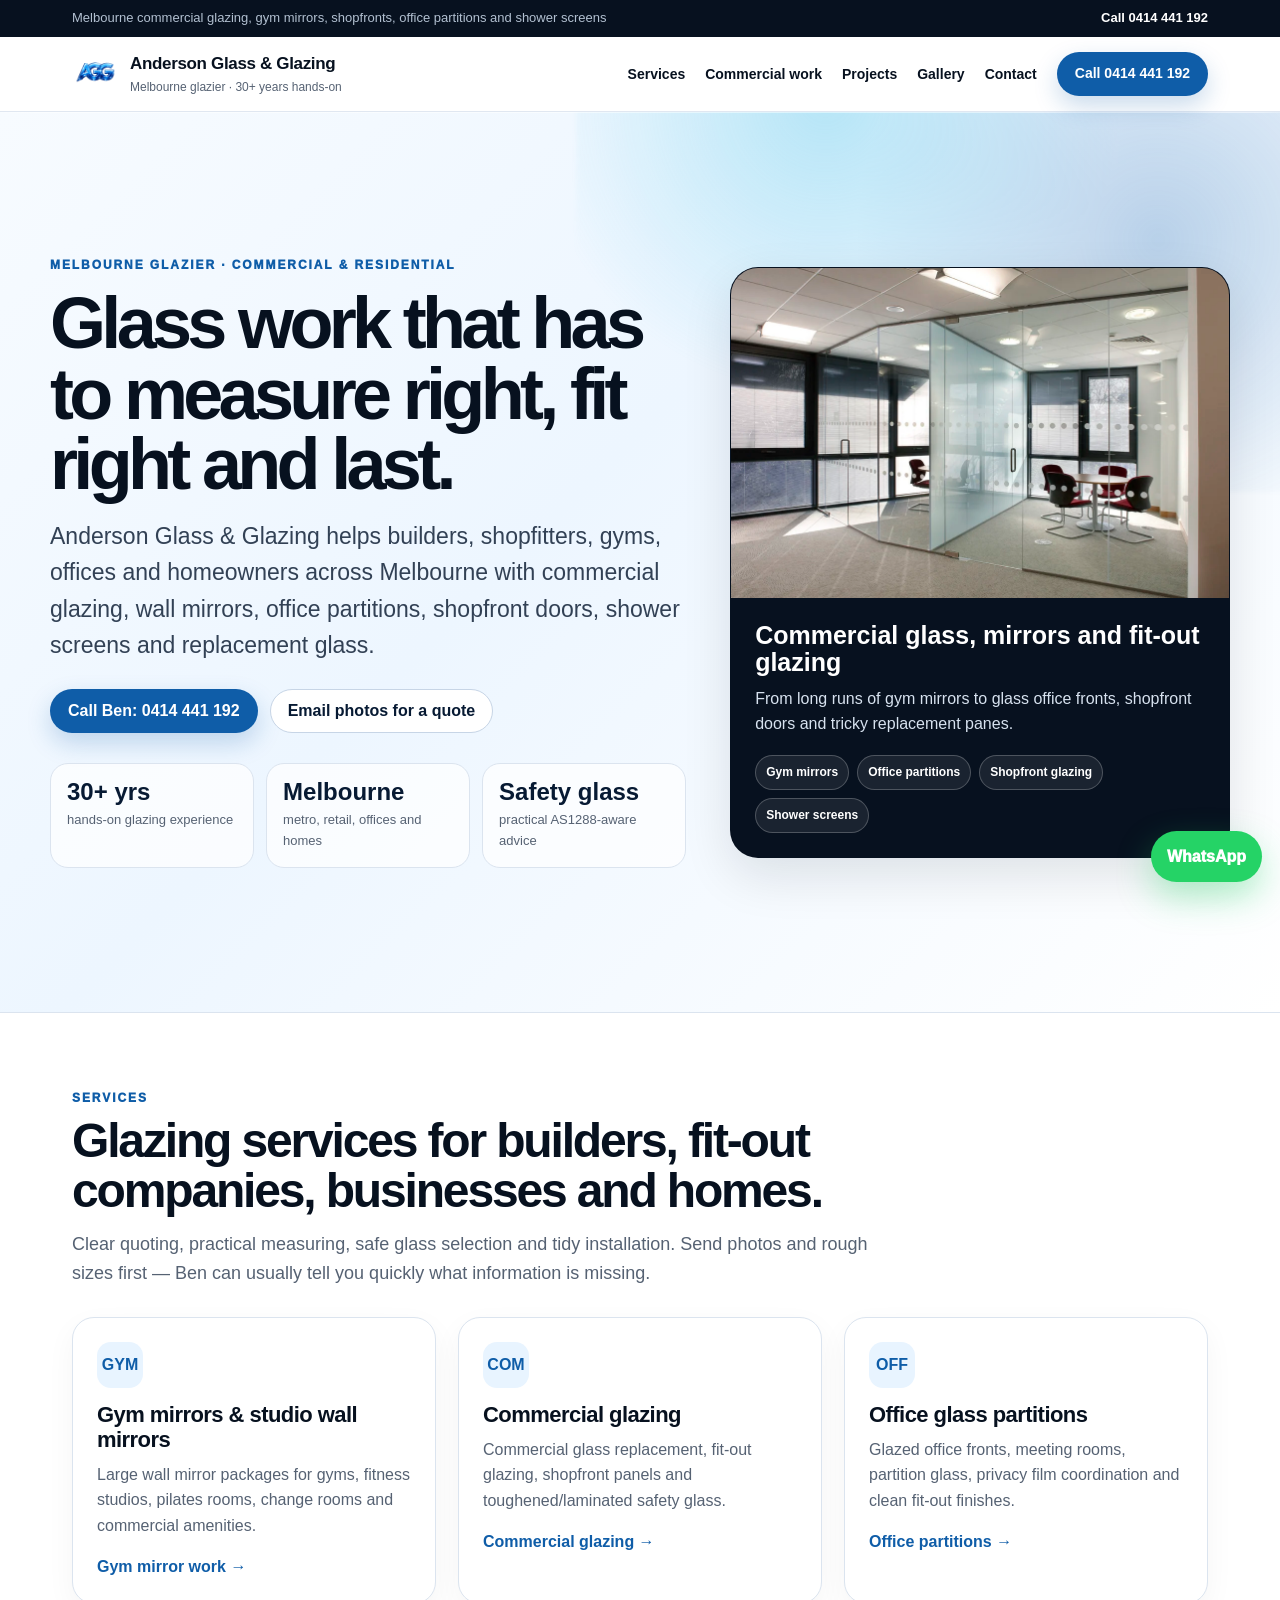
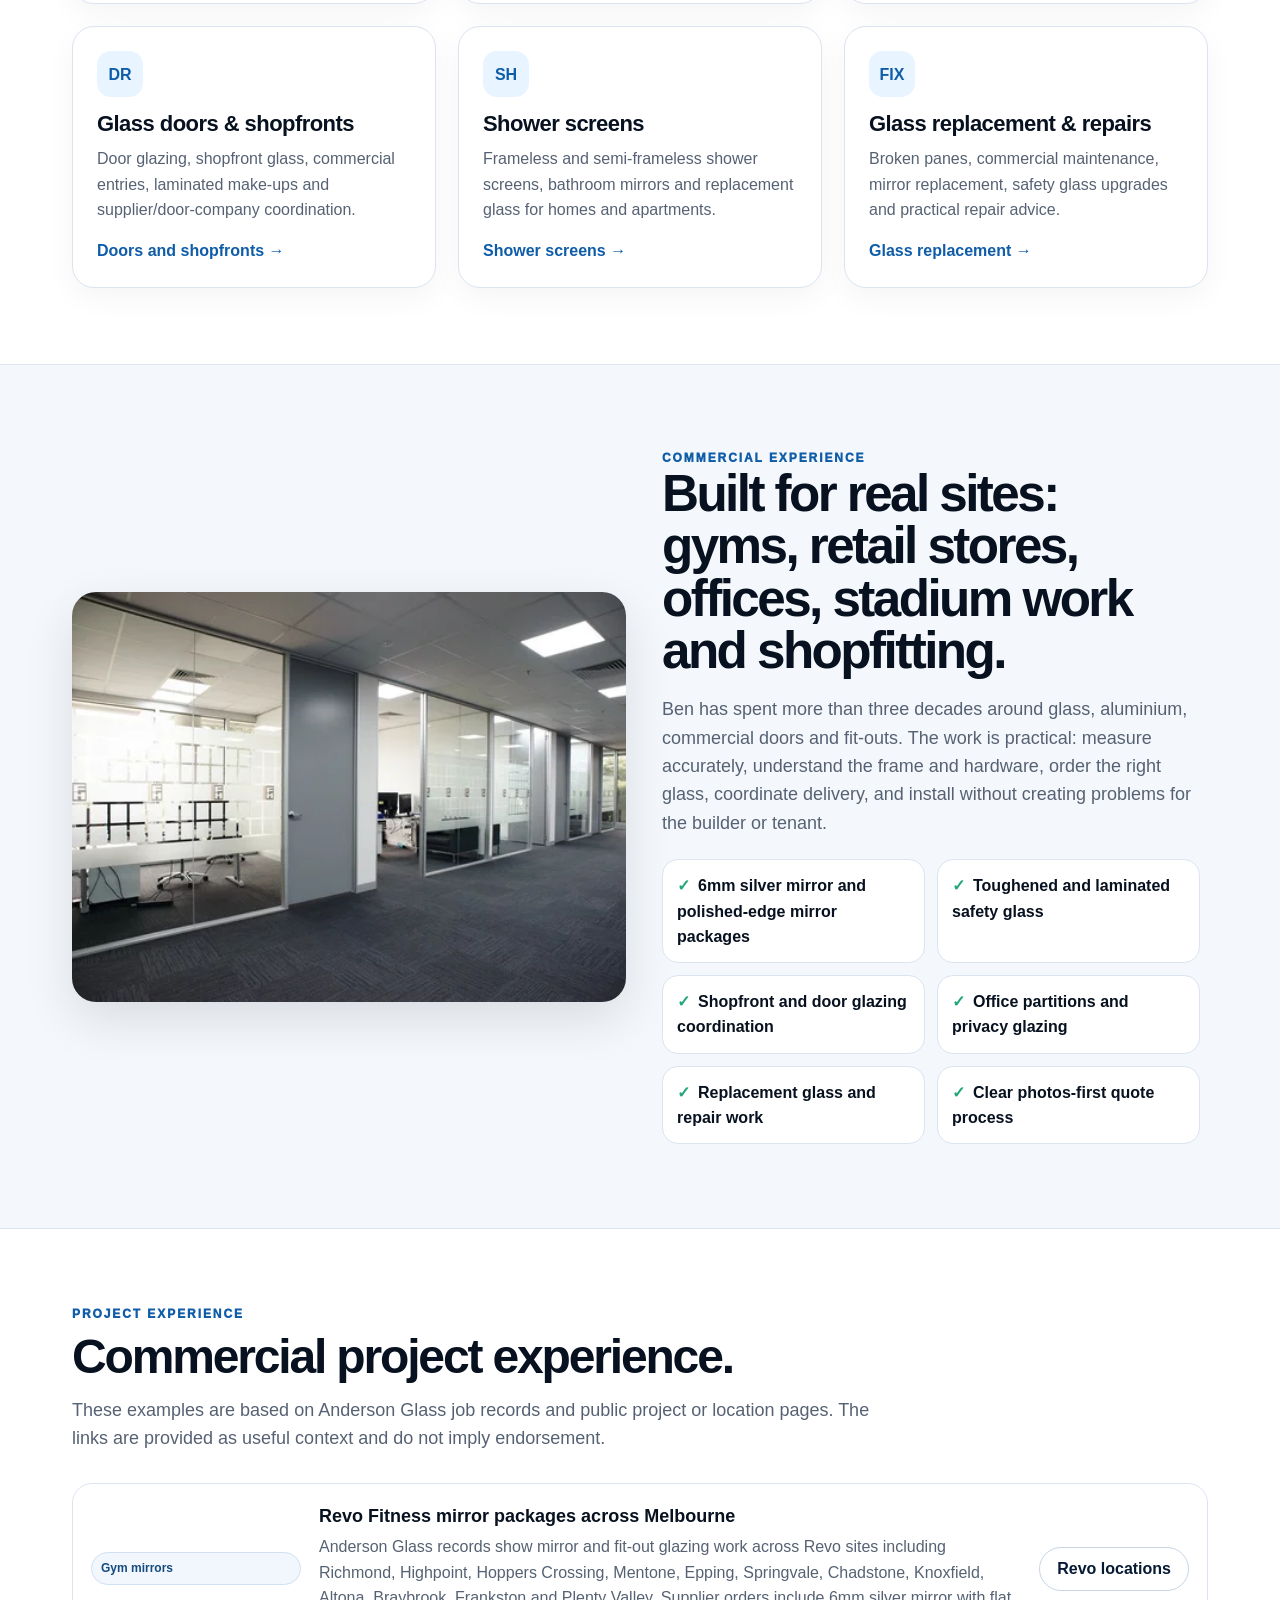
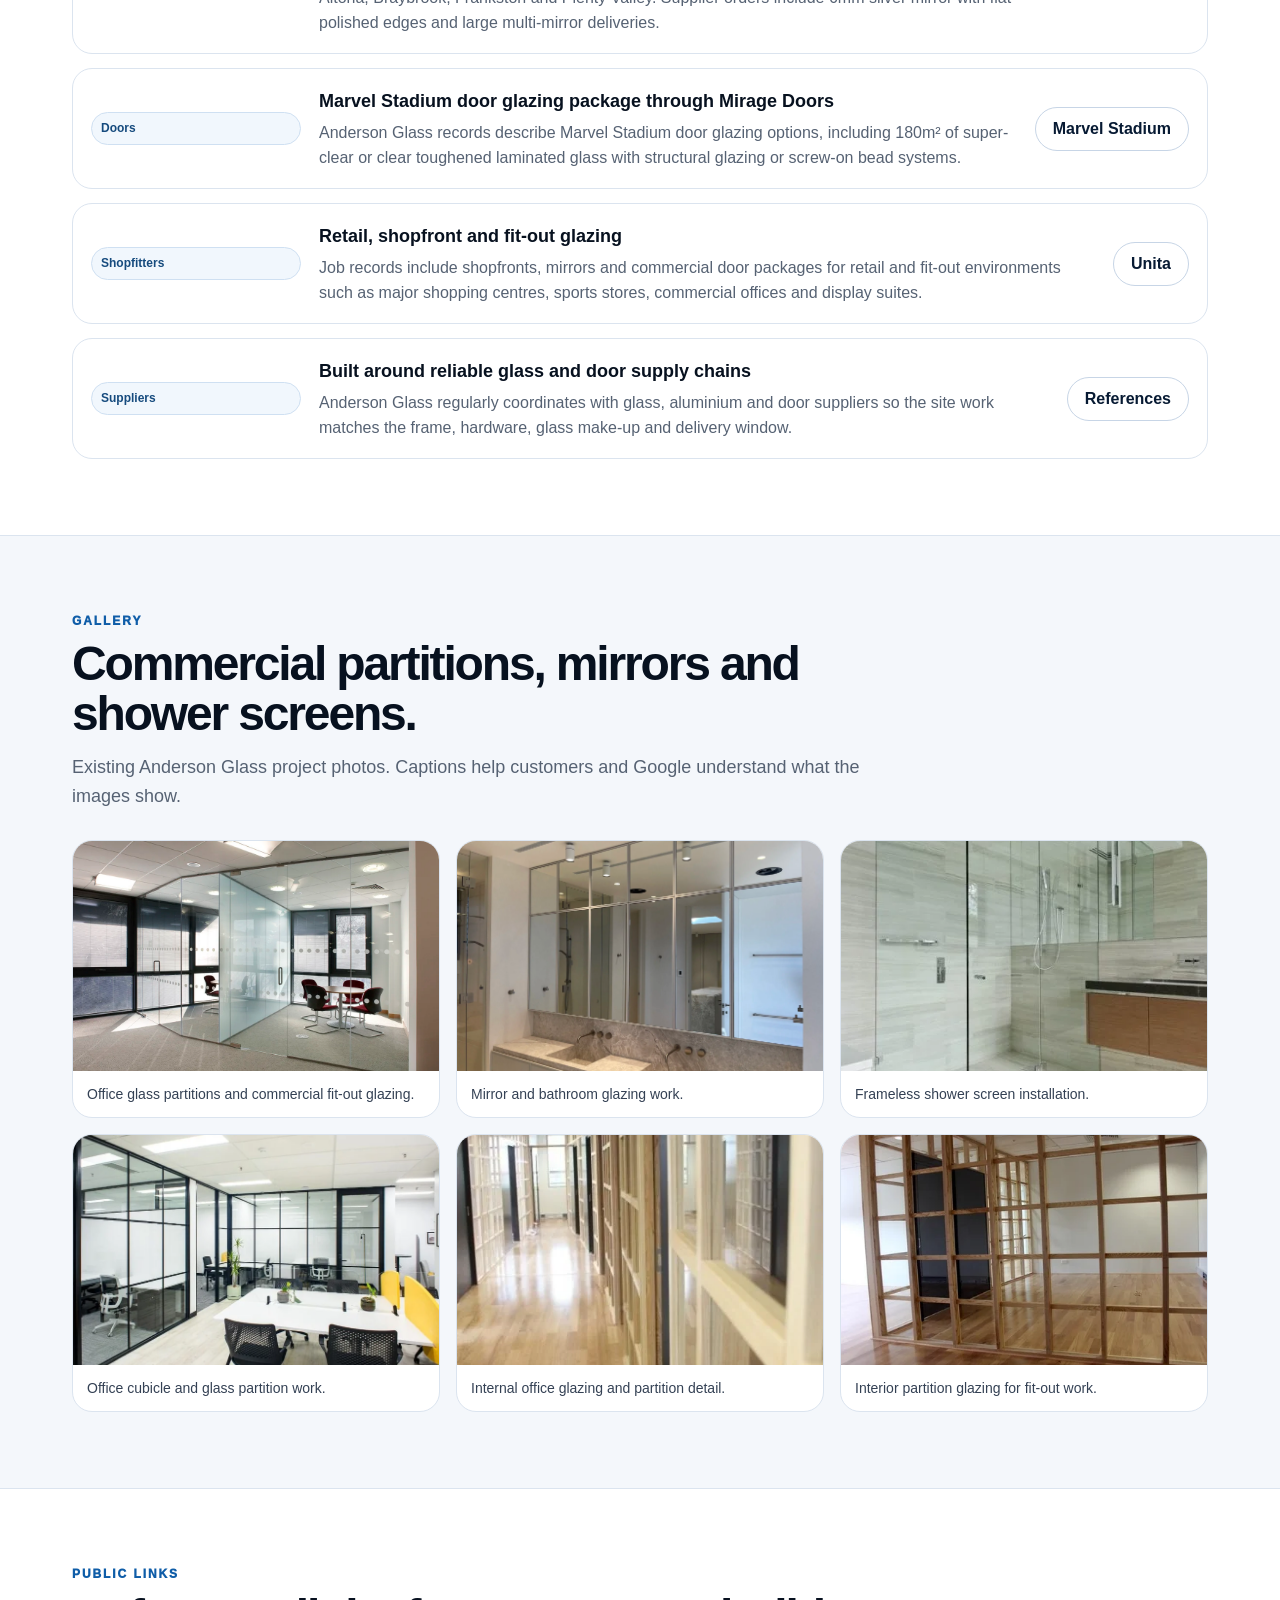
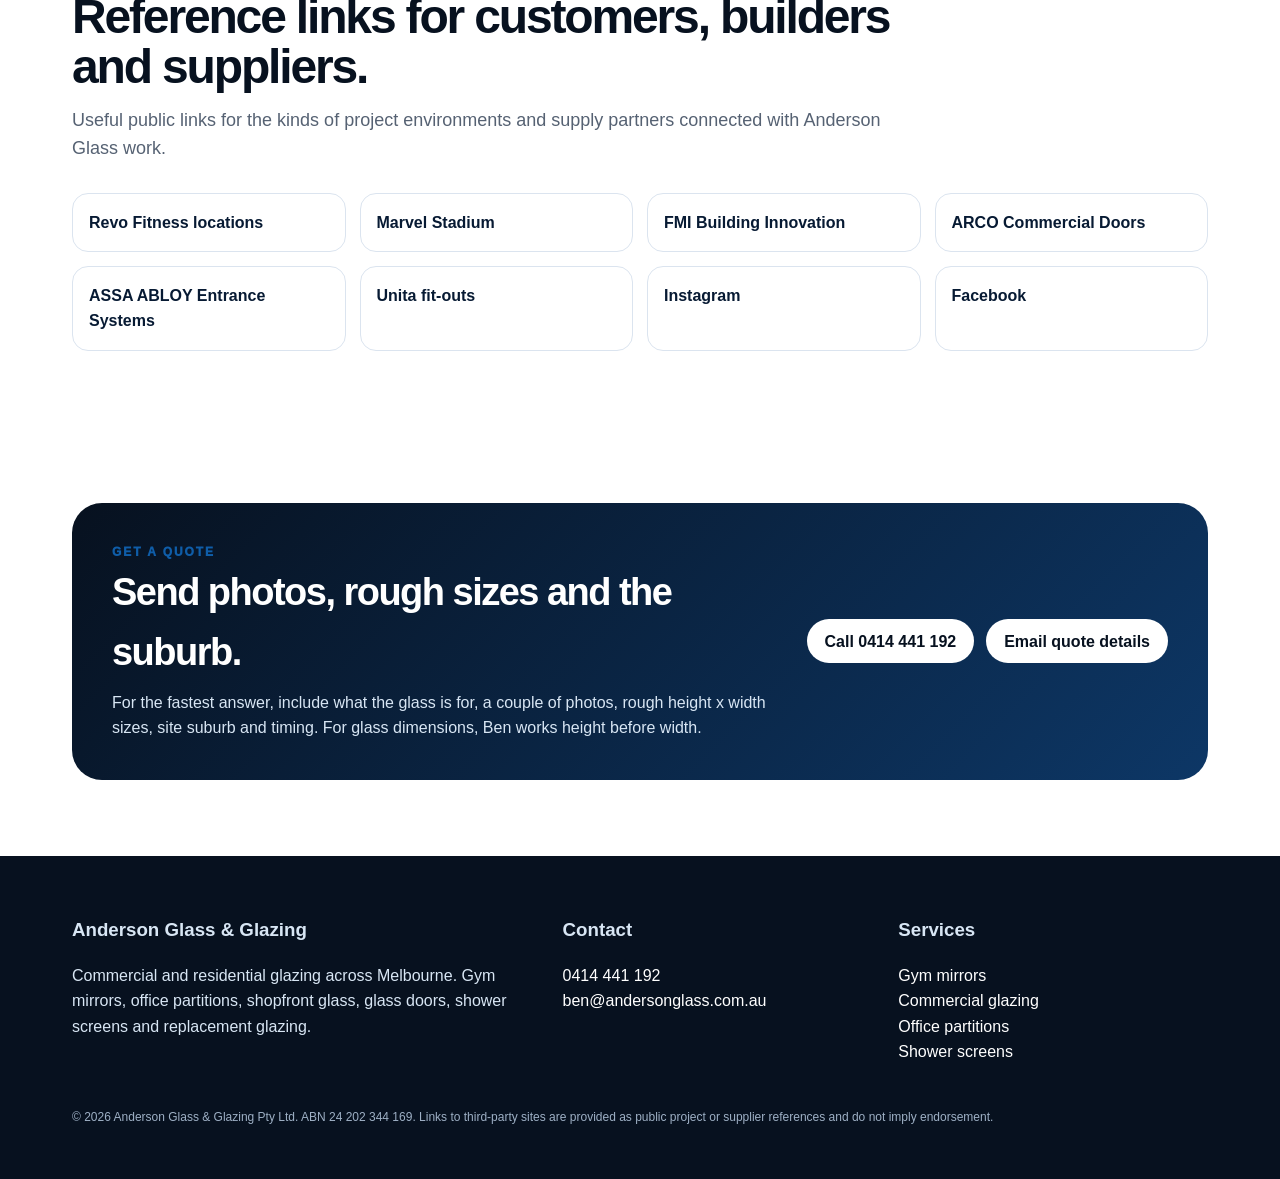
==== commit 5a82be8a: "feat: redesign Anderson Glass website for commercial SEO - Add refreshed homepage focused on Melbour" ====
--- a/index.html
+++ b/index.html
@@ -1,1205 +1,62 @@
-<!DOCTYPE html>
-<html lang="en">
-<head>
-  <meta charset="UTF-8">
-  <title>Anderson Glass & Glazing – Melbourne</title>
-  <meta name="viewport" content="width=device-width, initial-scale=1">
-  <meta name="description" content="Anderson Glass & Glazing – Glaziers, office partitions and frameless shower screens across Melbourne metro. Send photos + rough measurements for the fastest quote.">
+<!doctype html><html lang="en-AU"><head><meta charset="utf-8"><meta name="viewport" content="width=device-width, initial-scale=1"><title>Anderson Glass &amp; Glazing Melbourne | Commercial Glazing, Gym Mirrors &amp; Shower Screens</title><meta name="description" content="Melbourne glazier with 30+ years hands-on experience. Commercial glazing, gym mirrors, office glass partitions, shopfront doors, shower screens and glass replacement."><link rel="canonical" href="https://andersonglass.com.au/"><meta property="og:title" content="Anderson Glass &amp; Glazing Melbourne | Commercial Glazing, Gym Mirrors &amp; Shower Screens"><meta property="og:description" content="Melbourne glazier with 30+ years hands-on experience. Commercial glazing, gym mirrors, office glass partitions, shopfront doors, shower screens and glass replacement."><meta property="og:type" content="website"><meta property="og:url" content="https://andersonglass.com.au/"><meta property="og:image" content="https://andersonglass.com.au/assets/logo.png"><link rel="icon" href="assets/favicon.ico" sizes="any"><link rel="apple-touch-icon" href="assets/apple-touch-icon.png"><link rel="stylesheet" href="assets/site.css">
+<script type="application/ld+json">{
+  "@context":"https://schema.org",
+  "@type":["LocalBusiness","HomeAndConstructionBusiness"],
+  "name":"Anderson Glass & Glazing",
+  "url":"https://andersonglass.com.au/",
+  "image":"https://andersonglass.com.au/assets/logo.png",
+  "telephone":"+61414441192",
+  "email":"ben@andersonglass.com.au",
+  "areaServed":["Melbourne","Narre Warren","Dandenong","Chadstone","Richmond","Frankston","Epping","Hoppers Crossing","Altona","South East Melbourne","Victoria"],
+  "priceRange":"$$",
+  "description":"Melbourne glazier specialising in commercial glazing, gym mirrors, office glass partitions, shopfront and door glazing, shower screens and glass replacement.",
+  "sameAs":["https://www.instagram.com/andersonglassglazing/","https://www.facebook.com/AndersonGlassGlazing"]
+}</script>
+</head><body>
+<a class="skip" href="#main">Skip to content</a>
+<div class="topbar"><div class="container"><span>Melbourne commercial glazing, gym mirrors, shopfronts, office partitions and shower screens</span><a href="tel:+61414441192">Call 0414 441 192</a></div></div>
+<header><div class="container"><div class="nav">
+  <a class="brand" href="/" aria-label="Anderson Glass & Glazing home"><img src="assets/logo.png" alt="Anderson Glass & Glazing logo"><span><strong>Anderson Glass &amp; Glazing</strong><small>Melbourne glazier · 30+ years hands-on</small></span></a>
+  <nav class="links" aria-label="Primary navigation"><a href="/#services">Services</a><a href="/#commercial">Commercial work</a><a href="/#projects">Projects</a><a href="/#gallery">Gallery</a><a href="/#contact">Contact</a><a class="btn primary" href="tel:+61414441192">Call 0414 441 192</a></nav>
+  <button class="mobile-toggle" onclick="document.querySelector('.mobile-menu').classList.toggle('open')" aria-label="Menu">☰</button>
+</div><nav class="mobile-menu" aria-label="Mobile navigation"><a href="/#services">Services</a><a href="/#commercial">Commercial work</a><a href="/#projects">Projects</a><a href="/#gallery">Gallery</a><a href="/#contact">Contact</a><a href="tel:+61414441192">Call 0414 441 192</a></nav></div></header>
 
-  <!-- Favicons (in /assets) -->
-  <link rel="icon" href="assets/favicon.ico" sizes="any">
-  <link rel="icon" type="image/png" sizes="16x16" href="assets/favicon-16.png">
-  <link rel="icon" type="image/png" sizes="32x32" href="assets/favicon-32.png">
-  <link rel="apple-touch-icon" sizes="180x180" href="assets/apple-touch-icon.png">
+<main id="main">
+<section class="hero"><div class="container hero-grid"><div><div class="kicker">Melbourne glazier · commercial & residential</div><h1>Glass work that has to measure right, fit right and last.</h1><p class="lead">Anderson Glass &amp; Glazing helps builders, shopfitters, gyms, offices and homeowners across Melbourne with commercial glazing, wall mirrors, office partitions, shopfront doors, shower screens and replacement glass.</p><div class="hero-actions"><a class="btn primary" href="tel:+61414441192">Call Ben: 0414 441 192</a><a class="btn ghost" href="mailto:ben@andersonglass.com.au?subject=Glazing%20quote%20request">Email photos for a quote</a></div><div class="trust-row"><div class="trust"><strong>30+ yrs</strong><span>hands-on glazing experience</span></div><div class="trust"><strong>Melbourne</strong><span>metro, retail, offices and homes</span></div><div class="trust"><strong>Safety glass</strong><span>practical AS1288-aware advice</span></div></div></div><aside class="hero-card"><img src="assets/photos/Office+Partitions+2.jpg.webp" alt="Commercial glass office partition installed by Anderson Glass & Glazing"><div class="pad"><h2>Commercial glass, mirrors and fit-out glazing</h2><p>From long runs of gym mirrors to glass office fronts, shopfront doors and tricky replacement panes.</p><div class="pills"><span class="pill">Gym mirrors</span><span class="pill">Office partitions</span><span class="pill">Shopfront glazing</span><span class="pill">Shower screens</span></div></div></aside></div></section>
 
-  <!-- Social preview -->
-  <meta property="og:title" content="Anderson Glass & Glazing – Melbourne">
-  <meta property="og:description" content="Glaziers · Office Partitions · Shower Screens. Serving Melbourne metro. Fast quotes via photos + rough measurements.">
-  <meta property="og:image" content="assets/logo.png">
-  <meta property="og:type" content="website">
+<section id="services"><div class="container"><div class="section-head"><div class="kicker">Services</div><h2>Glazing services for builders, fit-out companies, businesses and homes.</h2><p>Clear quoting, practical measuring, safe glass selection and tidy installation. Send photos and rough sizes first — Ben can usually tell you quickly what information is missing.</p></div><div class="grid services">
+  <article class="card"><div class="service-icon">GYM</div><h3>Gym mirrors &amp; studio wall mirrors</h3><p>Large wall mirror packages for gyms, fitness studios, pilates rooms, change rooms and commercial amenities.</p><a class="more" href="/gym-mirrors-melbourne.html">Gym mirror work →</a></article>
+  <article class="card"><div class="service-icon">COM</div><h3>Commercial glazing</h3><p>Commercial glass replacement, fit-out glazing, shopfront panels and toughened/laminated safety glass.</p><a class="more" href="/commercial-glazing-melbourne.html">Commercial glazing →</a></article>
+  <article class="card"><div class="service-icon">OFF</div><h3>Office glass partitions</h3><p>Glazed office fronts, meeting rooms, partition glass, privacy film coordination and clean fit-out finishes.</p><a class="more" href="/office-glass-partitions-melbourne.html">Office partitions →</a></article>
+  <article class="card"><div class="service-icon">DR</div><h3>Glass doors &amp; shopfronts</h3><p>Door glazing, shopfront glass, commercial entries, laminated make-ups and supplier/door-company coordination.</p><a class="more" href="/commercial-glazing-melbourne.html#doors">Doors and shopfronts →</a></article>
+  <article class="card"><div class="service-icon">SH</div><h3>Shower screens</h3><p>Frameless and semi-frameless shower screens, bathroom mirrors and replacement glass for homes and apartments.</p><a class="more" href="/shower-screens-melbourne.html">Shower screens →</a></article>
+  <article class="card"><div class="service-icon">FIX</div><h3>Glass replacement &amp; repairs</h3><p>Broken panes, commercial maintenance, mirror replacement, safety glass upgrades and practical repair advice.</p><a class="more" href="/glass-replacement-melbourne.html">Glass replacement →</a></article>
+</div></div></section>
 
-  <style>
-    :root {
-      --bolt-blue: #215EAB;
-      --bolt-dark: #23262F;
-      --bg-soft: #F5F7FB;
-      --card-bg: #FFFFFF;
-      --accent: #3D8BFF;
+<section id="commercial" class="section-soft"><div class="container feature"><img src="assets/photos/office-partitions.jpeg.webp" alt="Glass office partition and commercial glazing installation"><div class="feature-text"><div class="kicker">Commercial experience</div><h2>Built for real sites: gyms, retail stores, offices, stadium work and shopfitting.</h2><p>Ben has spent more than three decades around glass, aluminium, commercial doors and fit-outs. The work is practical: measure accurately, understand the frame and hardware, order the right glass, coordinate delivery, and install without creating problems for the builder or tenant.</p><div class="checklist"><div class="check">6mm silver mirror and polished-edge mirror packages</div><div class="check">Toughened and laminated safety glass</div><div class="check">Shopfront and door glazing coordination</div><div class="check">Office partitions and privacy glazing</div><div class="check">Replacement glass and repair work</div><div class="check">Clear photos-first quote process</div></div></div></div></section>
 
-      --bolt-dark-text: #E5E7EB;
-      --bg-dark: #020617;
-      --card-bg-dark: #020617;
-      --border-dark: #1E293B;
+<section id="projects"><div class="container"><div class="section-head"><div class="kicker">Project experience</div><h2>Commercial project experience.</h2><p>These examples are based on Anderson Glass job records and public project or location pages. The links are provided as useful context and do not imply endorsement.</p></div><div class="project-list">
+  <article class="project"><span class="tag">Gym mirrors</span><div><strong>Revo Fitness mirror packages across Melbourne</strong><p>Anderson Glass records show mirror and fit-out glazing work across Revo sites including Richmond, Highpoint, Hoppers Crossing, Mentone, Epping, Springvale, Chadstone, Knoxfield, Altona, Braybrook, Frankston and Plenty Valley. Supplier orders include 6mm silver mirror with flat polished edges and large multi-mirror deliveries.</p></div><a class="btn ghost" href="https://revofitness.com.au/gyms/" target="_blank" rel="noopener">Revo locations</a></article>
+  <article class="project"><span class="tag">Doors</span><div><strong>Marvel Stadium door glazing package through Mirage Doors</strong><p>Anderson Glass records describe Marvel Stadium door glazing options, including 180m² of super-clear or clear toughened laminated glass with structural glazing or screw-on bead systems.</p></div><a class="btn ghost" href="https://www.marvelstadium.com.au/" target="_blank" rel="noopener">Marvel Stadium</a></article>
+  <article class="project"><span class="tag">Shopfitters</span><div><strong>Retail, shopfront and fit-out glazing</strong><p>Job records include shopfronts, mirrors and commercial door packages for retail and fit-out environments such as major shopping centres, sports stores, commercial offices and display suites.</p></div><a class="btn ghost" href="https://unita.com.au/" target="_blank" rel="noopener">Unita</a></article>
+  <article class="project"><span class="tag">Suppliers</span><div><strong>Built around reliable glass and door supply chains</strong><p>Anderson Glass regularly coordinates with glass, aluminium and door suppliers so the site work matches the frame, hardware, glass make-up and delivery window.</p></div><a class="btn ghost" href="#references">References</a></article>
+</div></div></section>
 
-      --header-blue: #2F5FA6;
-      --header-blue-dark: #020617;
-    }
+<section id="gallery" class="section-soft"><div class="container"><div class="section-head"><div class="kicker">Gallery</div><h2>Commercial partitions, mirrors and shower screens.</h2><p>Existing Anderson Glass project photos. Captions help customers and Google understand what the images show.</p></div><div class="gallery">
+  <figure><img src="assets/photos/Office+Partitions+2.jpg.webp" alt="Glass office partitions for a Melbourne commercial fit-out"><figcaption>Office glass partitions and commercial fit-out glazing.</figcaption></figure>
+  <figure><img src="assets/photos/IMG_4974.jpeg.webp" alt="Bathroom mirror and glazing installation"><figcaption>Mirror and bathroom glazing work.</figcaption></figure>
+  <figure><img src="assets/photos/Frameless+shower.jpg.webp" alt="Frameless shower screen installed in Melbourne"><figcaption>Frameless shower screen installation.</figcaption></figure>
+  <figure><img src="assets/photos/office cubicle 4.jpeg.webp" alt="Commercial glass office cubicle and partition"><figcaption>Office cubicle and glass partition work.</figcaption></figure>
+  <figure><img src="assets/photos/Thorn-office-fitout-6.jpeg.webp" alt="Office fit-out with internal glazing"><figcaption>Internal office glazing and partition detail.</figcaption></figure>
+  <figure><img src="assets/photos/partition 2.jpeg.webp" alt="Timber framed interior glass partition"><figcaption>Interior partition glazing for fit-out work.</figcaption></figure>
+</div></div></section>
 
-    * { box-sizing: border-box; }
+<section id="references"><div class="container"><div class="section-head"><div class="kicker">Public links</div><h2>Reference links for customers, builders and suppliers.</h2><p>Useful public links for the kinds of project environments and supply partners connected with Anderson Glass work.</p></div><div class="supplier-grid"><a href="https://revofitness.com.au/gyms/" target="_blank" rel="noopener">Revo Fitness locations</a><a href="https://www.marvelstadium.com.au/" target="_blank" rel="noopener">Marvel Stadium</a><a href="https://www.fmibi.com/" target="_blank" rel="noopener">FMI Building Innovation</a><a href="https://www.arco.com.au/" target="_blank" rel="noopener">ARCO Commercial Doors</a><a href="https://www.assaabloyentrance.com/au/en" target="_blank" rel="noopener">ASSA ABLOY Entrance Systems</a><a href="https://unita.com.au/" target="_blank" rel="noopener">Unita fit-outs</a><a href="https://www.instagram.com/andersonglassglazing/" target="_blank" rel="noopener">Instagram</a><a href="https://www.facebook.com/AndersonGlassGlazing" target="_blank" rel="noopener">Facebook</a></div></div></section>
 
-    html { scroll-padding-top: 120px; }
-    section[id] { scroll-margin-top: 120px; }
-
-    body {
-      margin: 0;
-      font-family: system-ui, -apple-system, BlinkMacSystemFont, "Segoe UI", sans-serif;
-      color: var(--bolt-dark);
-      background: var(--bg-soft);
-      line-height: 1.6;
-      transition: background 0.25s ease, color 0.25s ease;
-    }
-    body.dark {
-      background: var(--bg-dark);
-      color: var(--bolt-dark-text);
-    }
-
-    a { color: inherit; text-decoration: none; }
-    a:hover { text-decoration: underline; }
-
-    header {
-      position: sticky;
-      top: 0;
-      z-index: 50;
-      background: rgba(47,95,166,0.96);
-      backdrop-filter: blur(6px);
-      border-bottom: 1px solid rgba(255,255,255,0.18);
-      transition: background 0.25s ease, border-color 0.25s ease;
-    }
-    body.dark header {
-      background: rgba(2,6,23,0.96);
-      border-color: #1F2937;
-    }
-
-    .container {
-      max-width: 1120px;
-      margin: 0 auto;
-      padding: 0 16px;
-    }
-
-    .nav {
-      display: flex;
-      align-items: center;
-      justify-content: space-between;
-      padding: 14px 0;
-      gap: 16px;
-    }
-
-    .nav-left {
-      display: flex;
-      align-items: center;
-      gap: 12px;
-      min-width: 240px;
-    }
-
-    .logo-wrap {
-      display: flex;
-      align-items: center;
-      gap: 10px;
-    }
-    .logo-wrap img {
-      height: 52px;
-      display: block;
-    }
-
-    .brand-name {
-      color: #fff;
-      font-weight: 800;
-      letter-spacing: -0.01em;
-    }
-    .brand-sub {
-      color: rgba(255,255,255,0.78);
-      font-size: 12px;
-      margin-top: 2px;
-    }
-
-    .nav-links {
-      display: flex;
-      gap: 16px;
-      align-items: center;
-      font-size: 14px;
-      color: #fff;
-    }
-    .nav-links a {
-      color: #fff;
-      font-weight: 600;
-      opacity: 0.92;
-    }
-    .nav-links a:hover { opacity: 1; text-decoration: none; }
-
-    .btn {
-      display: inline-flex;
-      align-items: center;
-      justify-content: center;
-      padding: 10px 18px;
-      border-radius: 999px;
-      border: none;
-      font-size: 14px;
-      font-weight: 700;
-      cursor: pointer;
-      text-decoration: none;
-      transition: background 0.15s ease, transform 0.1s ease, box-shadow 0.15s ease;
-      white-space: nowrap;
-    }
-
-    .btn-primary {
-      background: #ffffff;
-      color: var(--bolt-blue);
-      box-shadow: 0 10px 22px rgba(0,0,0,0.18);
-      border: 1px solid rgba(255,255,255,0.45);
-    }
-    .btn-primary:hover {
-      background: rgba(255,255,255,0.92);
-      transform: translateY(-1px);
-      box-shadow: 0 14px 28px rgba(0,0,0,0.22);
-    }
-
-    /* IMPORTANT FIX: ensure phone pill text is visible in LIGHT mode */
-    body:not(.dark) .btn-primary {
-      color: var(--bolt-blue) !important;
-    }
-
-    /* Dark mode: phone pill text becomes white */
-    body.dark .btn-primary {
-      background: rgba(255,255,255,0.14);
-      color: #ffffff !important;
-      border-color: rgba(255,255,255,0.18);
-      box-shadow: 0 12px 34px rgba(0,0,0,0.55);
-    }
-
-    .theme-toggle {
-      border-radius: 999px;
-      border: 1px solid rgba(255,255,255,0.25);
-      padding: 8px 12px;
-      font-size: 12px;
-      display: inline-flex;
-      align-items: center;
-      gap: 6px;
-      background: rgba(255,255,255,0.12);
-      cursor: pointer;
-      color: #fff;
-      font-weight: 700;
-    }
-    body.dark .theme-toggle {
-      border-color: rgba(255,255,255,0.18);
-      background: rgba(255,255,255,0.10);
-    }
-
-    /* Social icons (simple circles) */
-    .social {
-      display: inline-flex;
-      gap: 8px;
-      align-items: center;
-    }
-    .social a {
-      width: 34px;
-      height: 34px;
-      border-radius: 999px;
-      display: inline-flex;
-      align-items: center;
-      justify-content: center;
-      background: rgba(255,255,255,0.14);
-      border: 1px solid rgba(255,255,255,0.22);
-      color: #fff;
-      font-size: 15px;
-      text-decoration: none;
-      transition: transform 0.12s ease, background 0.12s ease;
-    }
-    .social a:hover {
-      transform: translateY(-1px);
-      background: rgba(255,255,255,0.18);
-    }
-
-    /* Mobile menu button */
-    .hamburger {
-      display: none;
-      width: 42px;
-      height: 42px;
-      border-radius: 12px;
-      border: 1px solid rgba(255,255,255,0.22);
-      background: rgba(255,255,255,0.12);
-      color: #fff;
-      cursor: pointer;
-      align-items: center;
-      justify-content: center;
-      font-size: 18px;
-      font-weight: 900;
-    }
-
-    .mobile-drawer {
-      display: none;
-      border-top: 1px solid rgba(255,255,255,0.14);
-      padding: 12px 0 14px;
-    }
-    body.dark .mobile-drawer {
-      border-top-color: #1F2937;
-    }
-
-    .mobile-links {
-      display: grid;
-      gap: 10px;
-      padding: 10px 0 6px;
-    }
-
-    .mobile-links a {
-      display: flex;
-      align-items: center;
-      justify-content: space-between;
-      padding: 12px 14px;
-      border-radius: 14px;
-      background: rgba(255,255,255,0.10);
-      border: 1px solid rgba(255,255,255,0.16);
-      color: #fff;
-      text-decoration: none;
-      font-weight: 700;
-    }
-
-    .mobile-actions {
-      display: flex;
-      flex-wrap: wrap;
-      gap: 10px;
-      align-items: center;
-      padding-top: 10px;
-    }
-
-    main { padding-bottom: 48px; }
-    section { padding: 56px 0; }
-
-    h1, h2, h3 {
-      margin: 0 0 16px;
-      color: inherit;
-    }
-
-    h1 {
-      font-size: 38px;
-      line-height: 1.15;
-      letter-spacing: -0.03em;
-    }
-    h2 { font-size: 28px; letter-spacing: -0.02em; }
-    h3 { font-size: 18px; }
-
-    .muted { color: #6B7280; }
-    body.dark .muted { color: #9CA3AF; }
-
-    /* HERO */
-    .hero {
-      padding: 72px 0 40px;
-      background:
-        radial-gradient(circle at top left, rgba(102,153,255,0.25), transparent 55%),
-        radial-gradient(circle at bottom right, rgba(56,189,248,0.18), transparent 60%),
-        linear-gradient(180deg, rgba(47,95,166,0.18), transparent 60%),
-        var(--bg-soft);
-    }
-    body.dark .hero {
-      background:
-        radial-gradient(circle at top left, rgba(59,130,246,0.25), transparent 55%),
-        radial-gradient(circle at bottom right, rgba(45,212,191,0.18), transparent 60%),
-        linear-gradient(180deg, rgba(59,130,246,0.10), transparent 60%),
-        var(--bg-dark);
-    }
-
-    .hero-inner {
-      display: grid;
-      grid-template-columns: minmax(0, 1.5fr) minmax(0, 1fr);
-      gap: 40px;
-      align-items: center;
-    }
-
-    .hero-card-shell {
-      background: rgba(255,255,255,0.90);
-      border-radius: 18px;
-      padding: 20px 22px;
-      box-shadow: 0 18px 45px rgba(15,23,42,0.18);
-      border: 1px solid rgba(148,163,184,0.45);
-      backdrop-filter: blur(10px);
-    }
-    body.dark .hero-card-shell {
-      background: rgba(15,23,42,0.90);
-      border-color: rgba(30,64,175,0.65);
-      box-shadow: 0 24px 55px rgba(0,0,0,0.85);
-    }
-
-    .hero-tag {
-      display: inline-flex;
-      align-items: center;
-      gap: 8px;
-      font-size: 12px;
-      background: rgba(227,236,255,0.9);
-      color: var(--bolt-blue);
-      padding: 4px 10px;
-      border-radius: 999px;
-      margin-bottom: 14px;
-      font-weight: 800;
-      text-transform: uppercase;
-      letter-spacing: 0.08em;
-    }
-    body.dark .hero-tag {
-      background: rgba(15,23,42,0.9);
-      color: #93C5FD;
-    }
-
-    .hero-points {
-      margin: 16px 0 10px;
-      padding: 0;
-      list-style: none;
-    }
-    .hero-points li {
-      display: flex;
-      align-items: flex-start;
-      gap: 8px;
-      margin-bottom: 6px;
-      font-size: 14px;
-      color: #4B5563;
-    }
-    body.dark .hero-points li { color: #9CA3AF; }
-
-    .hero-actions {
-      display: flex;
-      flex-wrap: wrap;
-      gap: 10px;
-      margin-top: 18px;
-    }
-
-    .btn-ghost {
-      background: transparent;
-      color: var(--bolt-blue);
-      border: 1px solid #CBD5F5;
-    }
-    .btn-ghost:hover { background: #E3ECFF; }
-    body.dark .btn-ghost {
-      color: #E5E7EB;
-      border-color: #1F2937;
-      background: rgba(255,255,255,0.06);
-    }
-
-    .hero-side { display: flex; flex-direction: column; gap: 16px; }
-
-    .hero-card {
-      background: var(--card-bg);
-      border-radius: 14px;
-      padding: 14px 16px;
-      box-shadow: 0 10px 30px rgba(15,23,42,0.08);
-      font-size: 14px;
-      border: 1px solid #E5E7EB;
-      transition: background 0.25s ease, border-color 0.25s ease, box-shadow 0.25s ease;
-    }
-    body.dark .hero-card {
-      background: #020617;
-      border-color: var(--border-dark);
-      box-shadow: 0 12px 40px rgba(0,0,0,0.7);
-    }
-
-    .badge {
-      display: inline-flex;
-      align-items: center;
-      padding: 2px 8px;
-      border-radius: 999px;
-      background: #EFF6FF;
-      color: var(--bolt-blue);
-      font-size: 11px;
-      text-transform: uppercase;
-      letter-spacing: 0.08em;
-      margin-bottom: 6px;
-      font-weight: 800;
-    }
-    body.dark .badge {
-      background: #0F172A;
-      color: #93C5FD;
-    }
-
-    .stack-row { display:flex; flex-wrap:wrap; gap:8px; margin-top:6px; }
-    .stack-pill {
-      display:inline-flex;
-      align-items:center;
-      gap:6px;
-      padding:4px 10px;
-      border-radius:999px;
-      background:rgba(255,255,255,0.9);
-      border:1px solid rgba(148,163,184,0.6);
-      font-size:11px;
-      font-weight:800;
-    }
-    body.dark .stack-pill {
-      background:rgba(15,23,42,0.95);
-      border-color:rgba(51,65,85,0.9);
-    }
-
-    /* Section style */
-    .section-alt {
-      background: radial-gradient(circle at top right, rgba(148,163,184,0.08), transparent 55%);
-    }
-    body.dark .section-alt {
-      background: radial-gradient(circle at top right, rgba(30,64,175,0.25), transparent 55%);
-    }
-
-    .grid-3 {
-      display: grid;
-      grid-template-columns: repeat(3, minmax(0, 1fr));
-      gap: 20px;
-    }
-    .grid-2 {
-      display: grid;
-      grid-template-columns: repeat(2, minmax(0, 1fr));
-      gap: 20px;
-    }
-
-    .card {
-      background: var(--card-bg);
-      border-radius: 16px;
-      padding: 18px 18px 16px;
-      box-shadow: 0 10px 30px rgba(15,23,42,0.06);
-      border: 1px solid #E5E7EB;
-      transition: background 0.25s ease, border-color 0.25s ease, box-shadow 0.25s ease, transform 0.12s ease;
-      font-size: 14px;
-      position:relative;
-      overflow:hidden;
-    }
-    .card:hover {
-      transform: translateY(-2px);
-      box-shadow: 0 16px 40px rgba(15,23,42,0.12);
-      border-color: rgba(148,163,184,0.9);
-    }
-    body.dark .card {
-      background: var(--card-bg-dark);
-      border-color: var(--border-dark);
-      box-shadow: 0 10px 40px rgba(0,0,0,0.6);
-    }
-    body.dark .card:hover {
-      border-color:#334155;
-      box-shadow:0 20px 60px rgba(0,0,0,0.9);
-    }
-
-    .card-icon {
-      width:32px;
-      height:32px;
-      border-radius:999px;
-      display:flex;
-      align-items:center;
-      justify-content:center;
-      background:rgba(227,236,255,0.9);
-      margin-bottom:8px;
-      font-size:17px;
-    }
-    body.dark .card-icon { background:rgba(15,23,42,0.9); }
-
-    .section-header {
-      margin-bottom: 24px;
-      max-width: 760px;
-      position:relative;
-    }
-    .section-kicker {
-      font-size:11px;
-      text-transform:uppercase;
-      letter-spacing:0.16em;
-      color:#9CA3AF;
-      margin-bottom:6px;
-      font-weight:800;
-    }
-    body.dark .section-kicker { color:#6B7280; }
-
-    .section-underline {
-      position:absolute;
-      bottom:-6px;
-      left:0;
-      width:64px;
-      height:3px;
-      border-radius:999px;
-      background:linear-gradient(90deg,#3B82F6,#22C55E);
-      opacity:0.85;
-    }
-    .section-header p {
-      margin: 10px 0 0;
-      color: #4B5563;
-    }
-    body.dark .section-header p { color: #9CA3AF; }
-
-    /* Steps */
-    .steps { counter-reset: step; }
-    .step {
-      display: flex;
-      gap: 14px;
-      margin-bottom: 18px;
-      align-items: flex-start;
-    }
-    .step-number {
-      counter-increment: step;
-      width: 26px;
-      height: 26px;
-      border-radius: 999px;
-      background: #E3ECFF;
-      color: var(--bolt-blue);
-      display: flex;
-      align-items: center;
-      justify-content: center;
-      font-size: 13px;
-      font-weight: 900;
-      flex: 0 0 auto;
-    }
-    body.dark .step-number {
-      background: #0F172A;
-      color: #93C5FD;
-    }
-    .step-content h3 {
-      margin: 0 0 4px;
-      font-size: 15px;
-    }
-    .step-content p {
-      margin: 0;
-      font-size: 14px;
-      color: #4B5563;
-    }
-    body.dark .step-content p { color: #9CA3AF; }
-
-    /* Gallery */
-    .gallery-grid {
-      display:grid;
-      grid-template-columns: repeat(3, minmax(0,1fr));
-      gap: 18px;
-    }
-    .gallery-card {
-      background: var(--card-bg);
-      border-radius: 16px;
-      border: 1px solid #E5E7EB;
-      overflow:hidden;
-      box-shadow: 0 10px 30px rgba(15,23,42,0.06);
-      cursor: pointer;
-      transition: transform .12s ease, box-shadow .2s ease, border-color .2s ease;
-    }
-    .gallery-card:hover {
-      transform: translateY(-2px);
-      box-shadow: 0 16px 42px rgba(15,23,42,0.14);
-      border-color: rgba(148,163,184,0.9);
-    }
-    body.dark .gallery-card {
-      background: var(--card-bg-dark);
-      border-color: var(--border-dark);
-      box-shadow: 0 10px 40px rgba(0,0,0,0.6);
-    }
-    body.dark .gallery-card:hover {
-      box-shadow: 0 20px 60px rgba(0,0,0,0.9);
-      border-color:#334155;
-    }
-    .gallery-card img {
-      width: 100%;
-      height: 220px;
-      object-fit: cover;
-      display:block;
-      background: rgba(2,6,23,0.15);
-    }
-
-    /* REMOVE writing under pictures (captions) */
-    .gallery-meta { display:none; }
-
-    /* Lightbox */
-    .lightbox {
-      position: fixed;
-      inset: 0;
-      background: rgba(0,0,0,0.78);
-      display: none;
-      align-items: center;
-      justify-content: center;
-      padding: 18px;
-      z-index: 1000;
-    }
-    .lightbox.open { display:flex; }
-    .lightbox-inner {
-      max-width: 980px;
-      width: 100%;
-      background: rgba(2,6,23,0.92);
-      border: 1px solid rgba(148,163,184,0.28);
-      border-radius: 18px;
-      overflow:hidden;
-      box-shadow: 0 30px 90px rgba(0,0,0,0.65);
-      position: relative;
-    }
-    .lightbox-inner img {
-      width: 100%;
-      height: auto;
-      display:block;
-      max-height: 80vh;
-      object-fit: contain;
-      background: rgba(2,6,23,0.65);
-    }
-    .lightbox-close {
-      position: absolute;
-      top: 12px;
-      right: 12px;
-      width: 40px;
-      height: 40px;
-      border-radius: 999px;
-      border: 1px solid rgba(255,255,255,0.22);
-      background: rgba(255,255,255,0.10);
-      color: #fff;
-      font-weight: 900;
-      cursor: pointer;
-      display:flex;
-      align-items:center;
-      justify-content:center;
-      z-index: 2;
-    }
-
-    /* Footer */
-    footer {
-      border-top: 1px solid #E5E7EB;
-      padding: 12px 0 18px;
-      font-size: 12px;
-      color: #6B7280;
-      transition: background 0.25s ease, border-color 0.25s ease, color 0.25s ease;
-    }
-    body.dark footer {
-      border-color: #1F2937;
-      color: #9CA3AF;
-      background: #020617;
-    }
-    .footer-row {
-      display:flex;
-      justify-content:space-between;
-      flex-wrap:wrap;
-      gap:12px;
-      margin-bottom:4px;
-    }
-    .footer-privacy {
-      font-size:11px;
-      opacity:0.9;
-    }
-
-    /* Floating WhatsApp */
-    .whatsapp-float {
-      position: fixed;
-      bottom: 22px;
-      right: 22px;
-      z-index: 999;
-      width: 62px;
-      height: 62px;
-      background: #25D366;
-      border-radius: 50%;
-      display: flex;
-      align-items: center;
-      justify-content: center;
-      box-shadow: 0 8px 20px rgba(0,0,0,0.25);
-      transition: transform 0.2s ease, box-shadow 0.2s ease;
-    }
-    .whatsapp-float:hover {
-      transform: scale(1.06);
-      box-shadow: 0 10px 26px rgba(0,0,0,0.35);
-    }
-    .whatsapp-float img {
-      width: 32px;
-      height: 32px;
-    }
-    body.dark .whatsapp-float {
-      box-shadow: 0 10px 32px rgba(0,0,0,0.55);
-    }
-
-    @media (max-width: 980px) {
-      .hero-inner { grid-template-columns: minmax(0, 1fr); }
-      .gallery-grid { grid-template-columns: minmax(0, 1fr); }
-      .grid-3 { grid-template-columns: minmax(0, 1fr); }
-      .grid-2 { grid-template-columns: minmax(0, 1fr); }
-      h1 { font-size: 32px; }
-    }
-
-    @media (max-width: 880px) {
-      .nav-links { display: none; }
-      .hamburger { display: inline-flex; }
-      section { padding: 40px 0; }
-    }
-  </style>
-</head>
-
-<body>
-<header>
-  <div class="container">
-    <div class="nav">
-      <div class="nav-left">
-        <div class="logo-wrap">
-          <img src="assets/logo.png" alt="Anderson Glass & Glazing logo">
-          <div>
-            <div class="brand-name">Anderson Glass &amp; Glazing</div>
-            <div class="brand-sub">Glaziers · Office Partitions · Shower Screens</div>
-          </div>
-        </div>
-      </div>
-
-      <!-- Desktop nav -->
-      <div class="nav-links" aria-label="Primary navigation">
-        <a href="#about">About</a>
-        <a href="#services">Services</a>
-        <a href="#how">How It Works</a>
-        <a href="#work">Work</a>
-        <a href="#contact">Contact</a>
-
-        <div class="social" aria-label="Social links">
-          <a href="https://www.instagram.com/andersonglassglazing/?hl=en" target="_blank" rel="noopener" aria-label="Instagram">📷</a>
-          <a href="https://www.facebook.com/AndersonGlassGlazing" target="_blank" rel="noopener" aria-label="Facebook">f</a>
-        </div>
-
-        <a href="tel:+61414441192" class="btn btn-primary" aria-label="Call Anderson Glass & Glazing">Call: 0414 441 192</a>
-
-        <button type="button" class="theme-toggle" id="themeToggle">
-          <span id="themeIcon">🌙</span>
-          <span id="themeLabel">Dark</span>
-        </button>
-      </div>
-
-      <!-- Mobile hamburger -->
-      <button class="hamburger" id="hamburger" aria-label="Open menu" aria-expanded="false">☰</button>
-    </div>
-
-    <!-- Mobile drawer -->
-    <div class="mobile-drawer" id="mobileDrawer" aria-label="Mobile navigation">
-      <div class="mobile-links">
-        <a href="#about" class="m-nav">About <span>›</span></a>
-        <a href="#services" class="m-nav">Services <span>›</span></a>
-        <a href="#how" class="m-nav">How It Works <span>›</span></a>
-        <a href="#work" class="m-nav">Work <span>›</span></a>
-        <a href="#contact" class="m-nav">Contact <span>›</span></a>
-      </div>
-
-      <div class="mobile-actions">
-        <a href="tel:+61414441192" class="btn btn-primary">Call: 0414 441 192</a>
-        <button type="button" class="theme-toggle" id="themeToggleMobile">
-          <span id="themeIconMobile">🌙</span>
-          <span id="themeLabelMobile">Dark</span>
-        </button>
-
-        <div class="social" style="margin-left:auto;">
-          <a href="https://www.instagram.com/andersonglassglazing/?hl=en" target="_blank" rel="noopener" aria-label="Instagram">📷</a>
-          <a href="https://www.facebook.com/AndersonGlassGlazing" target="_blank" rel="noopener" aria-label="Facebook">f</a>
-        </div>
-      </div>
-    </div>
-  </div>
-</header>
-
-<main>
-  <!-- HERO -->
-  <section class="hero">
-    <div class="container">
-      <div class="hero-inner">
-        <div>
-          <div class="hero-card-shell">
-            <div class="hero-tag">Melbourne · Fast quotes · Clean installs</div>
-            <h1>Quality glass & glazing for homes and commercial spaces.</h1>
-            <p class="muted">
-              Serving Melbourne metro area. Send photos + rough measurements for the fastest quote.
-            </p>
-            <ul class="hero-points">
-              <li>✔ Commercial glazing and repairs.</li>
-              <li>✔ Office partitions and fit-outs.</li>
-              <li>✔ Frameless and semi-frameless shower screens.</li>
-            </ul>
-            <div class="hero-actions">
-              <a href="tel:+61414441192" class="btn btn-primary">Call: 0414 441 192</a>
-              <a href="mailto:ben@andersonglass.com.au" class="btn btn-ghost">Email: ben@andersonglass.com.au</a>
-            </div>
-          </div>
-        </div>
-
-        <div class="hero-side">
-          <div class="hero-card">
-            <div class="badge">What we do</div>
-            <ul style="list-style:none;padding:0;margin:8px 0 0;">
-              <li style="margin-bottom:4px;">Glazing & repairs</li>
-              <li style="margin-bottom:4px;">Office partitions</li>
-              <li style="margin-bottom:4px;">Shower screens</li>
-              <li style="margin-bottom:4px;">Supply & install</li>
-              <li style="margin-bottom:4px;">Residential & commercial</li>
-            </ul>
-          </div>
-
-          <div class="hero-card">
-            <div class="badge">Common requests</div>
-            <div class="stack-row">
-              <div class="stack-pill"><span>📏</span> Measure & quote</div>
-              <div class="stack-pill"><span>🧰</span> Install</div>
-              <div class="stack-pill"><span>🪟</span> Glass replacement</div>
-              <div class="stack-pill"><span>🏢</span> Office fit-outs</div>
-            </div>
-          </div>
-        </div>
-      </div>
-    </div>
-  </section>
-
-  <!-- ABOUT -->
-  <section id="about" class="section-alt">
-    <div class="container">
-      <div class="section-header">
-        <div class="section-kicker">Anderson Glass &amp; Glazing</div>
-        <h2>Who we are</h2>
-        <div class="section-underline"></div>
-        <p>
-          Anderson Glass &amp; Glazing delivers clean, reliable workmanship across Melbourne metro.
-          From office partitions to shower screens and general glazing, the focus is straightforward:
-          quality finishes, safe installs, and clear communication.
-        </p>
-      </div>
-
-      <div class="grid-2">
-        <div class="card">
-          <div class="card-icon">🧩</div>
-          <h3>Approach</h3>
-          <p>
-            Practical quoting and tidy installs. If you send photos and rough measurements, you’ll get a faster,
-            more accurate estimate. For larger jobs, we can measure on-site and confirm exact specs.
-          </p>
-        </div>
-
-        <div class="card">
-          <div class="card-icon">🛡️</div>
-          <h3>What you can expect</h3>
-          <p>
-            Clear timelines, safe handling, and a professional finish. We aim to minimise disruption on commercial
-            sites and keep home jobs clean and efficient.
-          </p>
-        </div>
-      </div>
-    </div>
-  </section>
-
-  <!-- SERVICES -->
-  <section id="services">
-    <div class="container">
-      <div class="section-header">
-        <div class="section-kicker">Services</div>
-        <h2>What we do</h2>
-        <div class="section-underline"></div>
-        <p>
-          Residential and commercial glazing services, with a focus on partitions and shower screens.
-        </p>
-      </div>
-
-      <div class="grid-3">
-        <div class="card">
-          <div class="card-icon">🪟</div>
-          <h3>Commercial glazing</h3>
-          <p>Glass replacement, repairs and general commercial glazing support across Melbourne metro.</p>
-        </div>
-
-        <div class="card">
-          <div class="card-icon">🏢</div>
-          <h3>Office partitions</h3>
-          <p>Office partitions and fit-outs: practical layouts, clean lines and professional finishes.</p>
-        </div>
-
-        <div class="card">
-          <div class="card-icon">🚿</div>
-          <h3>Shower screens</h3>
-          <p>Frameless and semi-frameless shower screen supply and install.</p>
-        </div>
-
-        <div class="card">
-          <div class="card-icon">📐</div>
-          <h3>Measure & quote</h3>
-          <p>Send photos + rough measurements for the fastest quote. On-site measure available for larger jobs.</p>
-        </div>
-
-        <div class="card">
-          <div class="card-icon">🧰</div>
-          <h3>Supply & install</h3>
-          <p>Careful handling, correct fixings, safe installation and a tidy finish.</p>
-        </div>
-
-        <div class="card">
-          <div class="card-icon">⚡</div>
-          <h3>Repairs & replacements</h3>
-          <p>Broken glass replacements, upgrades and repairs where appropriate.</p>
-        </div>
-      </div>
-    </div>
-  </section>
-
-  <!-- HOW IT WORKS -->
-  <section id="how" class="section-alt">
-    <div class="container">
-      <div class="section-header">
-        <div class="section-kicker">Process</div>
-        <h2>How it works</h2>
-        <div class="section-underline"></div>
-        <p>
-          A simple process designed to get you a quick, accurate quote and a clean installation.
-        </p>
-      </div>
-
-      <div class="steps">
-        <div class="step">
-          <div class="step-number"></div>
-          <div class="step-content">
-            <h3>Send details</h3>
-            <p>Send photos + rough measurements and tell us what you need (partition, shower screen, replacement, etc.).</p>
-          </div>
-        </div>
-
-        <div class="step">
-          <div class="step-number"></div>
-          <div class="step-content">
-            <h3>Quote</h3>
-            <p>We’ll confirm the approach and provide a quote. For larger jobs we can measure on-site.</p>
-          </div>
-        </div>
-
-        <div class="step">
-          <div class="step-number"></div>
-          <div class="step-content">
-            <h3>Schedule</h3>
-            <p>We agree a time that suits. Commercial work can be planned to reduce downtime.</p>
-          </div>
-        </div>
-
-        <div class="step">
-          <div class="step-number"></div>
-          <div class="step-content">
-            <h3>Install</h3>
-            <p>Safe, tidy installation with a quality finish.</p>
-          </div>
-        </div>
-
-        <div class="step">
-          <div class="step-number"></div>
-          <div class="step-content">
-            <h3>Aftercare</h3>
-            <p>Questions after install? Just call or email — we’ll help.</p>
-          </div>
-        </div>
-      </div>
-    </div>
-  </section>
-
-  <!-- WORK / GALLERY -->
-  <section id="work">
-    <div class="container">
-      <div class="section-header">
-        <div class="section-kicker">Work</div>
-        <h2>Recent projects</h2>
-        <div class="section-underline"></div>
-        <p>
-          A small selection of recent glazing, partitions and shower screen work. Tap any image to view it larger.
-        </p>
-      </div>
-
-      <div class="gallery-grid" id="gallery">
-        <!-- IMPORTANT: filenames exactly as in your repo -->
-        <div class="gallery-card" data-full="assets/photos/IMG_4974.jpeg.webp">
-          <img src="assets/photos/IMG_4974.jpeg.webp" alt="Glazing project">
-          <div class="gallery-meta"></div>
-        </div>
-
-        <div class="gallery-card" data-full="assets/photos/Frameless+shower.jpg.webp">
-          <img src="assets/photos/Frameless+shower.jpg.webp" alt="Frameless shower screen">
-          <div class="gallery-meta"></div>
-        </div>
-
-        <div class="gallery-card" data-full="assets/photos/office%20cubicle%204.jpeg.webp">
-          <img src="assets/photos/office%20cubicle%204.jpeg.webp" alt="Office cubicle partition">
-          <div class="gallery-meta"></div>
-        </div>
-
-        <div class="gallery-card" data-full="assets/photos/Office+Partitions+2.jpg.webp">
-          <img src="assets/photos/Office+Partitions+2.jpg.webp" alt="Office partitions">
-          <div class="gallery-meta"></div>
-        </div>
-
-        <div class="gallery-card" data-full="assets/photos/office%20cubicle%203.JPG.webp">
-          <img src="assets/photos/office%20cubicle%203.JPG.webp" alt="Office cubicle partition">
-          <div class="gallery-meta"></div>
-        </div>
-
-        <div class="gallery-card" data-full="assets/photos/office%20cubicle%202.JPG.webp">
-          <img src="assets/photos/office%20cubicle%202.JPG.webp" alt="Office cubicle partition">
-          <div class="gallery-meta"></div>
-        </div>
-
-        <div class="gallery-card" data-full="assets/photos/office%20cubicle%201.JPG.webp">
-          <img src="assets/photos/office%20cubicle%201.JPG.webp" alt="Office cubicle partition">
-          <div class="gallery-meta"></div>
-        </div>
-
-        <div class="gallery-card" data-full="assets/photos/Thorn-office-fitout-6.jpeg.webp">
-          <img src="assets/photos/Thorn-office-fitout-6.jpeg.webp" alt="Office fitout">
-          <div class="gallery-meta"></div>
-        </div>
-
-        <div class="gallery-card" data-full="assets/photos/partition%202.jpeg.webp">
-          <img src="assets/photos/partition%202.jpeg.webp" alt="Office partition">
-          <div class="gallery-meta"></div>
-        </div>
-
-        <div class="gallery-card" data-full="assets/photos/office-partitions.jpeg.webp">
-          <img src="assets/photos/office-partitions.jpeg.webp" alt="Office partitions">
-          <div class="gallery-meta"></div>
-        </div>
-      </div>
-    </div>
-  </section>
-
-  <!-- CONTACT -->
-  <section id="contact" class="section-alt">
-    <div class="container">
-      <div class="section-header">
-        <div class="section-kicker">Contact</div>
-        <h2>Get a quote</h2>
-        <div class="section-underline"></div>
-        <p>
-          Serving Melbourne metro area. Send photos + rough measurements for the fastest quote.
-        </p>
-      </div>
-
-      <div class="grid-2">
-        <div class="card">
-          <div class="card-icon">📬</div>
-          <h3>Contact details</h3>
-          <p><strong>Email:</strong> <a href="mailto:ben@andersonglass.com.au">ben@andersonglass.com.au</a></p>
-          <p><strong>Call:</strong> <a href="tel:+61414441192">0414 441 192</a></p>
-          <p><strong>Instagram:</strong> <a href="https://www.instagram.com/andersonglassglazing/?hl=en" target="_blank" rel="noopener">andersonglassglazing</a></p>
-          <p><strong>Facebook:</strong> <a href="https://www.facebook.com/AndersonGlassGlazing" target="_blank" rel="noopener">AndersonGlassGlazing</a></p>
-          <p>Send photos + rough measurements for the quickest estimate. On-site measure available for larger jobs.</p>
-        </div>
-
-        <div class="card">
-          <div class="card-icon">📝</div>
-          <h3>What to include in your message</h3>
-          <p>To speed things up, include:</p>
-          <ul>
-            <li>What you need (partition / shower screen / glazing repair / replacement)</li>
-            <li>Photos of the area</li>
-            <li>Rough measurements (width/height)</li>
-            <li>Suburb + any timing constraints</li>
-          </ul>
-        </div>
-      </div>
-    </div>
-  </section>
+<section id="contact"><div class="container"><div class="quote-box"><div><div class="kicker">Get a quote</div><h2>Send photos, rough sizes and the suburb.</h2><p>For the fastest answer, include what the glass is for, a couple of photos, rough height x width sizes, site suburb and timing. For glass dimensions, Ben works height before width.</p></div><div class="hero-actions"><a class="btn" href="tel:+61414441192">Call 0414 441 192</a><a class="btn" href="mailto:ben@andersonglass.com.au?subject=Glazing%20quote%20request&body=Hi%20Ben%2C%0A%0AJob%20type%3A%0ASuburb%3A%0ARough%20sizes%20%28height%20x%20width%29%3A%0APhotos%20attached%3A%0ATiming%3A%0A">Email quote details</a></div></div></div></section>
 </main>
 
-<footer>
-  <div class="container">
-    <div class="footer-row">
-      <div>© <span id="year"></span> Anderson Glass &amp; Glazing. All rights reserved.</div>
-      <div>Serving Melbourne metro.</div>
-    </div>
-    <div class="footer-privacy">
-      <strong>Privacy & Cookies:</strong> This site uses only essential cookies for basic functionality. No tracking or analytics cookies are used.
-    </div>
-  </div>
-</footer>
-
-<!-- Floating WhatsApp button (kept) -->
-<a href="https://wa.me/61414441192" class="whatsapp-float" target="_blank" rel="noopener" aria-label="Chat on WhatsApp">
-  <img src="https://upload.wikimedia.org/wikipedia/commons/6/6b/WhatsApp.svg" alt="WhatsApp">
-</a>
-
-<!-- Lightbox -->
-<div class="lightbox" id="lightbox" aria-hidden="true">
-  <div class="lightbox-inner" role="dialog" aria-modal="true" aria-label="Image preview">
-    <button class="lightbox-close" id="lightboxClose" aria-label="Close">✕</button>
-    <img id="lightboxImg" src="" alt="Expanded view">
-  </div>
-</div>
-
-<script>
-  // Year in footer
-  document.getElementById('year').textContent = new Date().getFullYear();
-
-  // Theme: localStorage + system preference
-  (function() {
-    const prefersDark = window.matchMedia && window.matchMedia('(prefers-color-scheme: dark)').matches;
-    const stored = localStorage.getItem('agg-theme');
-    const body = document.body;
-
-    if (stored === 'dark' || (!stored && prefersDark)) body.classList.add('dark');
-
-    const btn = document.getElementById('themeToggle');
-    const icon = document.getElementById('themeIcon');
-    const label = document.getElementById('themeLabel');
-
-    const btnM = document.getElementById('themeToggleMobile');
-    const iconM = document.getElementById('themeIconMobile');
-    const labelM = document.getElementById('themeLabelMobile');
-
-    function syncLabel() {
-      const isDark = body.classList.contains('dark');
-      if (icon) icon.textContent = isDark ? '☀️' : '🌙';
-      if (label) label.textContent = isDark ? 'Light' : 'Dark';
-      if (iconM) iconM.textContent = isDark ? '☀️' : '🌙';
-      if (labelM) labelM.textContent = isDark ? 'Light' : 'Dark';
-    }
-
-    function toggleTheme() {
-      body.classList.toggle('dark');
-      const isDark = body.classList.contains('dark');
-      localStorage.setItem('agg-theme', isDark ? 'dark' : 'light');
-      syncLabel();
-    }
-
-    syncLabel();
-    if (btn) btn.addEventListener('click', toggleTheme);
-    if (btnM) btnM.addEventListener('click', toggleTheme);
-  })();
-
-  // Mobile drawer open/close + auto-close on link click
-  (function() {
-    const hamburger = document.getElementById('hamburger');
-    const drawer = document.getElementById('mobileDrawer');
-
-    function setOpen(open) {
-      if (!drawer || !hamburger) return;
-      drawer.style.display = open ? 'block' : 'none';
-      hamburger.setAttribute('aria-expanded', open ? 'true' : 'false');
-      hamburger.textContent = open ? '✕' : '☰';
-    }
-
-    if (hamburger && drawer) {
-      setOpen(false);
-      hamburger.addEventListener('click', () => {
-        const open = hamburger.getAttribute('aria-expanded') === 'true';
-        setOpen(!open);
-      });
-
-      // close after clicking any mobile nav link
-      document.querySelectorAll('.m-nav').forEach(a => {
-        a.addEventListener('click', () => setOpen(false));
-      });
-    }
-  })();
-
-  // Gallery lightbox
-  (function() {
-    const lightbox = document.getElementById('lightbox');
-    const lightboxImg = document.getElementById('lightboxImg');
-    const closeBtn = document.getElementById('lightboxClose');
-
-    function open(src) {
-      if (!lightbox || !lightboxImg) return;
-      lightboxImg.src = src;
-      lightbox.classList.add('open');
-      lightbox.setAttribute('aria-hidden', 'false');
-    }
-    function close() {
-      if (!lightbox || !lightboxImg) return;
-      lightbox.classList.remove('open');
-      lightbox.setAttribute('aria-hidden', 'true');
-      lightboxImg.src = '';
-    }
-
-    document.querySelectorAll('.gallery-card').forEach(card => {
-      card.addEventListener('click', () => {
-        const src = card.getAttribute('data-full') || card.querySelector('img')?.getAttribute('src');
-        if (src) open(src);
-      });
-    });
-
-    if (closeBtn) closeBtn.addEventListener('click', close);
-
-    if (lightbox) {
-      lightbox.addEventListener('click', (e) => {
-        if (e.target === lightbox) close();
-      });
-    }
-
-    document.addEventListener('keydown', (e) => {
-      if (e.key === 'Escape') close();
-    });
-  })();
-</script>
-</body>
-</html>
+<a class="whatsapp" href="https://wa.me/61414441192" target="_blank" rel="noopener">WhatsApp</a>
+<footer><div class="container"><div class="footer-grid"><div><h3>Anderson Glass &amp; Glazing</h3><p>Commercial and residential glazing across Melbourne. Gym mirrors, office partitions, shopfront glass, glass doors, shower screens and replacement glazing.</p></div><div><h3>Contact</h3><p><a href="tel:+61414441192">0414 441 192</a><br><a href="mailto:ben@andersonglass.com.au">ben@andersonglass.com.au</a></p></div><div><h3>Services</h3><p><a href="/gym-mirrors-melbourne.html">Gym mirrors</a><br><a href="/commercial-glazing-melbourne.html">Commercial glazing</a><br><a href="/office-glass-partitions-melbourne.html">Office partitions</a><br><a href="/shower-screens-melbourne.html">Shower screens</a></p></div></div><p class="fine">© 2026 Anderson Glass &amp; Glazing Pty Ltd. ABN 24 202 344 169. Links to third-party sites are provided as public project or supplier references and do not imply endorsement.</p></div></footer>
+<script>document.querySelectorAll('.mobile-menu a').forEach(a=>a.addEventListener('click',()=>document.querySelector('.mobile-menu').classList.remove('open')));</script>
+</body></html>
--- a/assets/site.css
+++ b/assets/site.css
@@ -0,0 +1,15 @@
+
+:root{
+  --ink:#07111f; --muted:#566273; --soft:#f4f7fb; --line:#dbe4ef; --card:#ffffff;
+  --blue:#0f5da8; --blue2:#1f8bd8; --navy:#071a33; --aqua:#52c7e8; --green:#21a67a;
+  --shadow:0 18px 50px rgba(7,17,31,.11); --radius:22px; --max:1180px;
+}
+*{box-sizing:border-box} html{scroll-behavior:smooth; scroll-padding-top:92px}
+body{margin:0;font-family:-apple-system,BlinkMacSystemFont,"Segoe UI",Roboto,Inter,Arial,sans-serif;color:var(--ink);background:#fff;line-height:1.58;-webkit-font-smoothing:antialiased;text-rendering:optimizeLegibility}
+a{color:inherit} a:hover{text-decoration-color:var(--blue2)} img{max-width:100%;height:auto;display:block}.container{max-width:var(--max);margin:auto;padding:0 22px}.skip{position:absolute;left:-999px}.skip:focus{left:16px;top:16px;background:#fff;padding:10px 14px;border-radius:10px;z-index:99}
+.topbar{background:#07111f;color:#d8e7f8;font-size:13px}.topbar .container{display:flex;gap:18px;justify-content:space-between;align-items:center;padding-top:8px;padding-bottom:8px}.topbar a{color:#fff;text-decoration:none;font-weight:700}.topbar span{opacity:.82}
+header{position:sticky;top:0;z-index:50;background:rgba(255,255,255,.94);backdrop-filter:saturate(180%) blur(14px);border-bottom:1px solid rgba(219,228,239,.86)}.nav{display:flex;align-items:center;justify-content:space-between;gap:18px;padding:14px 0}.brand{display:flex;align-items:center;gap:12px;text-decoration:none}.brand img{width:46px}.brand strong{display:block;font-size:17px;letter-spacing:-.02em}.brand small{display:block;color:var(--muted);font-size:12px;margin-top:1px}.links{display:flex;align-items:center;gap:20px;font-size:14px;font-weight:760}.links a{text-decoration:none}.btn{display:inline-flex;align-items:center;justify-content:center;gap:8px;border-radius:999px;padding:11px 17px;border:1px solid transparent;text-decoration:none;font-weight:850;line-height:1.1;min-height:44px}.btn.primary{background:var(--blue);color:#fff;box-shadow:0 10px 24px rgba(15,93,168,.22)}.btn.primary:hover{background:#0b4f91}.btn.ghost{border-color:#c7d5e6;background:#fff;color:var(--navy)}.btn.dark{background:#07111f;color:#fff}.mobile-toggle{display:none;border:1px solid var(--line);background:#fff;border-radius:12px;width:44px;height:44px;font-size:22px}.mobile-menu{display:none;padding:0 0 14px}.mobile-menu a{display:block;padding:12px 0;text-decoration:none;font-weight:800;border-top:1px solid var(--line)}
+.hero{position:relative;overflow:hidden;background:linear-gradient(135deg,#f7fbff 0%,#edf6ff 44%,#ffffff 100%);border-bottom:1px solid var(--line)}.hero:before{content:"";position:absolute;inset:-20% -10% auto 45%;height:560px;background:radial-gradient(circle at 30% 30%,rgba(82,199,232,.36),transparent 42%),radial-gradient(circle at 70% 55%,rgba(15,93,168,.25),transparent 46%);filter:blur(2px)}.hero-grid{position:relative;display:grid;grid-template-columns:1.12fr .88fr;gap:44px;align-items:center;padding:68px 0}.kicker{letter-spacing:.16em;text-transform:uppercase;color:var(--blue);font-size:12px;font-weight:950}.hero h1{font-size:clamp(42px,6vw,72px);line-height:.98;margin:13px 0 18px;letter-spacing:-.065em}.lead{font-size:clamp(18px,2.3vw,23px);color:#324155;margin:0 0 26px;max-width:720px}.hero-actions{display:flex;flex-wrap:wrap;gap:12px}.trust-row{display:grid;grid-template-columns:repeat(3,1fr);gap:12px;margin-top:30px}.trust{padding:16px;border:1px solid var(--line);border-radius:18px;background:rgba(255,255,255,.72)}.trust strong{display:block;font-size:24px;line-height:1;color:var(--navy)}.trust span{display:block;color:var(--muted);font-size:13px;margin-top:6px}.hero-card{border-radius:28px;overflow:hidden;background:#07111f;color:#fff;box-shadow:var(--shadow);border:1px solid rgba(7,17,31,.08)}.hero-card img{height:330px;width:100%;object-fit:cover}.hero-card .pad{padding:24px}.hero-card h2{font-size:25px;line-height:1.08;margin:0 0 10px;color:#fff}.hero-card p{margin:0;color:#d7e2ef}.pills{display:flex;flex-wrap:wrap;gap:8px;margin-top:18px}.pill{border:1px solid rgba(255,255,255,.22);background:rgba(255,255,255,.08);border-radius:999px;padding:7px 10px;font-size:12px;font-weight:850;color:#fff}
+section{padding:76px 0}.section-soft{background:var(--soft);border-top:1px solid var(--line);border-bottom:1px solid var(--line)}.section-head{max-width:820px;margin-bottom:30px}.section-head h2,.page-hero h1{font-size:clamp(32px,4vw,48px);letter-spacing:-.045em;line-height:1.04;margin:8px 0 14px}.section-head p{font-size:18px;color:var(--muted);margin:0}.grid{display:grid;gap:22px}.grid.services{grid-template-columns:repeat(3,1fr)}.grid.two{grid-template-columns:repeat(2,1fr)}.card{background:var(--card);border:1px solid var(--line);border-radius:var(--radius);padding:24px;box-shadow:0 10px 30px rgba(7,17,31,.045)}.card h3{font-size:22px;letter-spacing:-.025em;line-height:1.14;margin:0 0 10px}.card p{color:var(--muted);margin:0 0 16px}.card ul{padding-left:19px;margin:0;color:#334155}.card li{margin:6px 0}.card a.more{font-weight:900;color:var(--blue);text-decoration:none}.service-icon{width:46px;height:46px;border-radius:14px;display:grid;place-items:center;background:#e8f4ff;color:var(--blue);font-weight:900;margin-bottom:14px}.feature{display:grid;grid-template-columns:1fr 1fr;gap:28px;align-items:center}.feature img{border-radius:24px;box-shadow:var(--shadow);height:410px;width:100%;object-fit:cover}.feature-text{padding:8px}.feature-text h2{font-size:clamp(32px,4vw,52px);letter-spacing:-.05em;line-height:1.02;margin:0 0 14px}.feature-text p{font-size:18px;color:var(--muted)}.checklist{display:grid;grid-template-columns:repeat(2,1fr);gap:12px;margin-top:22px}.check{background:#fff;border:1px solid var(--line);border-radius:16px;padding:13px 14px;font-weight:800}.check:before{content:"✓";color:var(--green);margin-right:8px}.project-list{display:grid;gap:14px}.project{display:grid;grid-template-columns:210px 1fr auto;gap:18px;align-items:center;background:#fff;border:1px solid var(--line);border-radius:20px;padding:18px}.project strong{font-size:18px}.project p{margin:4px 0 0;color:var(--muted)}.tag{display:inline-flex;border:1px solid #cfe0f2;background:#f1f7fd;color:#164b7e;border-radius:999px;padding:6px 9px;font-weight:850;font-size:12px}.external-links{display:flex;flex-wrap:wrap;gap:10px;margin-top:18px}.external-links a{border:1px solid var(--line);background:#fff;border-radius:999px;padding:9px 12px;text-decoration:none;font-weight:800;color:var(--navy)}.gallery{display:grid;grid-template-columns:repeat(3,1fr);gap:16px}.gallery figure{margin:0;background:#fff;border:1px solid var(--line);border-radius:20px;overflow:hidden}.gallery img{width:100%;height:230px;object-fit:cover}.gallery figcaption{padding:12px 14px;color:#344154;font-size:14px}.quote-box{background:linear-gradient(135deg,#07111f,#0d3766);color:#fff;border-radius:30px;padding:40px;display:grid;grid-template-columns:1fr auto;align-items:center;gap:24px}.quote-box h2{font-size:38px;letter-spacing:-.04em;margin:0 0 8px}.quote-box p{margin:0;color:#d8e6f4}.quote-box .btn{background:#fff;color:#07111f}.page-hero{background:linear-gradient(135deg,#07111f,#0d3766);color:#fff;padding:70px 0}.page-hero p{max-width:800px;color:#d8e6f4;font-size:20px}.breadcrumb{font-size:13px;opacity:.82}.breadcrumb a{color:#fff}.content{max-width:900px}.content h2{font-size:32px;letter-spacing:-.035em;margin-top:34px}.content p,.content li{color:#344154}.content .panel{background:#f8fbff;border:1px solid var(--line);border-radius:22px;padding:24px;margin:24px 0}.supplier-grid{display:grid;grid-template-columns:repeat(4,1fr);gap:14px}.supplier-grid a{background:#fff;border:1px solid var(--line);border-radius:16px;text-decoration:none;padding:16px;font-weight:900;color:var(--navy)}footer{background:#07111f;color:#d8e6f4;padding:40px 0}.footer-grid{display:grid;grid-template-columns:1.2fr .8fr .8fr;gap:26px}.footer-grid a{color:#fff;text-decoration:none}.fine{font-size:12px;color:#9eb0c5;margin-top:28px}.whatsapp{position:fixed;right:18px;bottom:18px;z-index:40;background:#25d366;color:#fff;text-decoration:none;border-radius:999px;padding:13px 16px;font-weight:950;box-shadow:0 15px 35px rgba(37,211,102,.35)}
+@media(max-width:920px){.links{display:none}.mobile-toggle{display:inline-grid;place-items:center}.mobile-menu.open{display:block}.hero-grid,.feature,.grid.services,.grid.two,.footer-grid{grid-template-columns:1fr}.hero-grid{padding:46px 0}.trust-row{grid-template-columns:1fr}.project{grid-template-columns:1fr}.gallery{grid-template-columns:1fr 1fr}.quote-box{grid-template-columns:1fr}.supplier-grid{grid-template-columns:repeat(2,1fr)}}
+@media(max-width:560px){.topbar .container{display:block}.hero h1{font-size:40px}.gallery{grid-template-columns:1fr}.checklist{grid-template-columns:1fr}.quote-box{padding:26px}.supplier-grid{grid-template-columns:1fr}.hero-card img{height:240px}}
